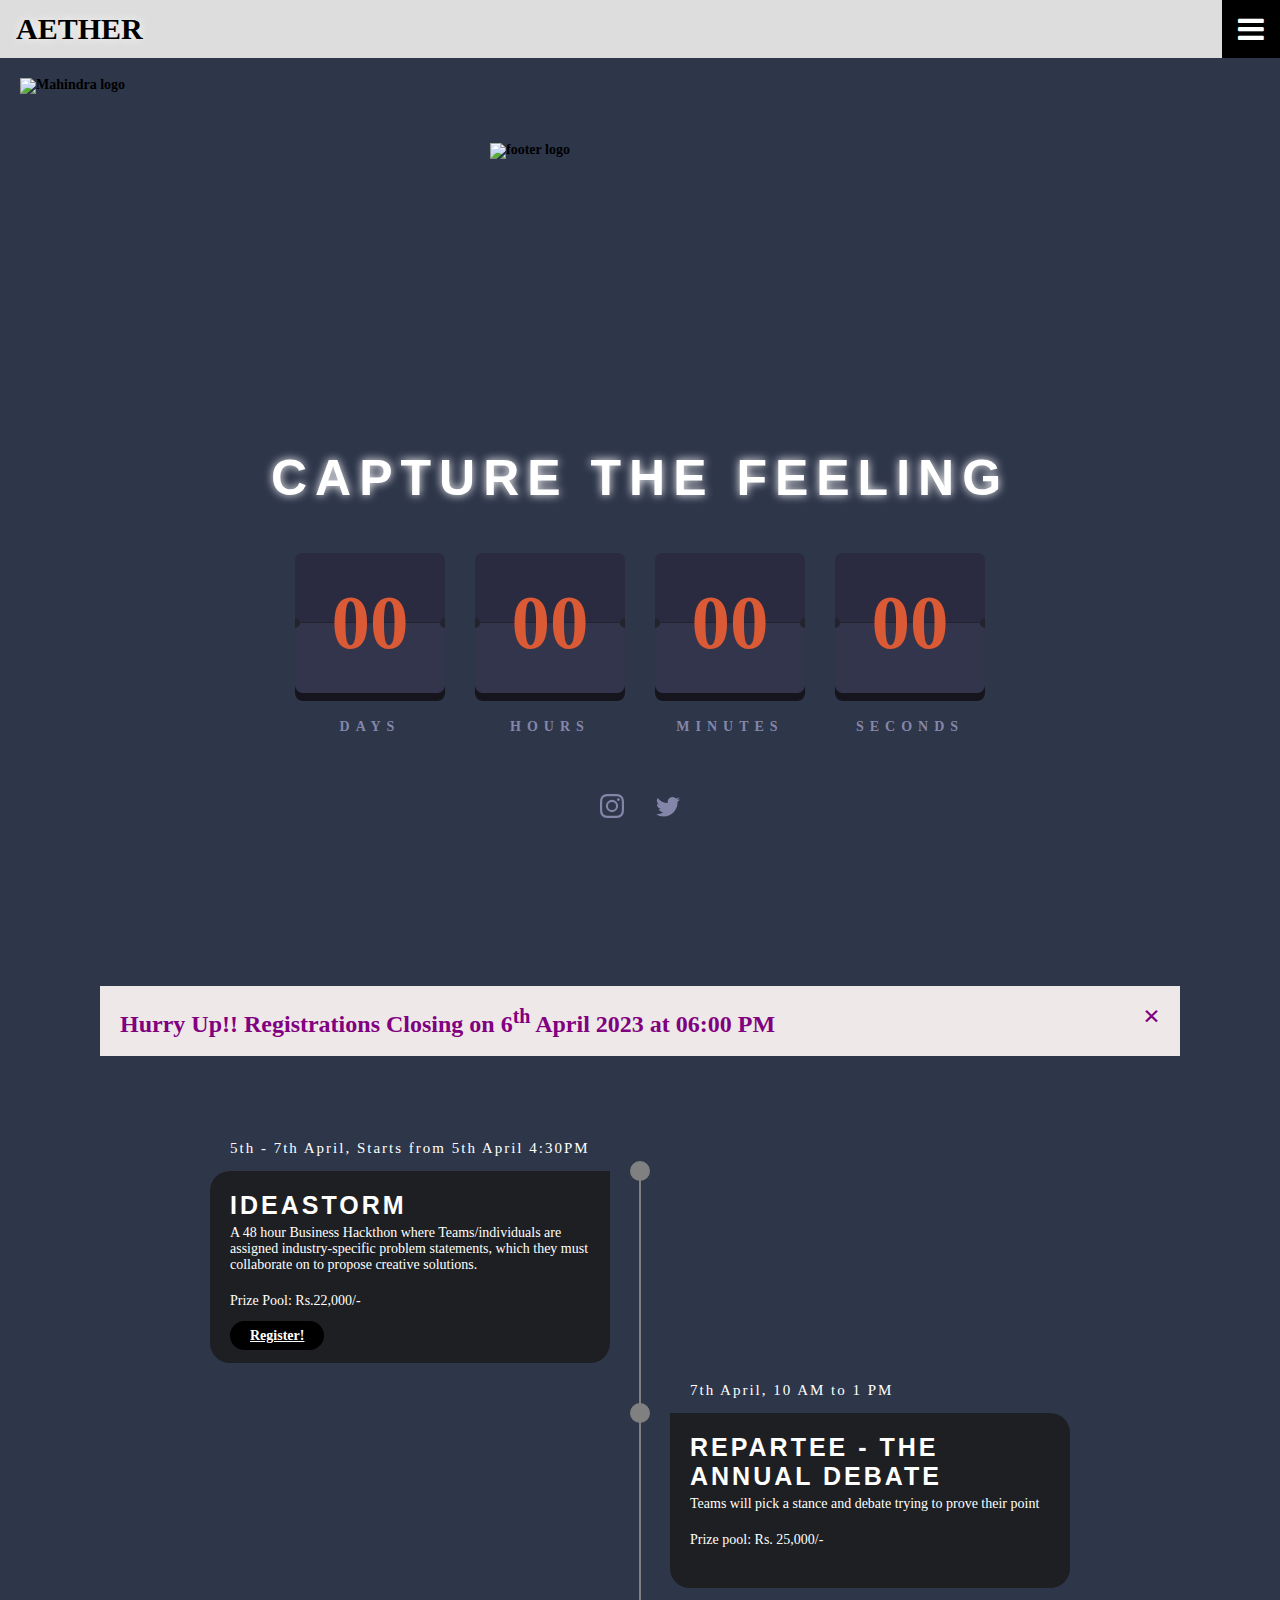
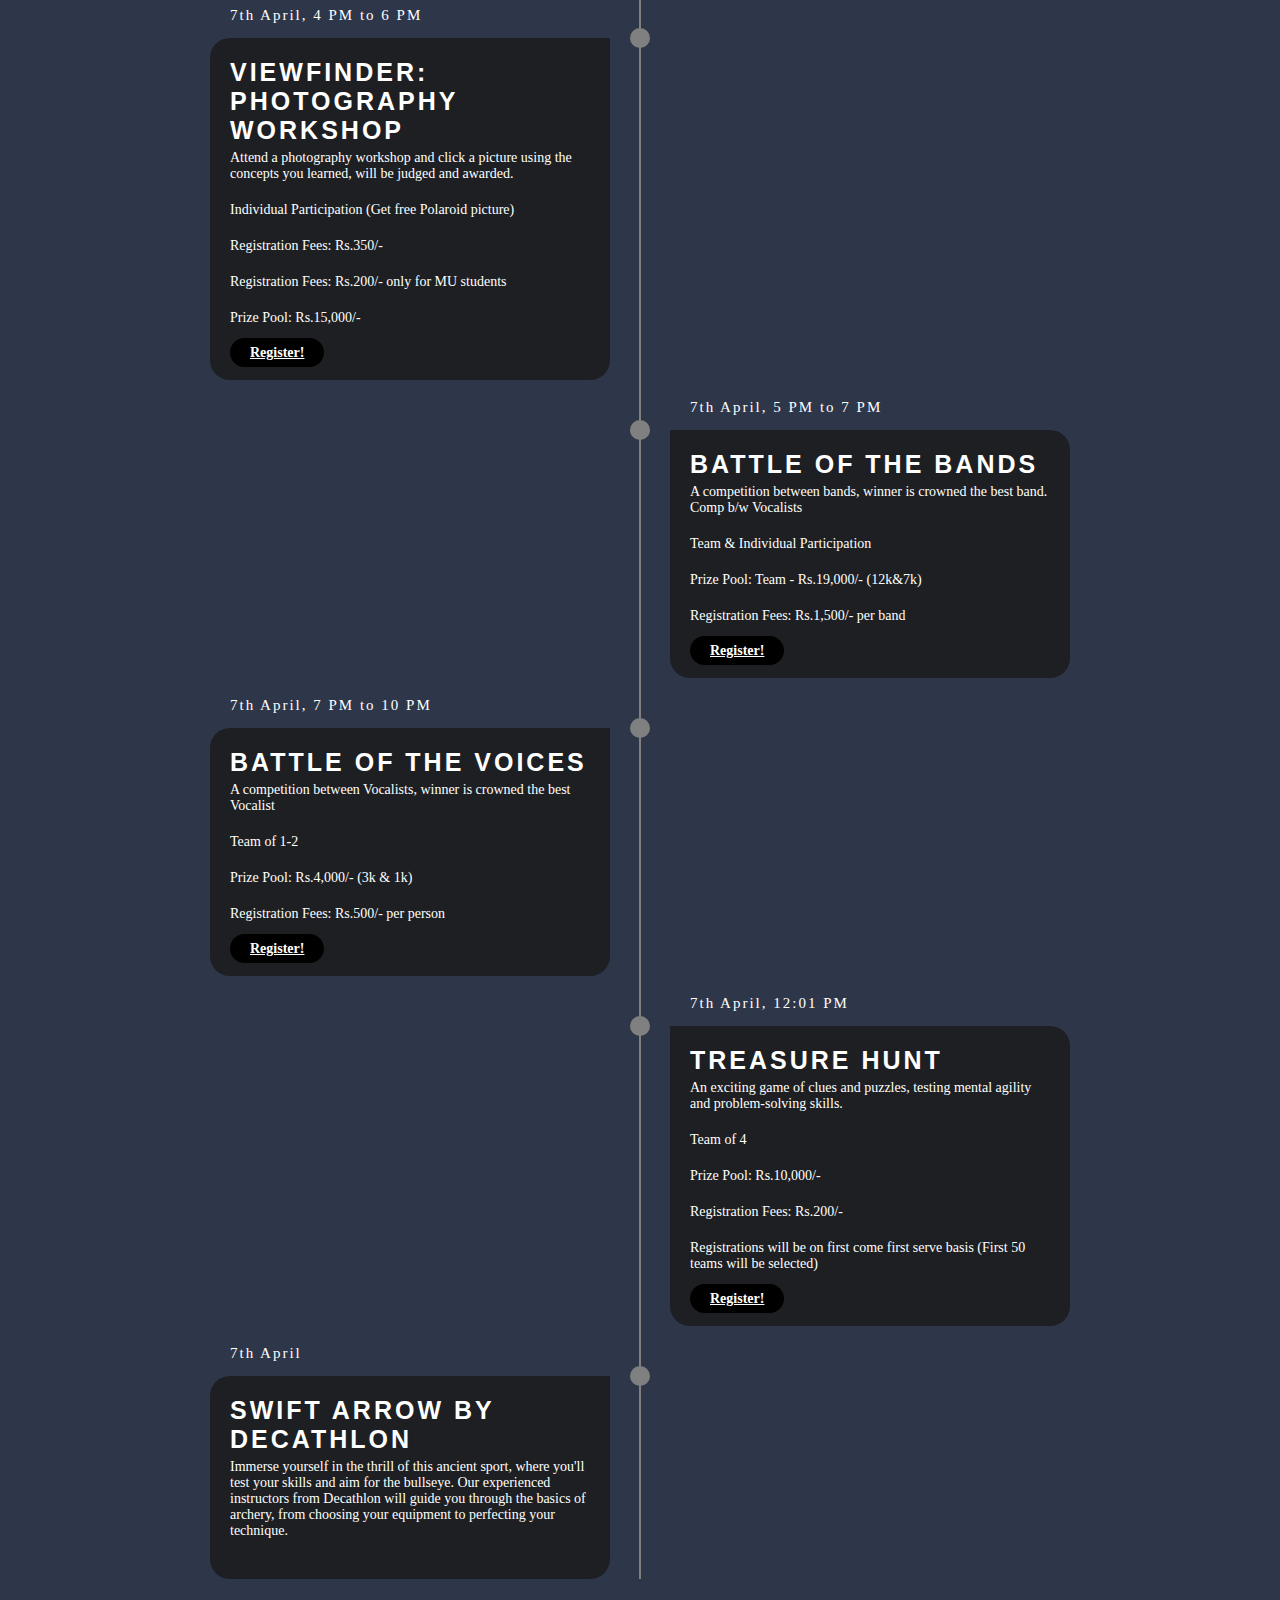
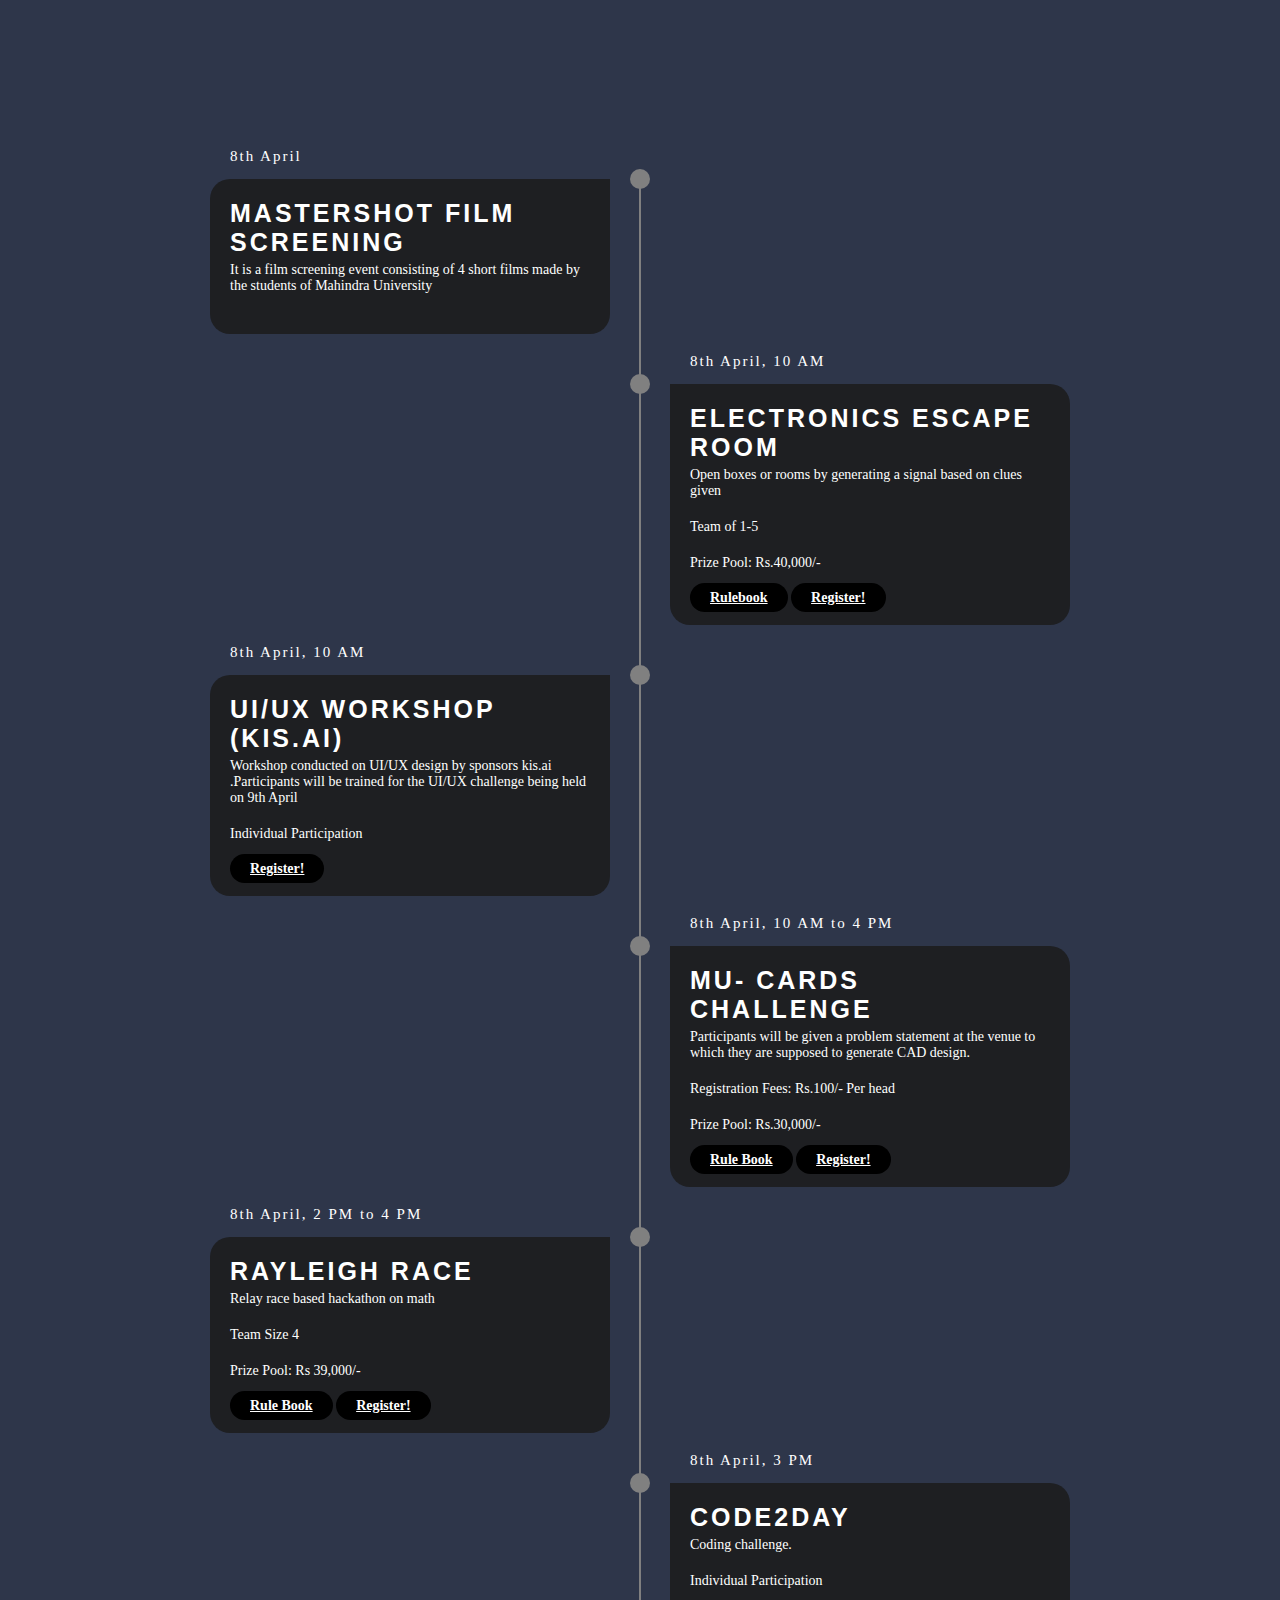
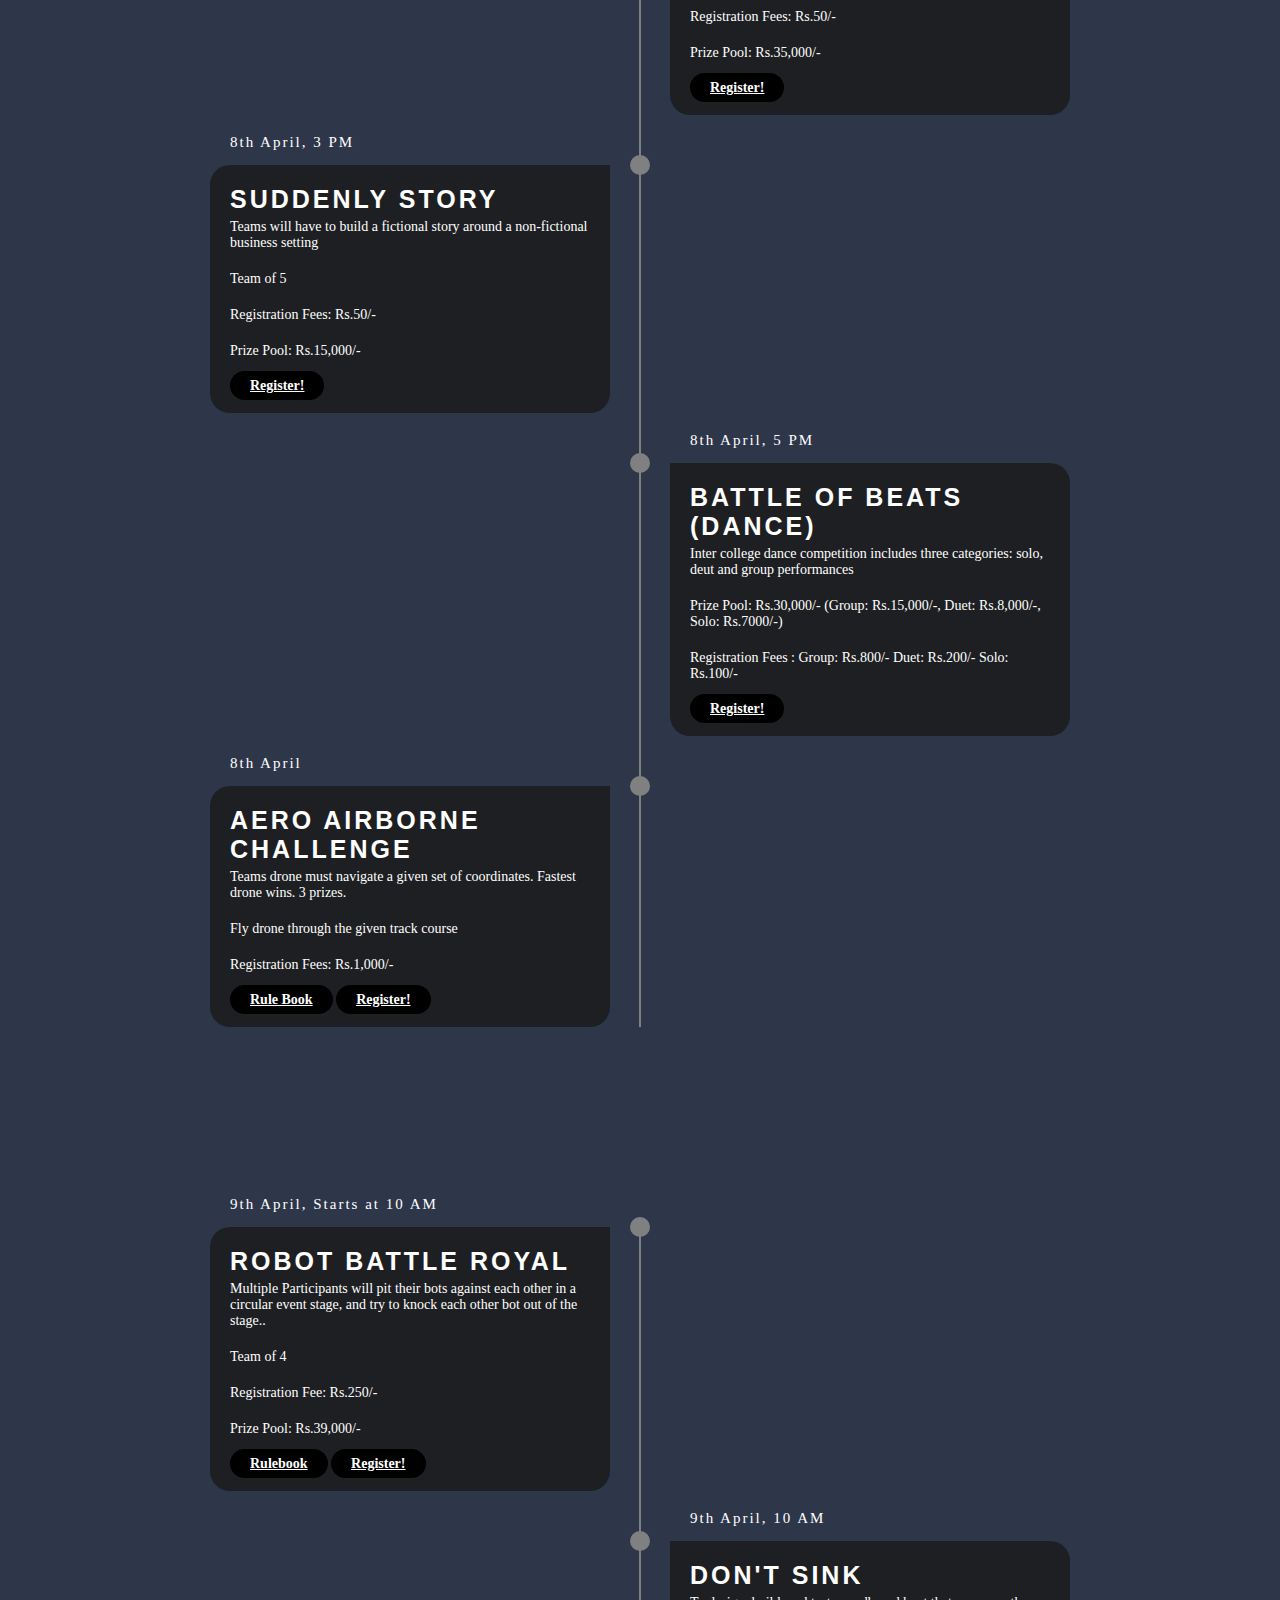
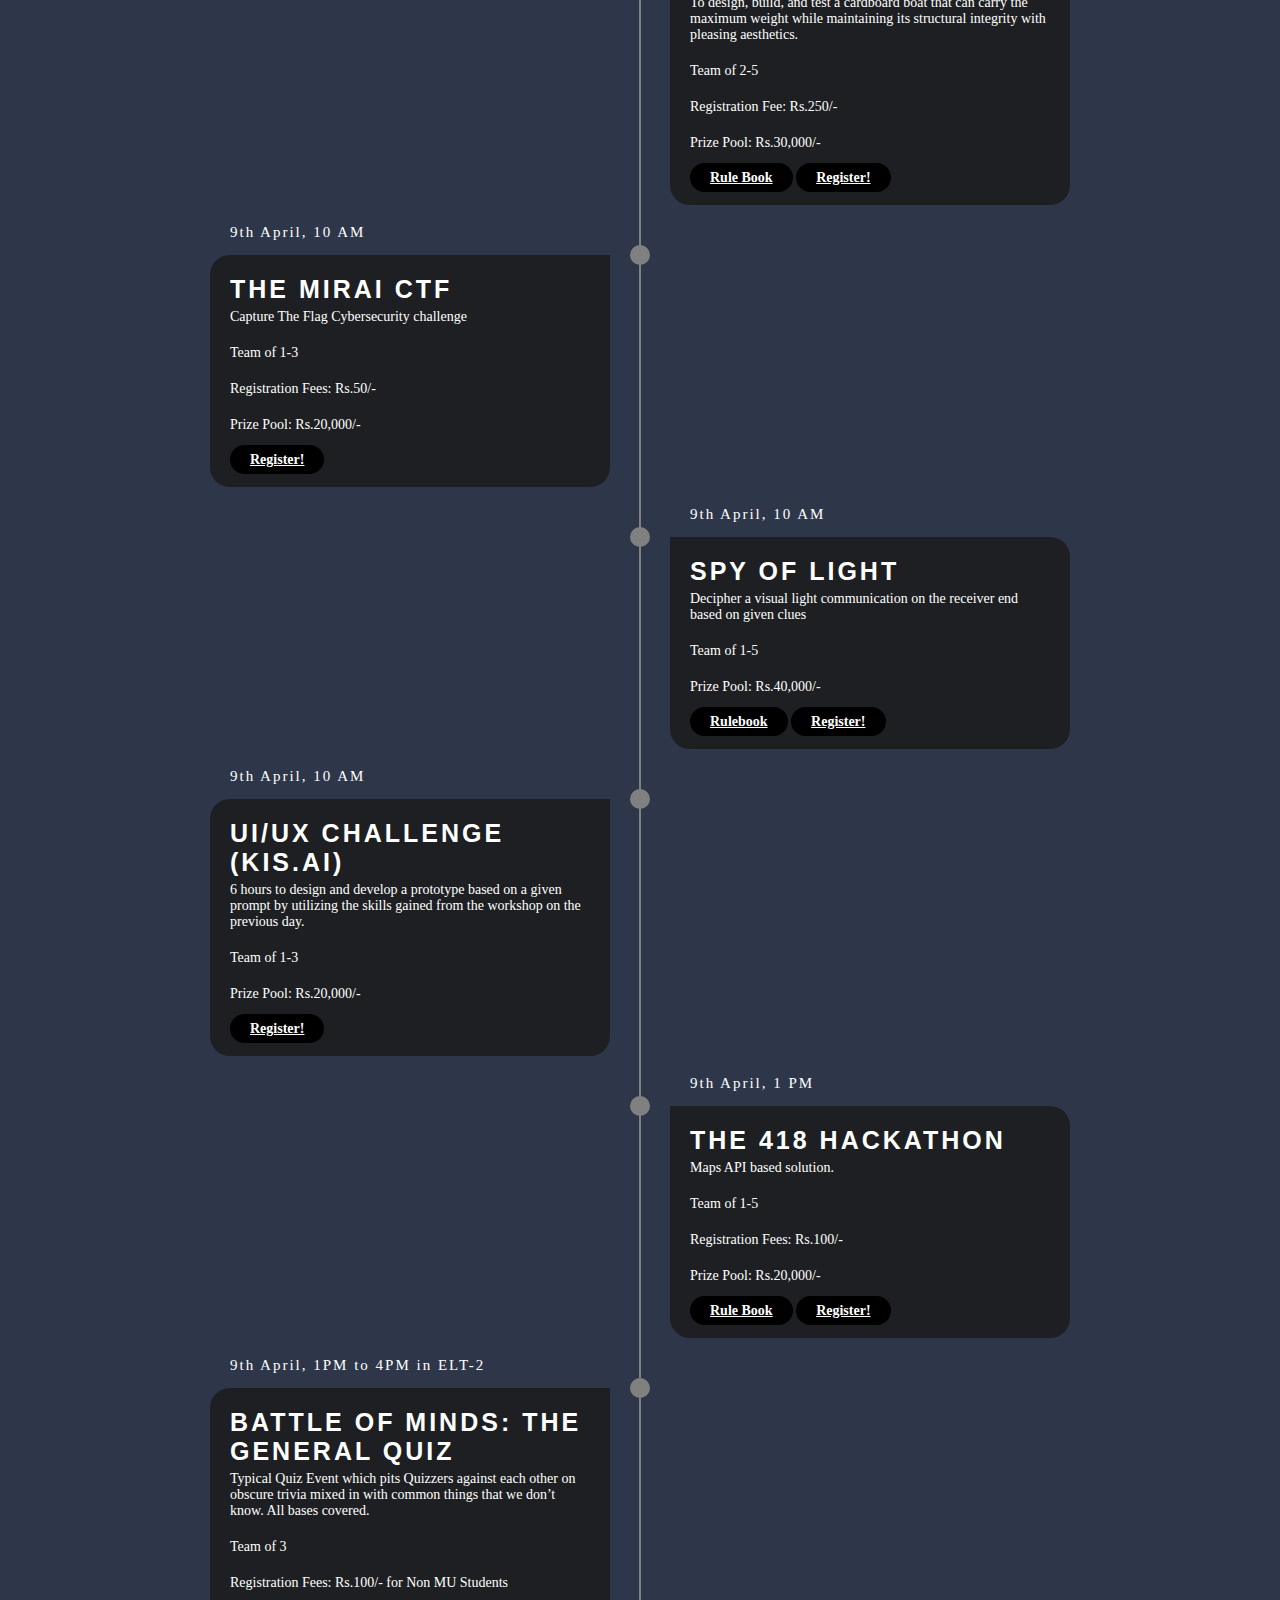
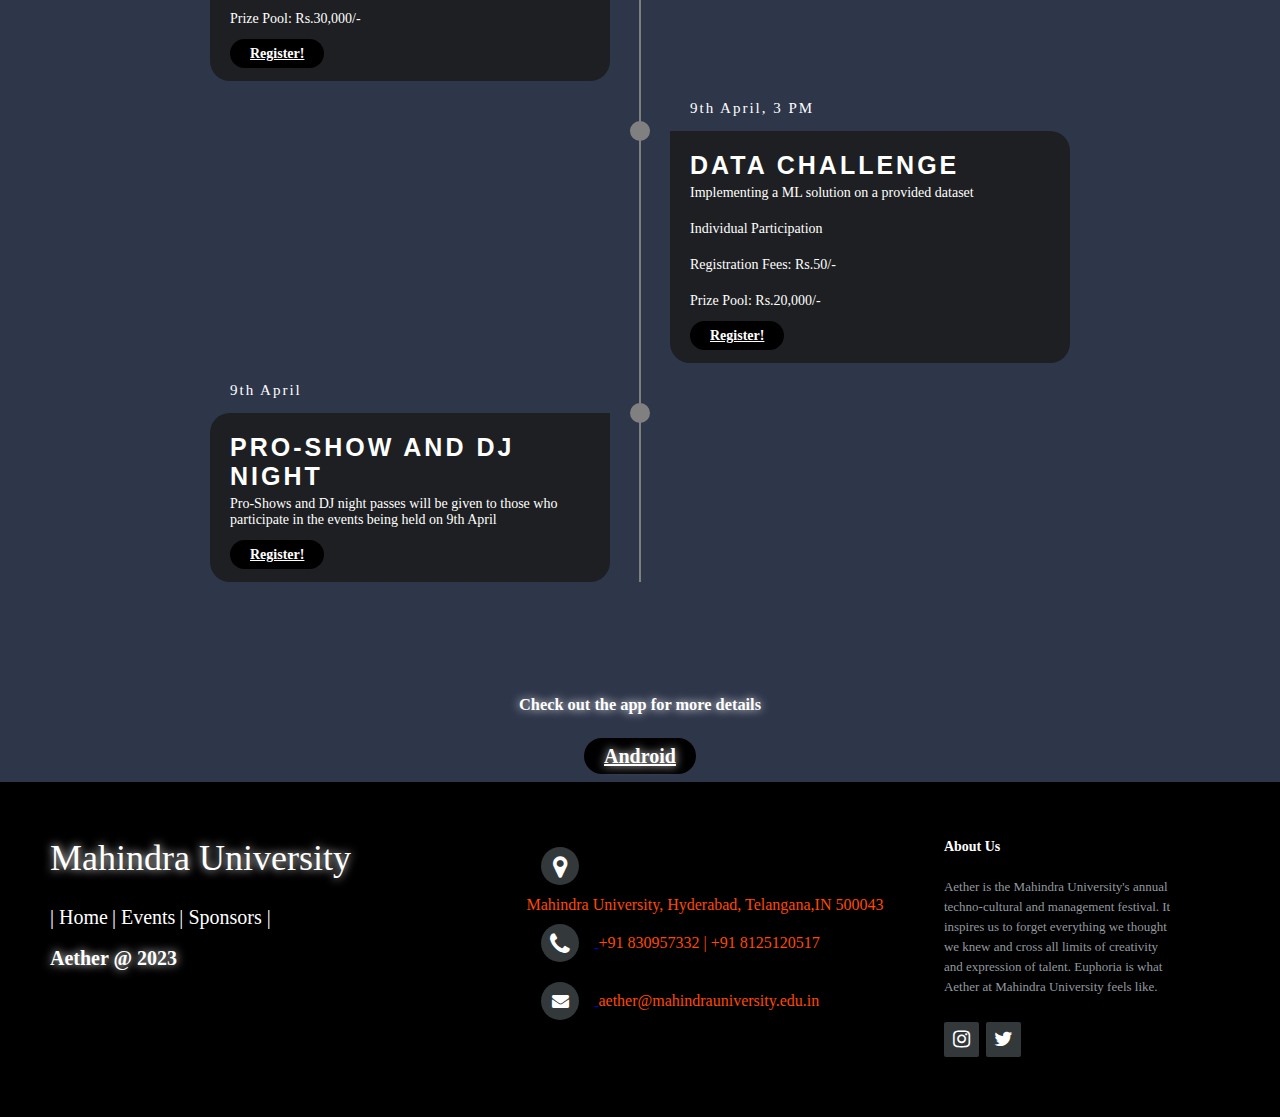
==== index.html @ 722f27be "Update 418" ====
<!DOCTYPE html>
<html lang="en">
<head>
  <meta charset="UTF-8">
  <meta name="viewport" content="width=device-width, initial-scale=1"> <!-- displays site properly based on user's device -->

  <link rel="icon" type="image/png" sizes="32x32" href="logoo.png">
  <link rel="stylesheet" href="./styles/main.css">
  <link rel="stylesheet" href="./styles/timeline.css">

  
  <title>Aether-MU 2023</title>
  <header id="header">
    <!-- Load an icon library to show a hamburger menu (bars) on small screens -->
<link rel="stylesheet" href="https://cdnjs.cloudflare.com/ajax/libs/font-awesome/4.7.0/css/font-awesome.min.css">

<!-- Top Navigation Menu -->
<div class="topnav">
  <a href="#home" class="glow">AETHER</a>
  <div id="myLinks">
    <a href="#" style="font-size: 20px;">Home</a>
    <a href="about.html" style="font-size: 20px;">About Us</a>
    <a href="sponsors.html" style="font-size: 20px;">Sponsors</a>
    <a href="#timeline" style="font-size: 20px;">Events</a>
    <a href="#footer" style="font-size: 20px;">Contact Us</a>
    
  </div>
  <a href="javascript:void(0);" class="icon" onclick="myFunction()">
    <i class="fa fa-bars"></i>
  </a>
</div>

  </header>
  <main>
    <img src="images/Asset 1DM1@1x.png" alt="Mahindra logo" style=" width:110px;height:30px;position: absolute;top: 20px;left: 20px;">
    <img src="images/Aether_White.png" alt="footer logo" style="width:300px;height:250px;margin-top: -50px;">
    <h1 class="glow">Capture the feeling</h1>
    
    <div class="countdown">

      <div class="countdown-block">
        <span class="days time-elem">
          <span class="top">00</span>
          <span class="top-back">
            <span>00</span>
          </span>
          <span class="bottom">00</span>
          <span class="bottom-back">
            <span>00</span>
          </span>
        </span>
        <span class="title">Days</span>
      </div>
     
  
      <div class="countdown-block">
        <span class="hours time-elem">
          <span class="top">00</span>
          <span class="top-back">
            <span>00</span>
          </span>
          <span class="bottom">00</span>
          <span class="bottom-back">
            <span>00</span>
          </span>
        </span>
        <span class="title">Hours</span>
      </div>
      
  
      <div class="countdown-block">
        <span class="minutes time-elem">
          <span class="top">00</span>
          <span class="top-back">
            <span>00</span>
          </span>
          <span class="bottom">00</span>
          <span class="bottom-back">
            <span>00</span>
          </span>
        </span>
        <span class="title">Minutes</span>
      </div>
  
      <div class="countdown-block">
        <span class="seconds time-elem">
          <span class="top">00</span>
          <span class="top-back">
            <span>00</span>
          </span>
          <span class="bottom">00</span>
          <span class="bottom-back">
            <span>00</span>
          </span>
        </span>
        <span class="title">Seconds</span>
      </div>

    </div>

    <ul class="social">
      <li>
        <a class="social instagram" href="https://www.instagram.com/aether_mu/"  target="_blank">
          <svg xmlns="http://www.w3.org/2000/svg" width="24" height="24"><path fill="#8385A9" d="M12 2.163c3.204 0 3.584.012 4.85.07 3.252.148 4.771 1.691 4.919 4.919.058 1.265.069 1.645.069 4.849 0 3.205-.012 3.584-.069 4.849-.149 3.225-1.664 4.771-4.919 4.919-1.266.058-1.644.07-4.85.07-3.204 0-3.584-.012-4.849-.07-3.26-.149-4.771-1.699-4.919-4.92-.058-1.265-.07-1.644-.07-4.849 0-3.204.013-3.583.07-4.849.149-3.227 1.664-4.771 4.919-4.919 1.266-.057 1.645-.069 4.849-.069zM12 0C8.741 0 8.333.014 7.053.072 2.695.272.273 2.69.073 7.052.014 8.333 0 8.741 0 12c0 3.259.014 3.668.072 4.948.2 4.358 2.618 6.78 6.98 6.98C8.333 23.986 8.741 24 12 24c3.259 0 3.668-.014 4.948-.072 4.354-.2 6.782-2.618 6.979-6.98.059-1.28.073-1.689.073-4.948 0-3.259-.014-3.667-.072-4.947-.196-4.354-2.617-6.78-6.979-6.98C15.668.014 15.259 0 12 0zm0 5.838a6.162 6.162 0 100 12.324 6.162 6.162 0 000-12.324zM12 16a4 4 0 110-8 4 4 0 010 8zm6.406-11.845a1.44 1.44 0 100 2.881 1.44 1.44 0 000-2.881z"/></svg>
        </a>
      </li>
      <li>
        <a class="social twitter" href="https://twitter.com/aether_mu"  target="_blank">
          <svg xmlns="http://www.w3.org/2000/svg" width="24" height="24" fill="#8385A9" class="bi bi-twitter" viewBox="0 0 16 16"> <path d="M5.026 15c6.038 0 9.341-5.003 9.341-9.334 0-.14 0-.282-.006-.422A6.685 6.685 0 0 0 16 3.542a6.658 6.658 0 0 1-1.889.518 3.301 3.301 0 0 0 1.447-1.817 6.533 6.533 0 0 1-2.087.793A3.286 3.286 0 0 0 7.875 6.03a9.325 9.325 0 0 1-6.767-3.429 3.289 3.289 0 0 0 1.018 4.382A3.323 3.323 0 0 1 .64 6.575v.045a3.288 3.288 0 0 0 2.632 3.218 3.203 3.203 0 0 1-.865.115 3.23 3.23 0 0 1-.614-.057 3.283 3.283 0 0 0 3.067 2.277A6.588 6.588 0 0 1 .78 13.58a6.32 6.32 0 0 1-.78-.045A9.344 9.344 0 0 0 5.026 15z"/> </svg>
        </a>
      </li>
    </ul>
  </main>
    

<br><br>
  
  <timeline id="timeline">
    
    <section>
      <div class="alert">
        <span class="closebtn" onclick="this.parentElement.style.display='none';">&times;</span>
        Hurry Up!!  Registrations Closing on 6<sup>th</sup> April 2023 at 06:00 PM
        <br>
      </div>
      <div class="container">
        <div class="timeline">
          <ul>
            <li>
              <div class="timeline-content">
                <h3 class="date">5th - 7th April, Starts from 5th April 4:30PM </h3>
                <h1>IdeaStorm</h1>
                <p>A 48 hour Business Hackthon where Teams/individuals are assigned industry-specific problem statements, which they must collaborate on to propose creative solutions.</p>
                <p>Prize Pool: Rs.22,000/-</p>
                <a href="https://82o0lcoiinh.typeform.com/to/q9UhTbyt">Register!</a>
              </div>
            </li>
            <li>
              <div class="timeline-content">
                <h3 class="date">7th April, 10 AM to 1 PM</h3>
                <h1>Repartee - The Annual Debate</h1>
                <p>Teams will pick a stance and debate trying to prove their point</p>
                <p>Prize pool: Rs. 25,000/-</p>
                <!-- <a href="https://forms.gle/XQZWB9e6r5bqXY6F8">Register!</a> -->
              </div>
            </li>
            <li>
              <div class="timeline-content">
                <h3 class="date">7th April, 4 PM to 6 PM</h3>
                <h1>Viewfinder: Photography Workshop</h1>
                <p>Attend a photography workshop and click a picture using the concepts you learned, will be judged and awarded.</p>
                <p>Individual Participation (Get free Polaroid picture)</p>
                <p>Registration Fees: Rs.350/-</p>
                <p>Registration Fees: Rs.200/- only for MU students </p>
                <p>Prize Pool: Rs.15,000/-</p>
                <a href="https://forms.gle/XQZWB9e6r5bqXY6F8">Register!</a>
              </div>
            </li>
            <li>
              <div class="timeline-content">
                <h3 class="date">7th April, 5 PM to 7 PM</h3>
                <h1>Battle of the Bands</h1>
                <p>A competition between bands, winner is crowned the best band. Comp b/w Vocalists</p>
                <p>Team & Individual Participation</p>
                <p>Prize Pool: Team - Rs.19,000/- (12k&7k) </p>
                <p>Registration Fees: Rs.1,500/- per band </p>
                <a href="https://forms.gle/Bxmha3QVaDae1wAT9">Register!</a>
              </div>
            </li>
            <li>
              <div class="timeline-content">
                <h3 class="date">7th April, 7 PM to 10 PM</h3>
                <h1>Battle of the Voices</h1>
                <p>A competition between Vocalists, winner is crowned the best Vocalist</p>
                <p>Team of 1-2</p>
                <p>Prize Pool: Rs.4,000/- (3k & 1k)</p>
                <p>Registration Fees: Rs.500/- per person</p>
                <a href="https://forms.gle/Byx3MbX7EeGkoFDR8">Register!</a>
              </div>
            </li>
            <li>
              <div class="timeline-content">
                <h3 class="date">7th April,  12:01 PM</h3>
                <h1>Treasure Hunt</h1>
                <p>An exciting game of clues and puzzles, testing mental agility and problem-solving skills.</p>
                <p>Team of 4</p>
                <p>Prize Pool: Rs.10,000/-</p>
                <p>Registration Fees: Rs.200/- </p>
                <p>Registrations will be on first come first serve basis (First 50 teams will be selected)</p>
                <a href="https://forms.gle/XQZWB9e6r5bqXY6F8">Register!</a>
              </div>
            </li>
            <li>
              <div class="timeline-content">
                <h3 class="date">7th April</h3>
                <h1>Swift Arrow by Decathlon</h1>
                <p>Immerse yourself in the thrill of this ancient sport, where you'll test your skills and aim for the bullseye. Our experienced instructors from Decathlon will guide you through the basics of archery, from choosing your equipment to perfecting your technique. </p>
                <!-- <a href="https://forms.gle/XQZWB9e6r5bqXY6F8">Register!</a> -->
              </div>
            </li>
          </ul>
        </div>
      </div>
    </section>


    <section>
      <div class="container">
        <div class="timeline">
          <ul>
            <li>
              <div class="timeline-content">
                <h3 class="date">8th April</h3>
                <h1>Mastershot Film Screening</h1>
                <p>It is a film screening event consisting of 4 short films made by the students of Mahindra University</p>
                <!-- <a href="https://forms.gle/XQZWB9e6r5bqXY6F8">Register!</a> -->
              </div>
            </li>
            <li>
              <div class="timeline-content">
                <h3 class="date">8th April, 10 AM</h3>
                <h1>Electronics Escape Room</h1>
                <p>Open boxes or rooms by generating a signal based on clues given</p>
                <p>Team of 1-5</p>
                <p>Prize Pool: Rs.40,000/-</p>
                <a href="https://drive.google.com/file/d/1345hRU4i7JRbnuhNr4Lsg33qpIcZGGbS/view?usp=share_link">Rulebook</a>
                <a href="https://forms.gle/XQZWB9e6r5bqXY6F8">Register!</a>
              </div>
            </li>
            <li>
              <div class="timeline-content">
                <h3 class="date">8th April, 10 AM</h3>
                <h1>UI/UX Workshop (Kis.ai)</h1>
                <p>Workshop conducted on UI/UX design by sponsors kis.ai .Participants will be trained for the UI/UX challenge being held on 9th April</p>
                <p>Individual Participation</p>
                <a href="https://forms.gle/XQZWB9e6r5bqXY6F8">Register!</a>
              </div>
            </li>
            <li>
              <div class="timeline-content">
                <h3 class="date">8th April, 10 AM to 4 PM</h3>
                <h1>MU- CARDS Challenge</h1>
                <p>Participants will be given a problem statement at the venue to which they are supposed to generate CAD design.</p>
                <p>Registration Fees: Rs.100/- Per head</p>
                <p>Prize Pool: Rs.30,000/-</p>
                <a href='https://drive.google.com/file/d/1f5R-Whk2vy05FWy3Uw2oCkUZvjw0Y_bU/view?usp=share_link'>Rule Book</a>

                <a href="https://forms.gle/XQZWB9e6r5bqXY6F8">Register!</a>
              </div>
            </li>  
            <li>
              <div class="timeline-content">
                <h3 class="date">8th April, 2 PM to 4 PM</h3>
                <h1>Rayleigh Race</h1>
                <p>Relay race based hackathon on math</p>
                <p>Team Size 4</p>
                <p>Prize Pool: Rs 39,000/-</p>
                <a href='https://drive.google.com/file/d/1LxFI9QP0TjH6H3EFYSsPbn4vNxPZ3Gxm/view?usp=share_link'>Rule Book</a>

                <a href="https://forms.gle/XQZWB9e6r5bqXY6F8">Register!</a>
              </div>
            </li>          
            
            <li>
              <div class="timeline-content">
                <h3 class="date">8th April, 3 PM</h3>
                <h1>Code2Day</h1>
                <p>Coding challenge.</p>
                <p>Individual Participation</p>
                <p>Registration Fees: Rs.50/-</p>
                <p>Prize Pool: Rs.35,000/-</p>
                <a href="https://forms.gle/XQZWB9e6r5bqXY6F8">Register!</a>
              </div>
            </li>
            <li>
              <div class="timeline-content">
                <h3 class="date">8th April, 3 PM</h3>
                <h1>Suddenly Story</h1>
                <p>Teams will have to build a fictional story around a non-fictional business setting</p>
                <p>Team of 5</p>
                <p>Registration Fees: Rs.50/-</p>
                <p>Prize Pool: Rs.15,000/-</p>
                <a href="https://forms.gle/XQZWB9e6r5bqXY6F8">Register!</a>
              </div>
            </li>
            <li>
              <div class="timeline-content">
                <h3 class="date">8th April, 5 PM</h3>
                <h1>Battle of Beats (Dance)</h1>
                <p>Inter college dance competition includes three categories: solo, deut and group performances</p>
                <p>Prize Pool: Rs.30,000/- (Group: Rs.15,000/-, Duet: Rs.8,000/-, Solo: Rs.7000/-)</p>
                <p>Registration Fees : Group: Rs.800/- Duet: Rs.200/- Solo: Rs.100/-</p>
                <a href="https://forms.gle/XQZWB9e6r5bqXY6F8">Register!</a>
              </div>
            </li>
            <li>
              <div class="timeline-content">
                <h3 class="date">8th April</h3>
                <h1>Aero Airborne Challenge</h1>
                <p>Teams drone must navigate a given set of coordinates. Fastest drone wins. 3 prizes.</p>
                <p>Fly drone through the given track course</p>
                <p>Registration Fees: Rs.1,000/-</p>
                <a href='https://drive.google.com/file/d/1ZQSOm3hZm5cpqnqRIxermW5wRg21PBYE/view?usp=share_link'>Rule Book</a>
                <a href="https://forms.gle/XQZWB9e6r5bqXY6F8">Register!</a>
              </div>
            </li>
          </ul>
        </div>
      </div>
    </section>
    

    <section>
      <div class="container">
        <div class="timeline">
          <ul>
            <li>
              <div class="timeline-content">
                <h3 class="date">9th April, Starts at 10 AM</h3>
                <h1>Robot Battle Royal</h1>
                <p>Multiple Participants will pit their bots against each other in a circular event stage, and try to knock each other bot out of the stage..</p>
                <p>Team of 4</p>
                <p>Registration Fee: Rs.250/-</p>
                <p>Prize Pool: Rs.39,000/-</p>
                <a href="https://drive.google.com/file/d/1rqtxqI8ZZXq3PtM-mKiPuGFKz7CV3MXt/view?usp=share_link">Rulebook</a> 
                <a href="https://forms.gle/XQZWB9e6r5bqXY6F8">Register!</a>
              </div>
            </li>
            
            <li>
              <div class="timeline-content">
                <h3 class="date">9th April, 10 AM</h3>
                <h1>Don't Sink</h1>
                <p>To design, build, and test a cardboard boat that can carry the maximum weight while maintaining its structural integrity with pleasing aesthetics.</p>
                <p>Team of 2-5</p>
                <p>Registration Fee: Rs.250/-</p>
                <p>Prize Pool: Rs.30,000/-</p>
                <a href="https://mahindraecolecentrale-my.sharepoint.com/:b:/g/personal/hariprasaath20ucie013_mahindrauniversity_edu_in/EViX5Uqlxp1OuvNmS1DwEXABLacu3yHdHNXbNWAK_xagDg?e=kXQrrh">Rule Book</a>
                <a href="https://forms.gle/XQZWB9e6r5bqXY6F8">Register!</a>
              </div>
            </li>
            <li>
              <div class="timeline-content">
                <h3 class="date">9th April, 10 AM</h3>
                <h1>The Mirai CTF</h1>
                <p>Capture The Flag Cybersecurity challenge</p>
                <p>Team of 1-3</p>
                <p>Registration Fees: Rs.50/-</p>
                <p>Prize Pool: Rs.20,000/-</p>
                <a href="https://forms.gle/XQZWB9e6r5bqXY6F8">Register!</a>
              </div>
            </li>
            <li>
              <div class="timeline-content">
                <h3 class="date">9th April, 10 AM</h3>
                <h1>Spy of Light</h1>
                <p>Decipher a visual light communication on the receiver end based on given clues</p>
                <p>Team of 1-5</p>
                <p>Prize Pool: Rs.40,000/-</p>
                <a href="https://drive.google.com/file/d/1uil6oDF3o4DL_mEsPxAqWhygKjnYusQG/view?usp=share_link">Rulebook</a>
                <a href="https://forms.gle/XQZWB9e6r5bqXY6F8">Register!</a>
              </div>
            </li>
            <li>
              <div class="timeline-content">
                <h3 class="date">9th April, 10 AM</h3>
                <h1>UI/UX Challenge (Kis.ai)</h1>
                <p>6 hours to design and develop a prototype based on a given prompt by utilizing the skills gained from the workshop on the previous day.</p>
                <p>Team of 1-3</p>
                <p>Prize Pool: Rs.20,000/- </p>
                <a href="https://forms.gle/XQZWB9e6r5bqXY6F8">Register!</a>
              </div>
            </li>
            
            <li>
              <div class="timeline-content">
                <h3 class="date">9th April, 1 PM</h3>
                <h1>The 418 Hackathon</h1>
                <p>Maps API based solution.</p>
                <p>Team of 1-5</p>
                <p>Registration Fees: Rs.100/-</p>
                <p>Prize Pool: Rs.20,000/-</p>
		<a href='https://docs.google.com/document/d/1NmsGmJ3UDVqDUyoWgnlqNzzMZURLeHIVo5EXLX8yadk/edit?usp=sharing'>Rule Book</a>
                <a href="https://forms.gle/XQZWB9e6r5bqXY6F8">Register!</a>
              </div>
            </li>
            <li>
              <div class="timeline-content">
                <h3 class="date">9th April, 1PM to 4PM in ELT-2</h3>
                <h1>Battle of Minds: The General Quiz</h1>
                <p>Typical Quiz Event which pits Quizzers against each other on obscure trivia mixed in with common things that we don’t know. All bases covered.</p>
                <p>Team of 3</p>
                <p>Registration Fees: Rs.100/- for Non MU Students</p>
                <p>Prize Pool: Rs.30,000/-</p>
                <a href="https://forms.gle/XQZWB9e6r5bqXY6F8">Register!</a>
              </div>
            </li>
            
            
            <li>
              <div class="timeline-content">
                <h3 class="date">9th April, 3 PM</h3>
                <h1>Data Challenge</h1>
                <p>Implementing a ML solution on a provided dataset</p>
                <p>Individual Participation</p>
                <p>Registration Fees: Rs.50/-</p>
                <p>Prize Pool: Rs.20,000/-</p>
                <a href="https://forms.gle/XQZWB9e6r5bqXY6F8">Register!</a>
              </div>
            </li>
            
            <li>
              <div class="timeline-content">
                <h3 class="date">9th April</h3>
                <h1>Pro-show and DJ night</h1>
                <p>Pro-Shows and DJ night passes will be given to those who participate in the events being held on 9th April</p>
                <a href="https://forms.gle/XQZWB9e6r5bqXY6F8">Register!</a>
              </div>
            </li>
          </ul>
          
        </div>
          
      </div>
      
      
    </section>
    <br>
    <h3 style="text-align: center;" class="glow"> Check out the app for more details</a> <br></a>
      <br><br>
    <div class="timeline-content">
    <a href="https://drive.google.com/file/d/1UqoKKE1Vs5APlCtp9XwPAPeYBpSYEyCt/view?usp=sharing" style="font-size: 20px;" class="glow">Android</a>
    </div>
    </h3>
    <br>
  </timeline>

  
  
<footer id="footer" class="footer-distributed">


			<div class="footer-left">

				<h3 class="glow"><span>Mahindra University</span></h3>

				<p class="footer-links">
          <a href="#" style="font-size: 20px;">Home</a>
          <a href="#timeline" style="font-size: 20px;">Events</a>
          <a href="sponsors.html" style="font-size: 20px;">Sponsors |</a>

				<!-- <p class="footer-company-name" -->
           <p class="glow" style="font-size: 20px;">Aether @ 2023</p> 
			</div>

			<div class="footer-center">

				<div>
					<i class="fa fa-map-marker"></i>
					<p><a href="https://goo.gl/maps/syToTtqimiRhaeMFA">Mahindra University, Hyderabad, Telangana,IN 500043</p>
				</div>

				<div>
					<i class="fa fa-phone"></i>

					<p>+91 830957332 | +91 8125120517</p>
				</div>

				<div>
					<i class="fa fa-envelope"></i>

					<p><a href="mailto:aether@mahindrauniversity.edu.in">aether@mahindrauniversity.edu.in</a></p>
				</div>

			</div>

			<div class="footer-right">

				<h4 class="footer-company-about">
					<span>About Us</span>
					Aether is the Mahindra University's annual
techno-cultural and management festival. It inspires
us to forget everything we thought we knew and
cross all limits of creativity and expression of talent.
Euphoria is what Aether at Mahindra University feels
like.
        </h4>
				<div class="footer-icons">

					<a href="https://www.instagram.com/aether_mu/"><i class="fa fa-instagram"></i></a>
					<a href="https://twitter.com/aether_mu"><i class="fa fa-twitter"></i></a>

				</div>

			</div>

		</footer>

  

  <script src="https://cdnjs.cloudflare.com/ajax/libs/gsap/3.5.1/gsap.min.js"></script>
  <script src="./script.js"></script>

</body>
</html>
---- styles/main.css ----
@import url("https://fonts.googleapis.com/css2?family=Red+Hat+Text:wght@700&display=swap");
* {
  -webkit-box-sizing: border-box;
  box-sizing: border-box;
}

/* The alert message box */
.alert {
  padding: 20px;
  font-size: x-large;
  margin-left: 100px;
  margin-right: 100px;
  background-color: rgb(239, 232, 232); /* Red */
  color: purple;
  margin-bottom: 15px;
}

/* The close button */
.closebtn {
  margin-left: 30px;
  color: purple;
  font-weight: bold;
  float: right;
  font-size: 30px;
  line-height: 20px;
  cursor: pointer;
  transition: 0.5s;
}

/* When moving the mouse over the close button */
.closebtn:hover {
  color: black;
}

@import url("https://cdn.jsdelivr.net/npm/bootstrap-icons@1.8.3/font/bootstrap-icons.css");

* {
  margin: 0;
  padding: 0;
  font-family: "Roboto", Sans-Serif;
}
.active {
  font-weight: bold;
}
.a-link {
  text-decoration: none;
}
.box-alert {
  display: none;
}
.body-container {
  width: 100%;
  height: 520px;
  padding: 50px;
  display: flex;
  flex-direction: column;
  justify-content: space-around;
  background-color: #f0f0f0;
}


/* Style the navigation menu */
.topnav {
  overflow: hidden;
  background: url(../images/xy.jpg);
  position: relative;
}

/* Hide the links inside the navigation menu (except for logo/home) */
.topnav #myLinks {
  display: none;
}

/* Style navigation menu links */
.topnav a {
  color: white;
  padding: 14px 16px;
  text-decoration: none;
  font-size: 30px;
  display: block;
}

/* Style the hamburger menu */
.topnav a.icon {
  background: rgb(0, 0, 0);
  display: block;
  position: absolute;
  right: 0;
  top: 0;
}

/* Add a grey background color on mouse-over */
.topnav a:hover {
  /* background: url(../images/xy.jpg); */
  background-color: #ddd; 
  color: black;
}

/* Style the active link (or home/logo) */
.active {
  background: url(../images/xy.jpg);
  /* background-color: #04AA6D; */
  color: white;
}

/* Screen Mobile */
@media only screen and (max-width: 576px) {
  .navbar {
    height: 100px;
  }

  .navbar .navbar-brand {
    margin-left: 1.5rem;
  }

  .navbar-wrap {
    text-align: center;
    vertical-align: middle;
  } 

  body {
    /* padding: 20px;
    margin: 50% auto; */
    background-color: #161616;
  }
  .body-container {
    display: none;
  }
  .box-alert {
    width: 100%;
    height: 250px;
    display: block;
    border: 2px solid coral;
    border-radius: 10px;
    overflow: hidden;
  }
  .box-alert .head-alert {
    padding: 10px;
    background-color: coral;
    border-radius: none;
  }
  .box-alert .head-alert .text-alert {
    color: whitesmoke;
    letter-spacing: 5.5px;
    text-align: center;
  }
  .box-alert .body-alert {
    height: 100%;
    padding: 10px;
    background-color: #f4f5f6;
  }
  .box-alert .body-alert span {
    color: red;
    font-weight: bold;
    font-size: 20px;
  }
  .box-alert .body-alert p {
    font-size: 16px;
    font-style: italic;
    text-align: justify;
  }
  .box-alert .body-alert .body-ttd {
    width: 180px;
    float: right;
    margin-top: 38px;
  }
  .box-alert .body-alert .body-ttd p {
    font-size: 13px;
    float: right;
  }
  .box-alert .body-alert .body-ttd .ttd {
    color: coral;
    font-size: 20px;
    font-weight: bold;
  }
}
main {
  height: 100vh;
  background: url(../images/xy.jpg);
  /* background-size: 100% 100%; */
  background-position: center center;
  display: -webkit-box;
  display: -ms-flexbox;
  display: flex;
  -webkit-box-orient: vertical;
  -webkit-box-direction: normal;
  -ms-flex-flow: column nowrap;
  flex-flow: column nowrap;
  -webkit-box-align: center;
  -ms-flex-align: center;
  align-items: center;
  -webkit-box-pack: start;
  -ms-flex-pack: start;
  justify-content: flex-start;
  padding-top: 15vh;
  position: relative;
}

body {
  font: 700 14px/1 "Red Hat Text", sans-serif;
  background: url("../images/xy.jpg") repeat 0 bottom;
  background-color: #2e364a;
  height: 100vh;
  margin: 0;
}
.glow {
  color: #fff;
  text-shadow: 0 0 10px #fff;;
  animation: glowing 2s ease-in-out infinite;
}

@keyframes glowing {
  0% {
    text-shadow: 0 0 10px #fff;;
  }
  50% {
    text-shadow: 0 0 20px #fff;;
  }
  100% {
    text-shadow: 0 0 10px #fff;;
  }
}

h1 {
  font-family: sans-serif;
  font-size: 5vw;
  margin: 60px 0 50px;
  letter-spacing: 8px;
  color: #fff;
  text-transform: uppercase;
}

.countdown {
  display: -webkit-box;
  display: -ms-flexbox;
  display: flex;
  -webkit-box-orient: horizontal;
  -webkit-box-direction: normal;
  -ms-flex-flow: row nowrap;
  flex-flow: row nowrap;
}

.title {
  color: #8486a9;
  font-size: 1em;
  text-transform: uppercase;
  letter-spacing: 3px;
}

.countdown-block {
  display: -webkit-box;
  display: -ms-flexbox;
  display: flex;
  -webkit-box-orient: vertical;
  -webkit-box-direction: normal;
  -ms-flex-flow: column nowrap;
  flex-flow: column nowrap;
  -webkit-box-align: center;
  -ms-flex-align: center;
  align-items: center;
  margin-right: 30px;
}

.countdown-block:last-child {
  margin-right: 0;
}

.time-elem {
  position: relative;
  color: #da5a36;
  position: relative;
  height: 100px;
  width: 70px;
  background-color: #33354d;
  border-radius: 8px;
  text-align: center;
  font-size: 3em;
  overflow: hidden;
  margin-bottom: 27px;
  line-height: 100px;
  -webkit-box-shadow: 0px 8px 0px 0px #16151d;
  box-shadow: 0px 8px 0px 0px #16151d;
}

.time-elem::before,
.time-elem::after {
  content: "";
  position: absolute;
  z-index: 6;
  top: calc(50% - 5px);
  background: #24242e;
  border-radius: 50%;
  width: 10px;
  height: 10px;
}

.time-elem::before {
  left: -5px;
}

.time-elem::after {
  right: -5px;
}

.time-elem > span {
  position: absolute;
  left: 0;
  right: 0;
}

.top {
  z-index: 3;
  background-color: #2a2a41;
  -webkit-transform-origin: 50% 100%;
  transform-origin: 50% 100%;
  -webkit-transform: perspective(200px);
  transform: perspective(200px);
}

.time-elem .top::after,
.time-elem .bottom-back::after {
  content: "";
  position: absolute;
  z-index: -1;
  left: 0;
  bottom: 0;
  width: 100%;
  height: 100%;
  border-bottom: 1px solid #24242e;
}

.bottom {
  z-index: 1;
}

.bottom::before {
  content: "";
  position: absolute;
  display: block;
  top: 0;
  left: 0;
  width: 100%;
  height: 50%;
  background-color: #33354d;
}

.bottom-back {
  z-index: 2;
  top: 0;
  height: 50%;
  overflow: hidden;
  background-color: #33354d;
}

.bottom-back span {
  position: absolute;
  top: 0;
  left: 0;
  right: 0;
  bottom: 0;
  margin: auto;
}

.top,
.top-back {
  height: 50%;
  overflow: hidden;
  -webkit-backface-visibility: hidden;
  backface-visibility: hidden;
}

.top-back {
  z-index: 4;
  bottom: 0;
  -webkit-transform-origin: 50% 0;
  transform-origin: 50% 0;
  background-color: #33354d;
  -webkit-transform: perspective(200px) rotateX(180deg);
  transform: perspective(200px) rotateX(180deg);
}

.top-back span {
  position: absolute;
  top: -100%;
  left: 0;
  right: 0;
  margin: auto;
}

.social {
  /* position: absolute; */
  bottom: 56px;
  list-style-type: none;
  display: -webkit-box;
  display: -ms-flexbox;
  display: flex;
  -webkit-box-orient: horizontal;
  -webkit-box-direction: normal;
  -ms-flex-flow: row;
  flex-flow: row;
  padding: 0;
  margin-top: 30px;
}

.social li {
  margin-right: 32px;
}

.social li a path {
  -webkit-transition: fill 0.3s ease;
  transition: fill 0.3s ease;
}

.social li:last-child {
  margin-right: 0;
}

.social.instagram :hover path {
  fill: #fb6087;
}

.social.twitter:hover path {
  fill: #3cc7ed;
}

.container {
  min-height: 100vh;
  width: 100%;
  display: flex;
  align-items: center;
  justify-content: center;
  padding: 100px 0;
  background: url("../images/xy.jpg");
  /* background-color: #111; */
}
.timeline {
  width: 80%;
  height: auto;
  max-width: 800px;
  margin: 0 auto;
  position: relative;
}

.timeline ul {
  list-style: none;
}
.timeline ul li {
  padding: 20px;
  background-color: #1e1f22;
  color: white;
  border-radius: 10px;
  margin-bottom: 20px;
}
.timeline ul li:last-child {
  margin-bottom: 0;
}
.timeline-content h1 {
  letter-spacing: 3px;
  font-weight: 10;
  font-size: 25px;
  line-height: normal;
  margin-bottom: 5px;
  margin-top: 0px;
  font-weight: bold;
}
.timeline-content p {
  /* font-size: 15px; */
  line-height: normal;
  margin-bottom: 20px;
  font-weight: lighter;
}

.timeline-content a {
  background: #000000;
  color: #fff;
  padding: 7px 20px;
  border-radius: 50px;
}
.timeline-content .date {
  font-size: 12px;
  font-weight: 300;
  margin-bottom: 10px;
  letter-spacing: 2px;
}

/* code for large screens */

@media only screen and (min-width: 768px) {
  h1 {
    font-family: sans-serif;
    font-size: 50px;
    margin: 60px 0 50px;
    letter-spacing: 8px;
    color: #fff;
    text-transform: uppercase;
  }

  .countdown {
    display: -webkit-box;
    display: -ms-flexbox;
    display: flex;
    -webkit-box-orient: horizontal;
    -webkit-box-direction: normal;
    -ms-flex-flow: row nowrap;
    flex-flow: row nowrap;
  }

  .title {
    color: #8486a9;
    font-size: 1em;
    text-transform: uppercase;
    letter-spacing: 6px;
  }

  .countdown-block {
    display: -webkit-box;
    display: -ms-flexbox;
    display: flex;
    -webkit-box-orient: vertical;
    -webkit-box-direction: normal;
    -ms-flex-flow: column nowrap;
    flex-flow: column nowrap;
    -webkit-box-align: center;
    -ms-flex-align: center;
    align-items: center;
    margin-right: 30px;
  }

  .countdown-block:last-child {
    margin-right: 0;
  }

  .time-elem {
    position: relative;
    color: #da5a36;
    position: relative;
    height: 140px;
    width: 150px;
    background-color: #33354d;
    border-radius: 8px;
    text-align: center;
    font-size: 5.5em;
    overflow: hidden;
    margin-bottom: 27px;
    line-height: 138px;
    -webkit-box-shadow: 0px 8px 0px 0px #16151d;
    box-shadow: 0px 8px 0px 0px #16151d;
  }

  .time-elem::before,
  .time-elem::after {
    content: "";
    position: absolute;
    z-index: 6;
    top: calc(50% - 5px);
    background: #24242e;
    border-radius: 50%;
    width: 10px;
    height: 10px;
  }

  .time-elem::before {
    left: -5px;
  }

  .time-elem::after {
    right: -5px;
  }

  .time-elem > span {
    position: absolute;
    left: 0;
    right: 0;
  }

  .top {
    z-index: 3;
    background-color: #2a2a41;
    -webkit-transform-origin: 50% 100%;
    transform-origin: 50% 100%;
    -webkit-transform: perspective(200px);
    transform: perspective(200px);
  }

  .time-elem .top::after,
  .time-elem .bottom-back::after {
    content: "";
    position: absolute;
    z-index: -1;
    left: 0;
    bottom: 0;
    width: 100%;
    height: 100%;
    border-bottom: 1px solid #24242e;
  }

  .bottom {
    z-index: 1;
  }

  .bottom::before {
    content: "";
    position: absolute;
    display: block;
    top: 0;
    left: 0;
    width: 100%;
    height: 50%;
    
    background-color: #33354d;
  }

  .bottom-back {
    z-index: 2;
    top: 0;
    height: 50%;
    overflow: hidden;
    
    background-color: #33354d;
  }

  .bottom-back span {
    position: absolute;
    top: 0;
    left: 0;
    right: 0;
    bottom: 0;
    margin: auto;
  }

  .top,
  .top-back {
    height: 50%;
    overflow: hidden;
    -webkit-backface-visibility: hidden;
    backface-visibility: hidden;
  }

  .top-back {
    z-index: 4;
    bottom: 0;
    -webkit-transform-origin: 50% 0;
    transform-origin: 50% 0;
    background-color: #33354d;
    -webkit-transform: perspective(200px) rotateX(180deg);
    transform: perspective(200px) rotateX(180deg);
  }

  .top-back span {
    position: absolute;
    top: -100%;
    left: 0;
    right: 0;
    margin: auto;
  }

  .social {
    /* position: absolute; */
    bottom: 16px;
    list-style-type: none;
    display: -webkit-box;
    display: -ms-flexbox;
    display: flex;
    -webkit-box-orient: horizontal;
    -webkit-box-direction: normal;
    -ms-flex-flow: row;
    flex-flow: row;
    padding: 0;
    /* margin-bottom: 10px; */
  }

  .social li {

    margin-right: 32px;
  }

  .social li a path {
    -webkit-transition: fill 0.3s ease;
    transition: fill 0.3s ease;
  }

  .social li:last-child {

    margin-right: 0;
  }

  .social.instagram :hover path {
    align-items: center;
    fill: #fb6087;
  }

  .social.twitter:hover path {
    align-items: center;
    fill: #3cc7ed;
  }

  .container {
    min-height: 100vh;
    width: 100%;
    display: flex;
    align-items: center;
    justify-content: center;
    padding: 100px 0;
    background: url("../images/xy.jpg");
    background-color: #111;
  }
  .timeline {
    width: 100%;
    height: auto;
    max-width: 800px;
    margin: 0 auto;
    position: relative;
  }

  .timeline ul {
    list-style: none;
  }
  .timeline ul li {
    padding: 20px;
    background-color: #1e1f22;
    color: white;
    border-radius: 10px;
    margin-bottom: 20px;
  }
  .timeline ul li:last-child {
    margin-bottom: 0;
  }
  .timeline-content h1 {
    letter-spacing: 3px;
    font-weight: 10;
    font-size: 25px;
    line-height: normal;
    margin-bottom: 5px;
    margin-top: 0px;
    font-weight: bold;
  }
  .timeline-content p {
    /* font-size: 15px; */
    line-height: normal;
    margin-bottom: 20px;
    font-weight: lighter;
  }

  .timeline-content a {
    background: #000000;
    color: #fff;
    padding: 7px 20px;
    border-radius: 50px;
  }
  .timeline-content .date {
    font-size: 15px;
    font-weight: 300;
    margin-bottom: 10px;
    letter-spacing: 2px;
  }

  .timeline:before {
    content: "";
    position: absolute;
    top: 0;
    left: 50%;
    transform: translateX(-50%);
    width: 2px;
    height: 100%;
    background-color: gray;
  }
  .timeline ul li {
    width: 50%;
    position: relative;
    margin-bottom: 50px;
  }
  .timeline ul li:nth-child(odd) {
    float: left;
    clear: right;
    transform: translateX(-30px);
    border-radius: 20px 0px 20px 20px;
  }
  .timeline ul li:nth-child(even) {
    float: right;
    clear: left;
    transform: translateX(30px);
    border-radius: 0px 20px 20px 20px;
  }
  .timeline ul li::before {
    content: "";
    position: absolute;
    height: 20px;
    width: 20px;
    border-radius: 50%;
    background-color: gray;
    top: 0px;
  }
  .timeline ul li:nth-child(odd)::before {
    transform: translate(50%, -50%);
    right: -30px;
  }
  .timeline ul li:nth-child(even)::before {
    transform: translate(-50%, -50%);
    left: -30px;
  }
  .timeline-content .date {
    position: absolute;
    top: -30px;
  }
  .timeline ul li:hover::before {
    background-color: rgb(97, 11, 126);
  }
  site-footer {
  background: orange;
}

#footer-content {
  background: url(../images/xy.jpg);
  background-position: center center;
  position: relative;
}
.social {
  /* position: absolute; */
  bottom: 56px;
  list-style-type: none;
  display: -webkit-box;
  display: -ms-flexbox;
  display: flex;
  -webkit-box-orient: horizontal;
  -webkit-box-direction: normal;
  -ms-flex-flow: row;
  flex-flow: row;
  padding: 0;
  margin-top: 30px;
}

.social li {
  margin-right: 32px;
}

.social li a path {
  -webkit-transition: fill 0.3s ease;
  transition: fill 0.3s ease;
}

.social li:last-child {
  margin-right: 0;
}

.social.instagram :hover path {
  fill: #fb6087;
}

.social.twitter:hover path {
  fill: #3cc7ed;
}

.container {
  min-height: 100vh;
  width: 100%;
  display: flex;
  align-items: center;
  justify-content: center;
  padding: 100px 0;
  background: url("../images/xy.jpg");
  /* background-color: #111; */
}
/*footerrrr */

}@import url(https://fonts.googleapis.com/css?family=Open+Sans:400,500,300,700);

* {
  font-family: Open Sans;
}


.footer-distributed{
	background: #000000;
	box-shadow: 0 1px 1px 0 rgba(0, 0, 0, 0.12);
	box-sizing: border-box;
	width: 100%;
	text-align: left;
	font: bold 16px sans-serif;
	padding: 55px 50px;
}

.footer-distributed .footer-left,
.footer-distributed .footer-center,
.footer-distributed .footer-right{
	display: inline-block;
	vertical-align: top;
}

/* Footer left */

.footer-distributed .footer-left{
	width: 40%;
}

/* The company logo */

.footer-distributed h3{
	color:  #ffffff;
	font: normal 36px 'Open Sans', cursive;
	margin: 0;
}

.footer-distributed h3 span{
	color:  rgb(255, 255, 255);
}

/* Footer links clear*/

.footer-distributed .footer-links{
	color:  #ffffff;
	margin: 20px 0 12px;
	padding: 0;
}

.footer-distributed .footer-links a{
	display:inline-block;
	line-height: 1.8;
  font-weight:400;
	text-decoration: none;
	color:  inherit;
}

.footer-distributed .footer-company-name{
	color:  #222;
	font-size: 14px;
	font-weight: normal;
	margin: 0;
}

/* Footer Center */

.footer-distributed .footer-center{
	width: 35%;
}

.footer-distributed .footer-center i{
	background-color:  #33383b;
	color: #ffffff;
	font-size: 25px;
	width: 38px;
	height: 38px;
	border-radius: 50%;
	text-align: center;
	line-height: 42px;
	margin: 10px 15px;
	vertical-align: middle;
}

.footer-distributed .footer-center i.fa-envelope{
	font-size: 17px;
	line-height: 38px;
}

.footer-distributed .footer-center p{
	display: inline-block;
	color: rgb(255, 72, 0);
  font-weight:400;
	vertical-align: middle;
	margin:0;
}

.footer-distributed .footer-center p span{
	display:block;
	font-weight: normal;
	font-size:14px;
	line-height:2;
}

.footer-distributed .footer-center p a{
	color:  rgb(255, 72, 0);
	text-decoration: none;;
}

.footer-distributed .footer-links a:before {
  content: "|";
  font-weight:300;
  font-size: 20px;
  left: 0;
  color: rgb(255, 255, 255);
  display: inline-block;
  padding-right: 5px;
}

.footer-distributed .footer-links .link-1:before {
  content: none;
}

/* Footer Right  */

.footer-distributed .footer-right{
	width: 20%;
}

.footer-distributed .footer-company-about{
	line-height: 20px;
	color:  #92999f;
	font-size: 13px;
	font-weight: normal;
	margin: 0;
}

.footer-distributed .footer-company-about span{
	display: block;
	color:  #ffffff;
	font-size: 14px;
	font-weight: bold;
	margin-bottom: 20px;
}

.footer-distributed .footer-icons{
	margin-top: 25px;
}

.footer-distributed .footer-icons a{
	display: inline-block;
	width: 35px;
	height: 35px;
	cursor: pointer;
	background-color:  #33383b;
	border-radius: 2px;

	font-size: 20px;
	color: #ffffff;
	text-align: center;
	line-height: 35px;

	margin-right: 3px;
	margin-bottom: 5px;
}

/* If you don't want the footer to be responsive, remove these media queries */

@media (max-width: 880px) {

	.footer-distributed{
		font: bold 14px sans-serif;
	}

	.footer-distributed .footer-left,
	.footer-distributed .footer-center,
	.footer-distributed .footer-right{
		display: block;
		width: 100%;
		margin-bottom: 40px;
		text-align: center;
	}

	.footer-distributed .footer-center i{
		margin-left: 0;
	}
  

}
/* Three image containers (use 25% for four, and 50% for two, etc) */
.column {
  float: left;
  width: 33.33%;
  padding: 5px;
  margin-left: 10px;
  margin-right: 10px;
}

/* Clear floats after image containers */
.row::after {
  content: "";
  clear: both;
  display: table;
}

.row {
  display: flex;
}

.column {
  flex: 33.33%;
  padding: 5px;
}

/*# sourceMappingURL=main.css.map */
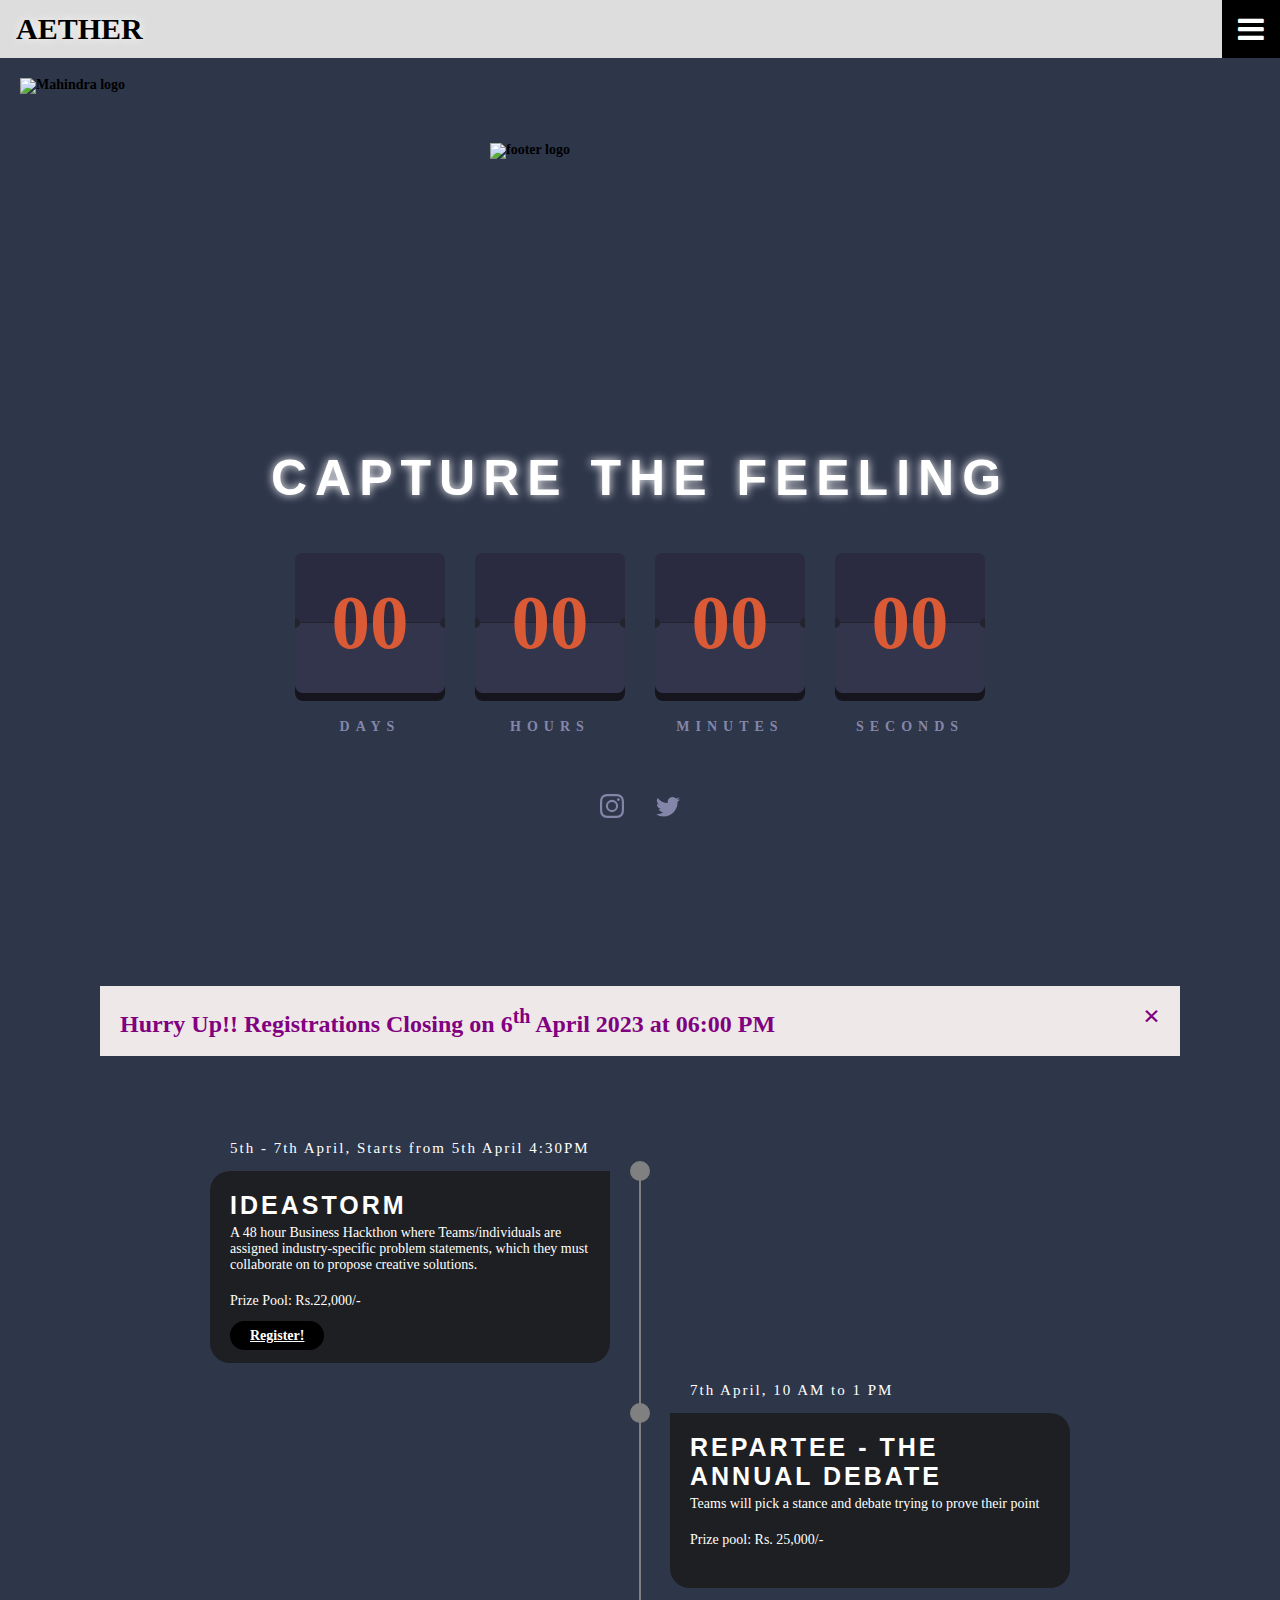
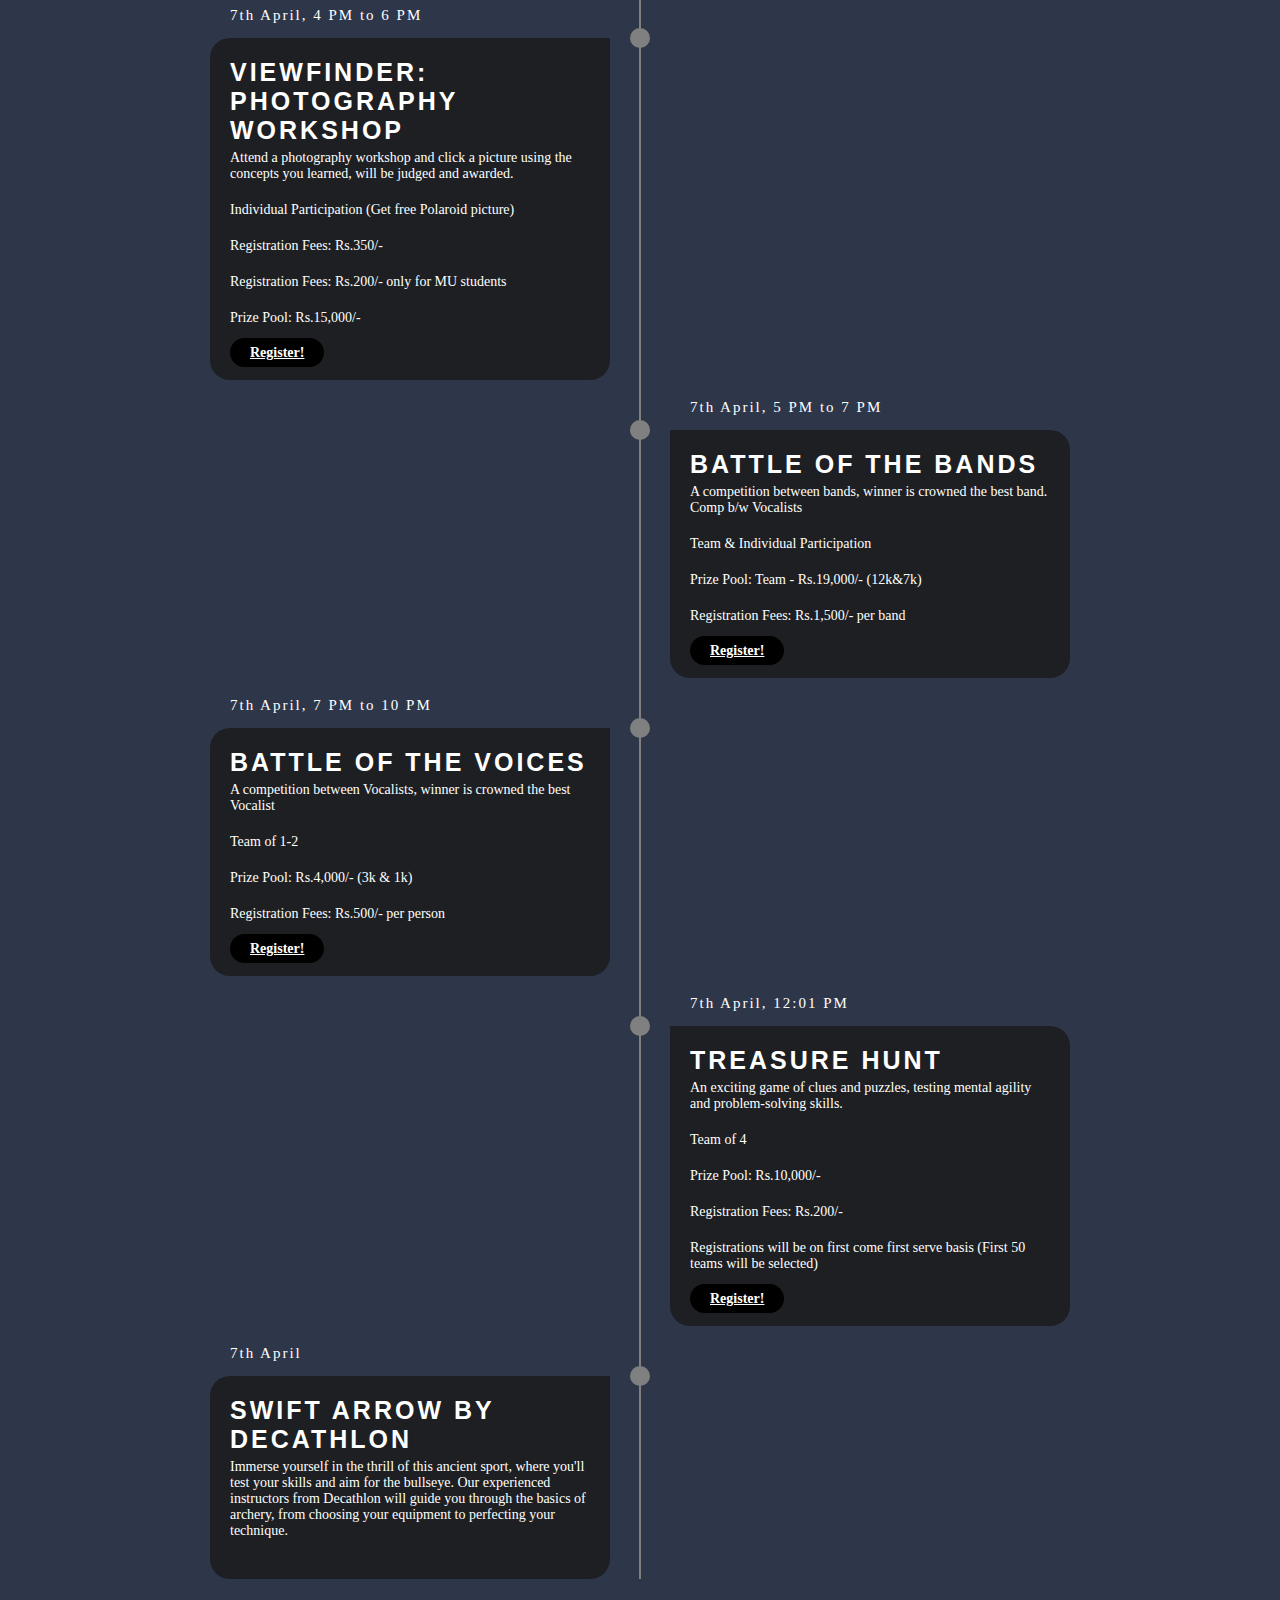
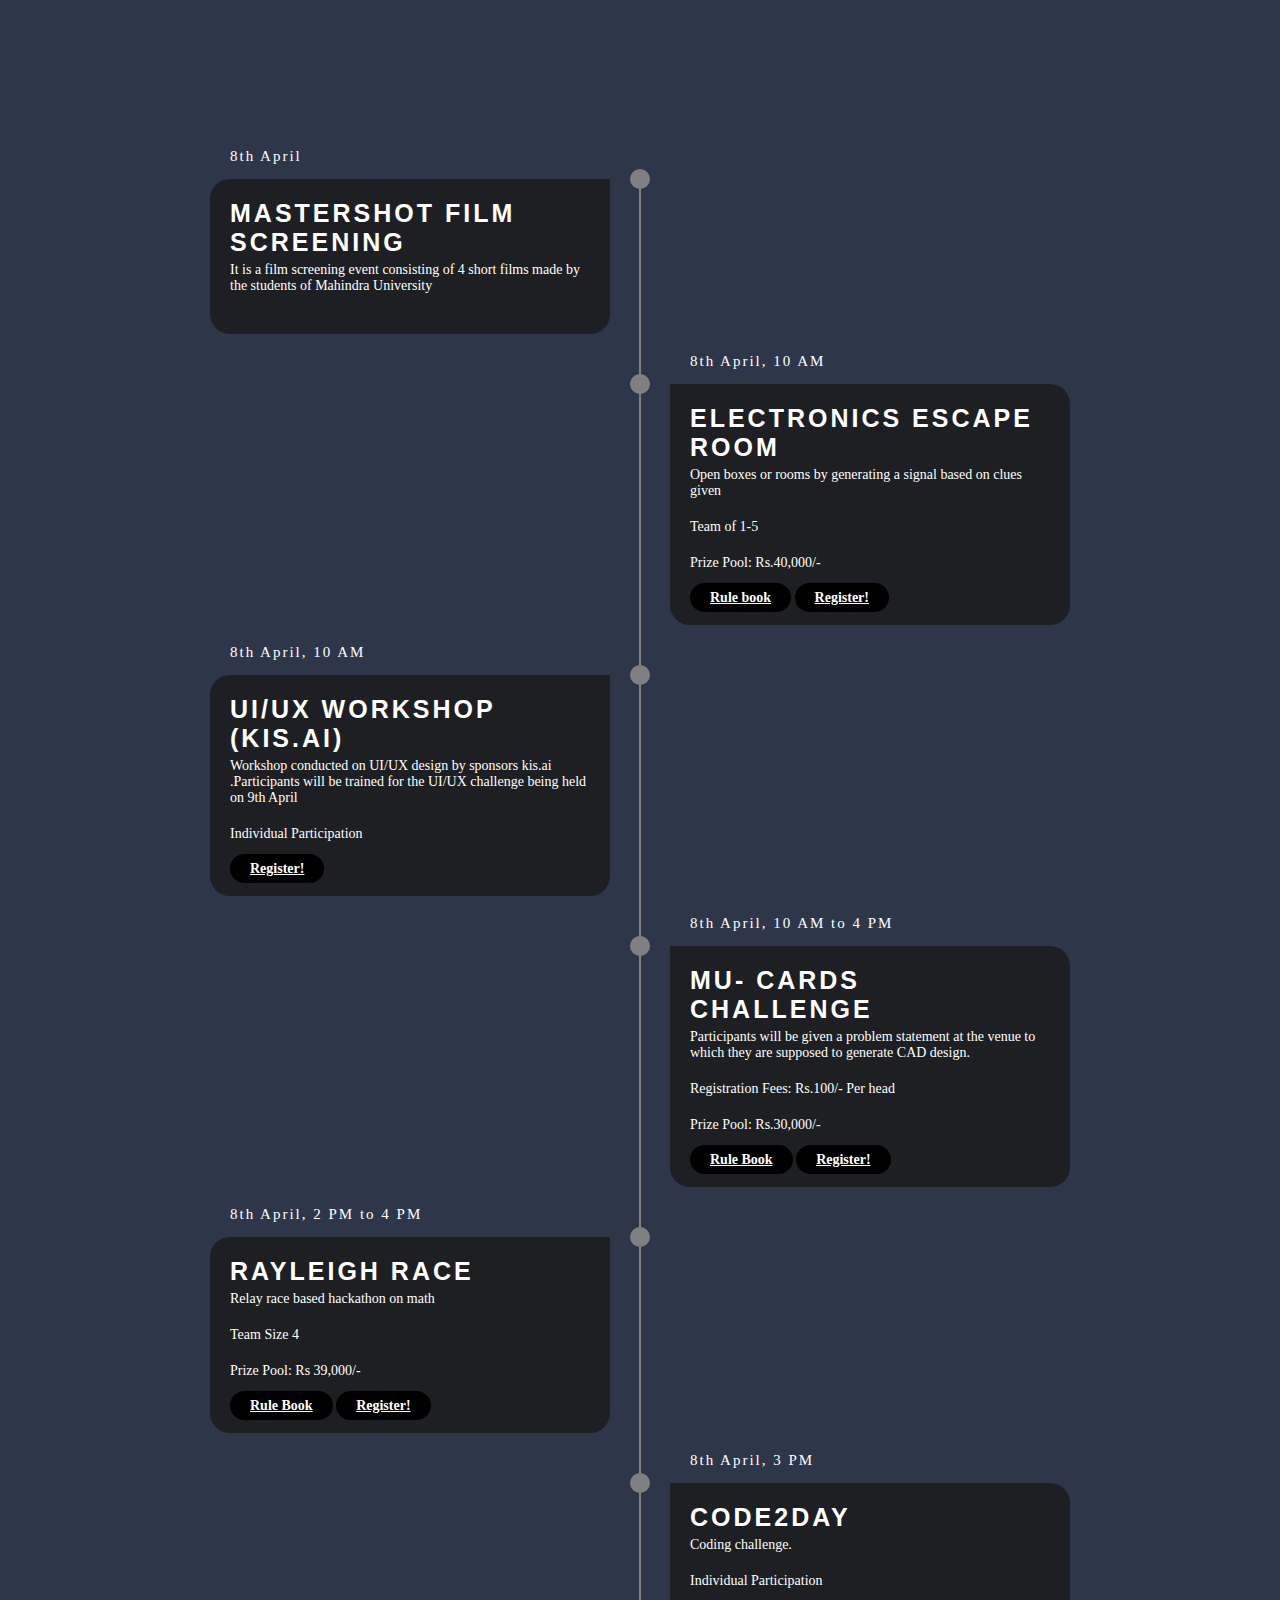
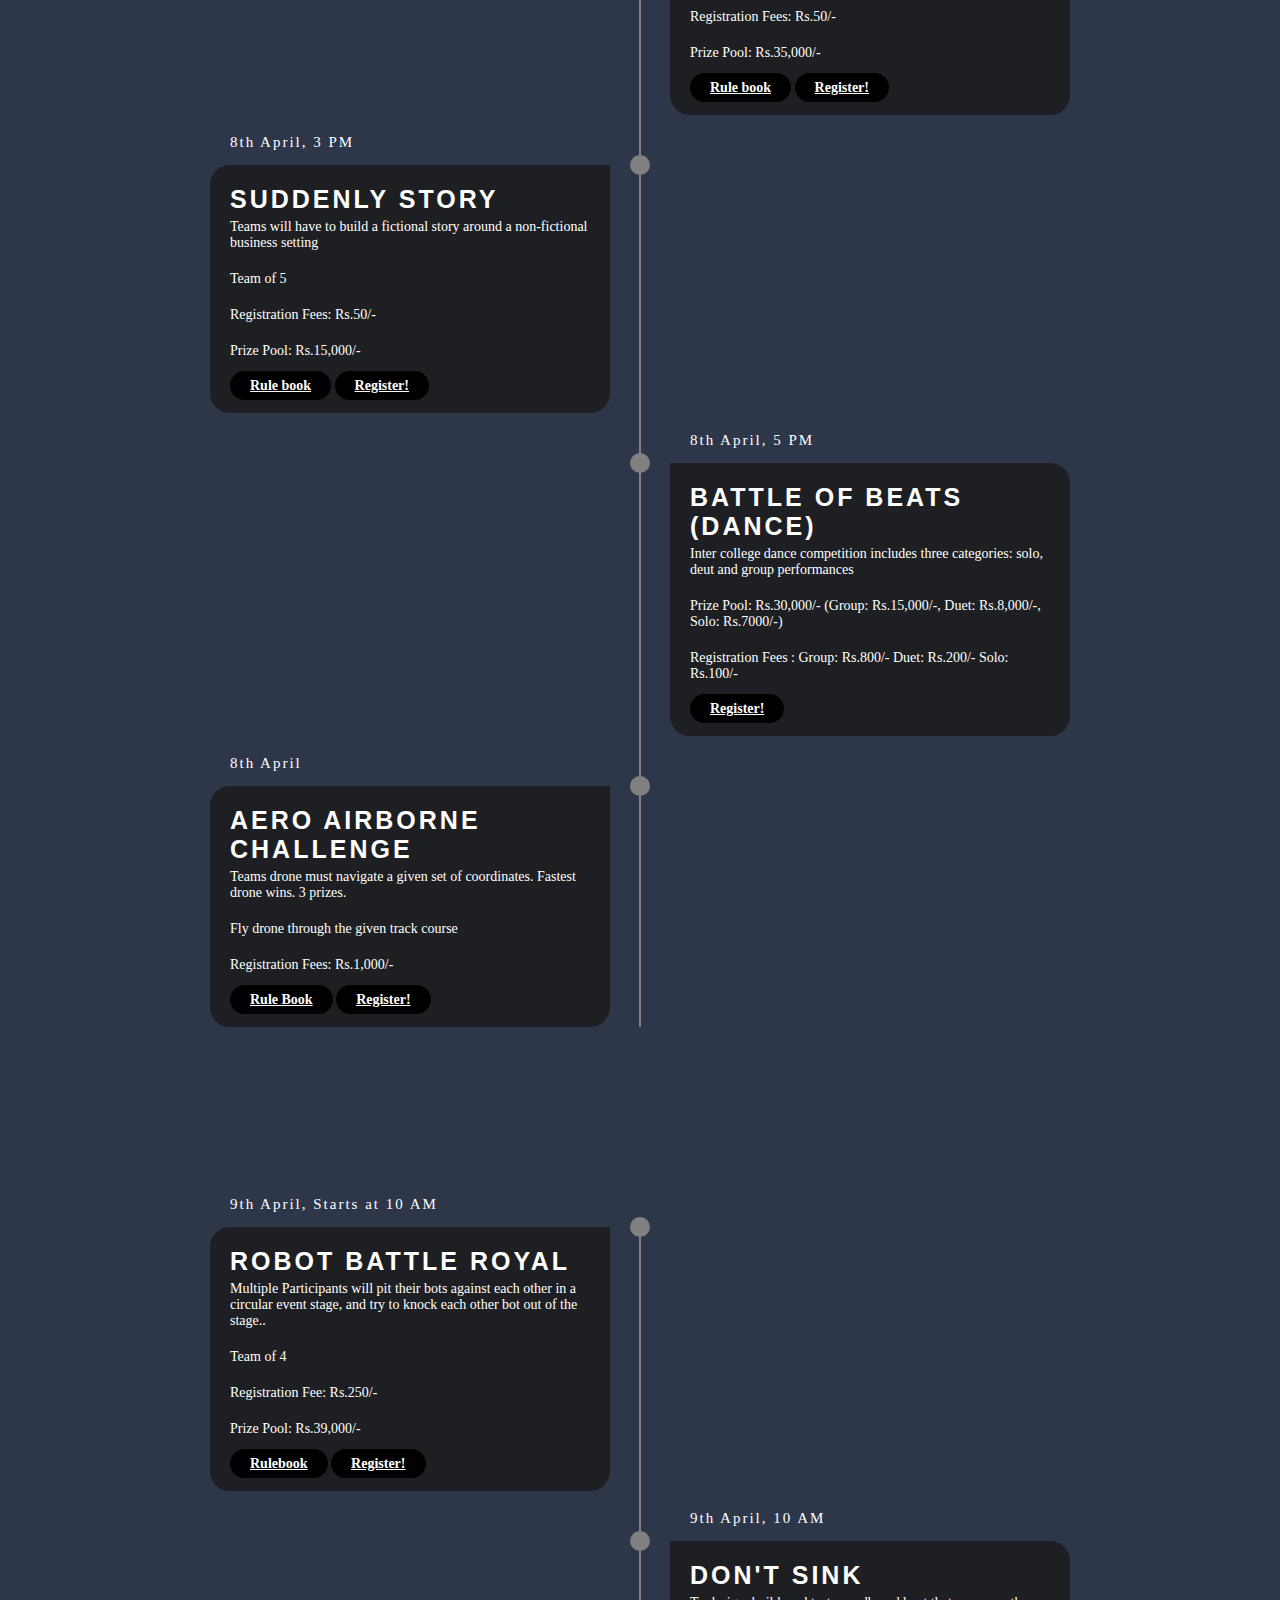
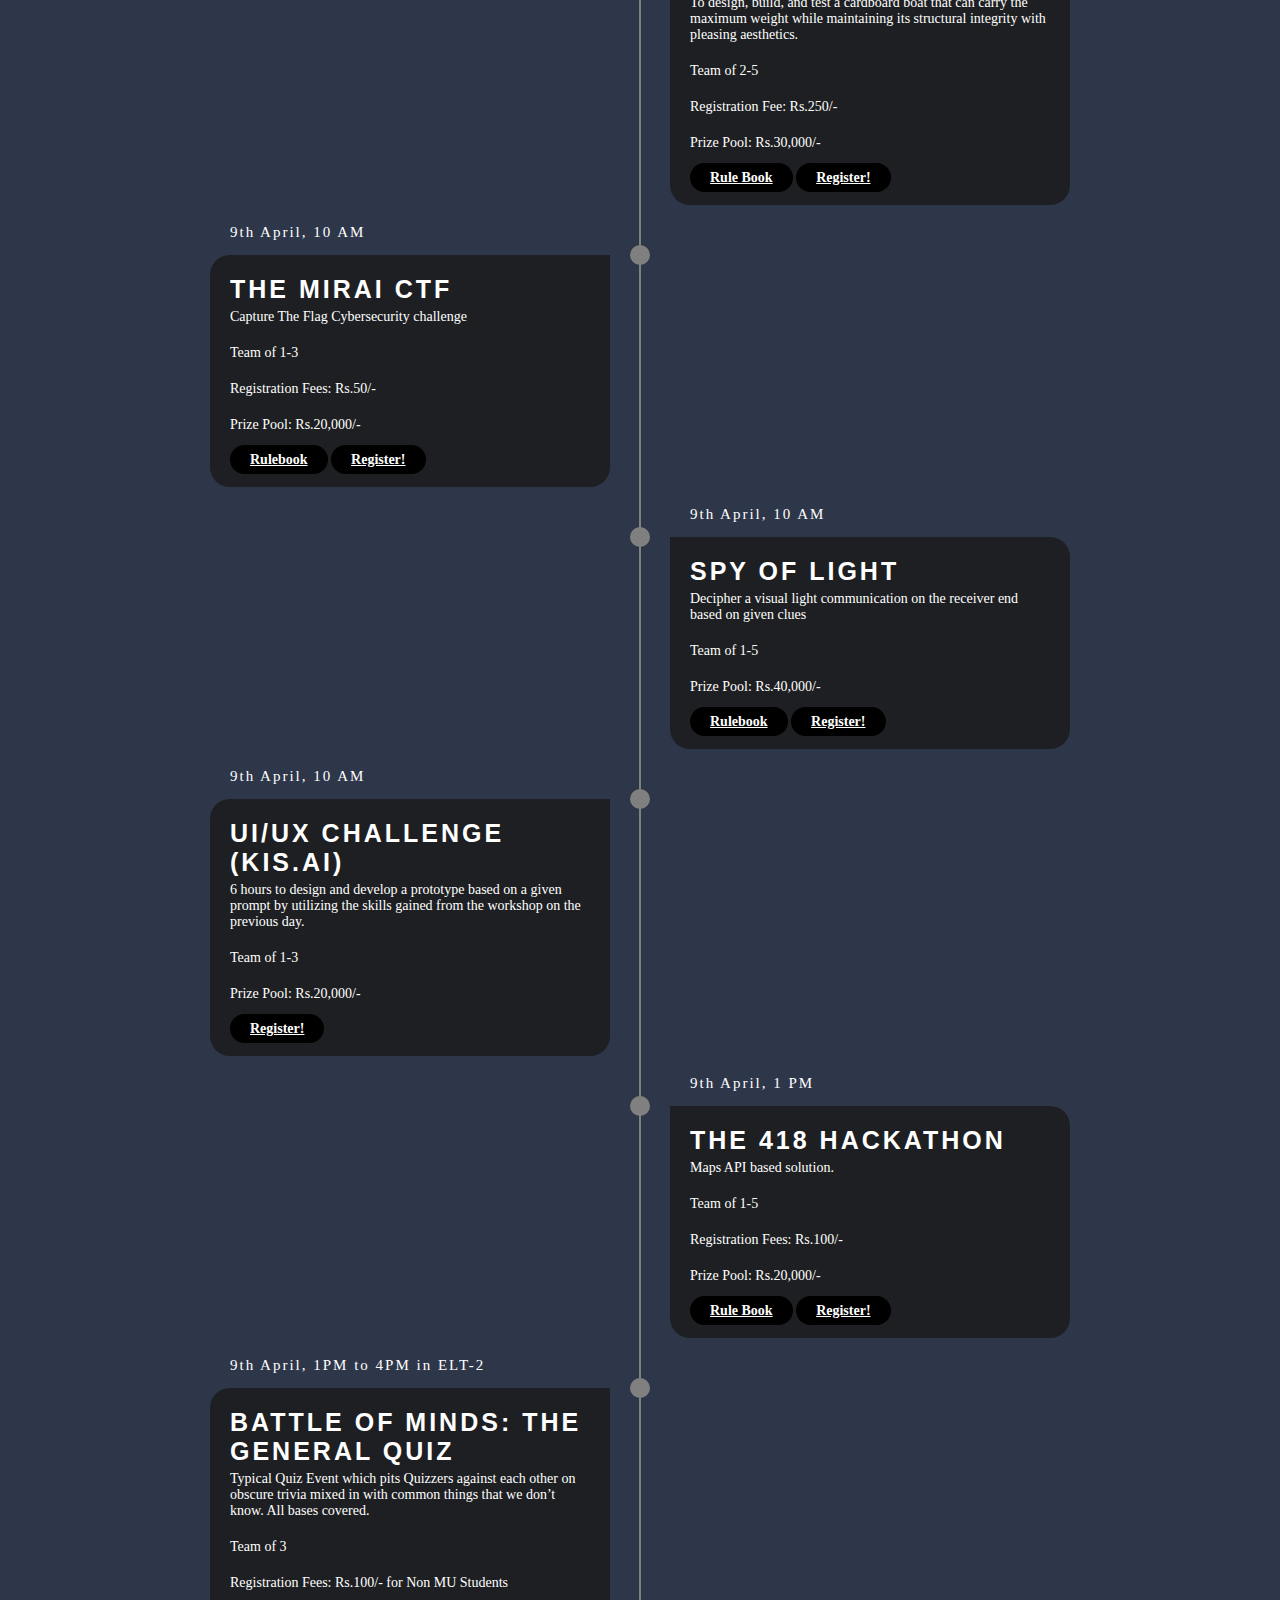
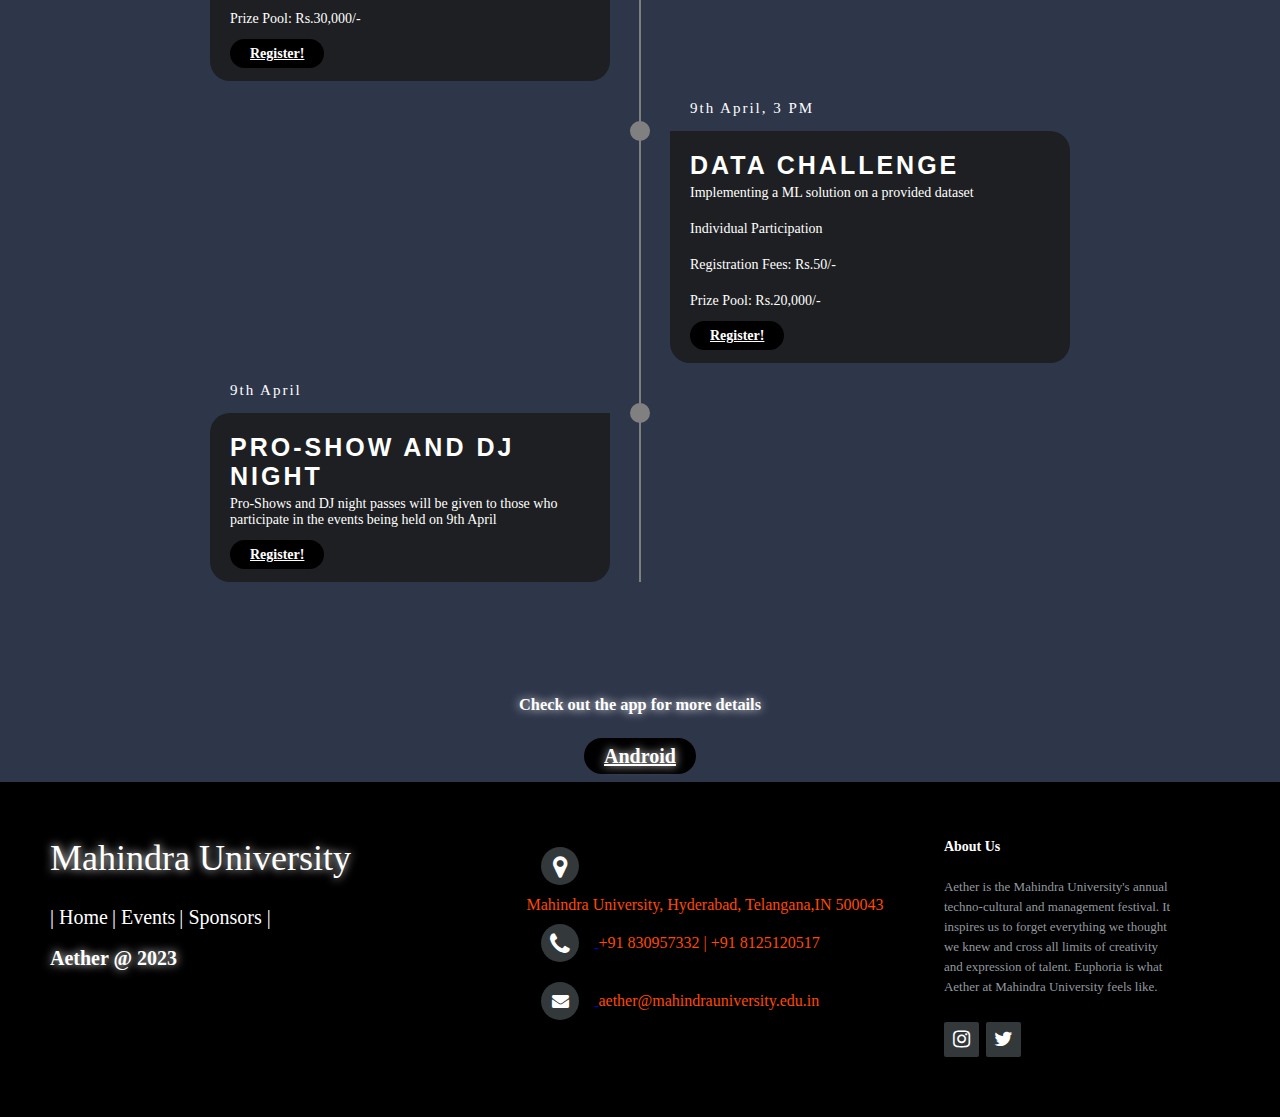
==== commit a19c27a9: "Rule books update" ====
--- a/index.html
+++ b/index.html
@@ -223,7 +223,7 @@
                 <p>Open boxes or rooms by generating a signal based on clues given</p>
                 <p>Team of 1-5</p>
                 <p>Prize Pool: Rs.40,000/-</p>
-                <a href="https://drive.google.com/file/d/1345hRU4i7JRbnuhNr4Lsg33qpIcZGGbS/view?usp=share_link">Rulebook</a>
+                <a href="https://drive.google.com/file/d/1345hRU4i7JRbnuhNr4Lsg33qpIcZGGbS/view?usp=share_link">Rule book</a>
                 <a href="https://forms.gle/XQZWB9e6r5bqXY6F8">Register!</a>
               </div>
             </li>
@@ -269,6 +269,8 @@
                 <p>Individual Participation</p>
                 <p>Registration Fees: Rs.50/-</p>
                 <p>Prize Pool: Rs.35,000/-</p>
+                <a href="https://drive.google.com/file/d/1DgYkBdpLqU2tUqdvkEy5VZFDfni9NhHb/view?usp=share_link">Rule book</a>
+
                 <a href="https://forms.gle/XQZWB9e6r5bqXY6F8">Register!</a>
               </div>
             </li>
@@ -280,6 +282,7 @@
                 <p>Team of 5</p>
                 <p>Registration Fees: Rs.50/-</p>
                 <p>Prize Pool: Rs.15,000/-</p>
+                <a href="https://drive.google.com/file/d/1axDVsfR52a19UXqxsQJSP04gAIsaJFv2/view?usp=share_link">Rule book</a>
                 <a href="https://forms.gle/XQZWB9e6r5bqXY6F8">Register!</a>
               </div>
             </li>
@@ -347,6 +350,7 @@
                 <p>Team of 1-3</p>
                 <p>Registration Fees: Rs.50/-</p>
                 <p>Prize Pool: Rs.20,000/-</p>
+                <a href="https://drive.google.com/file/d/1w-GMhR1vA-KAdHHFzpQSlcPyy_lBsGfH/view?usp=share_link">Rulebook</a>
                 <a href="https://forms.gle/XQZWB9e6r5bqXY6F8">Register!</a>
               </div>
             </li>
@@ -380,7 +384,7 @@
                 <p>Team of 1-5</p>
                 <p>Registration Fees: Rs.100/-</p>
                 <p>Prize Pool: Rs.20,000/-</p>
-		<a href='https://docs.google.com/document/d/1NmsGmJ3UDVqDUyoWgnlqNzzMZURLeHIVo5EXLX8yadk/edit?usp=sharing'>Rule Book</a>
+		<a href='https://drive.google.com/file/d/1XuUsBA7tO5wN4LlNmxtyXuHNZl6F-X0q/view?usp=share_link'>Rule Book</a>
                 <a href="https://forms.gle/XQZWB9e6r5bqXY6F8">Register!</a>
               </div>
             </li>
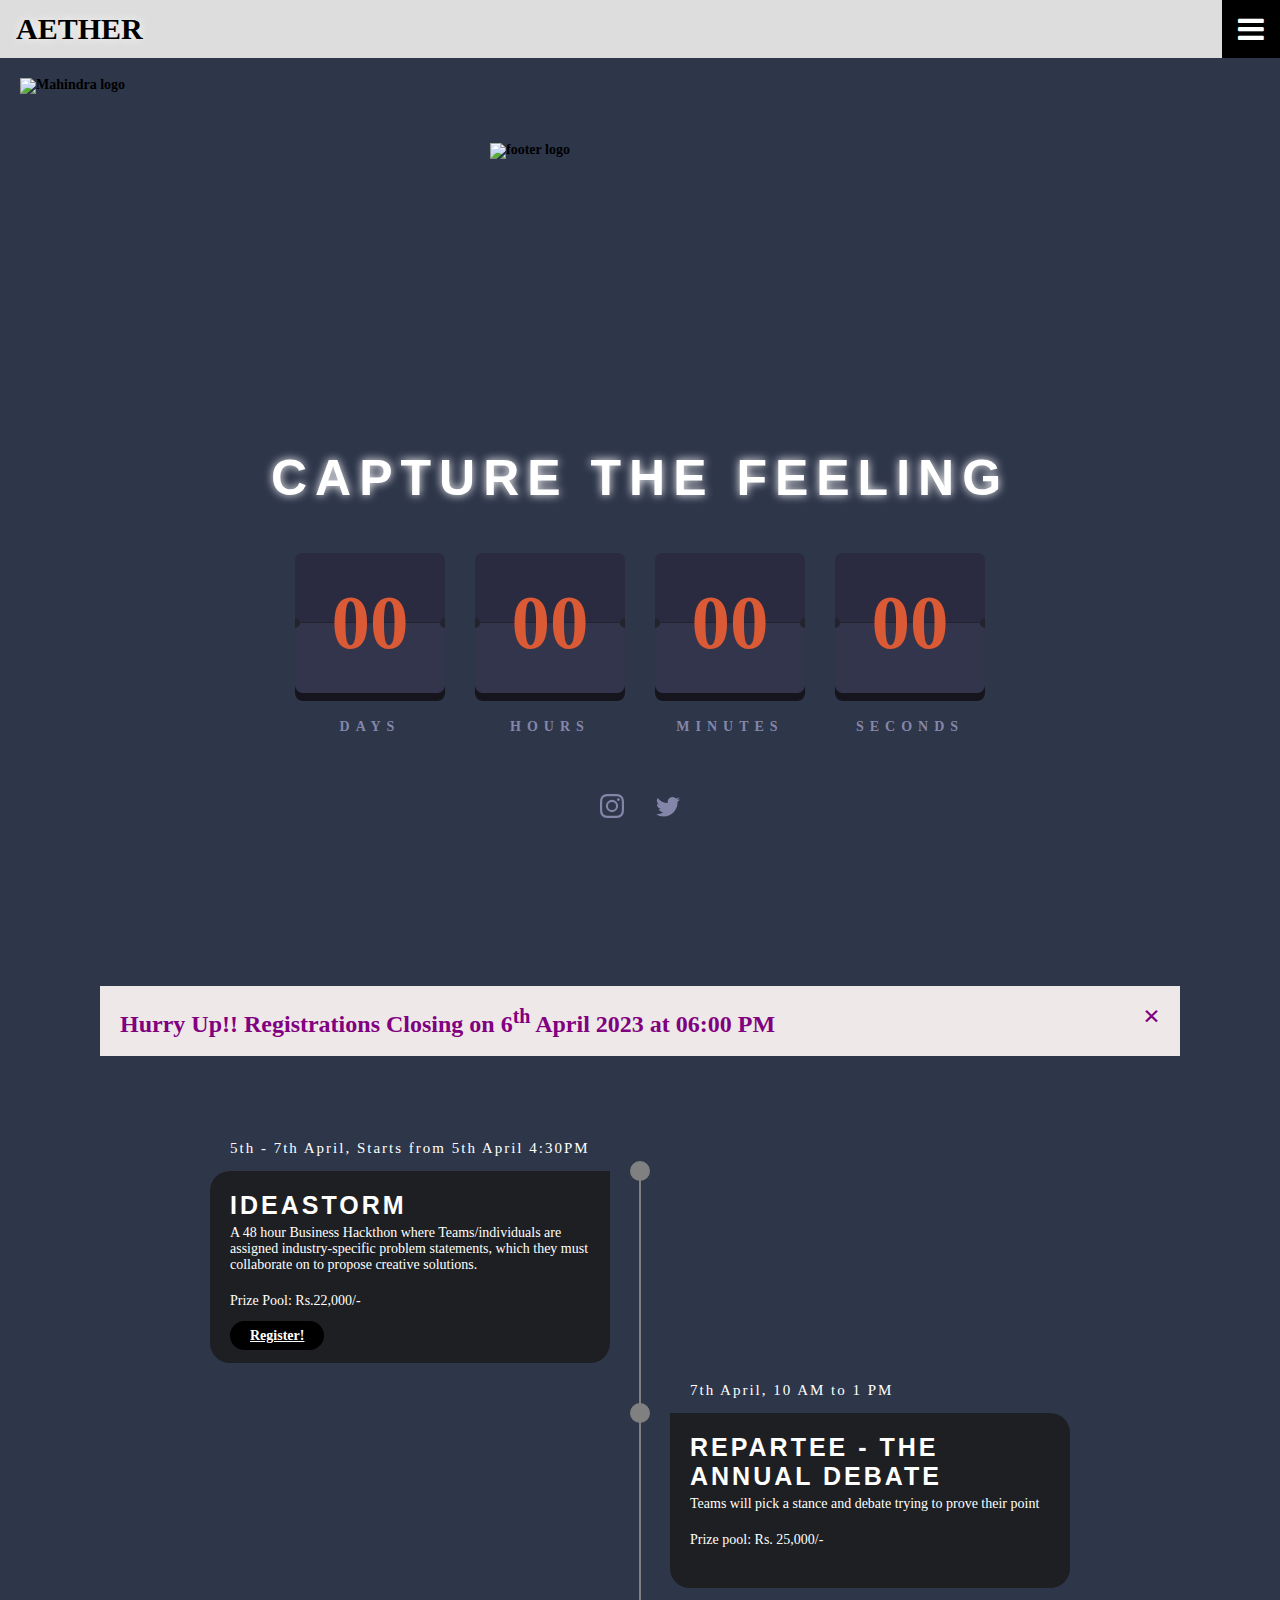
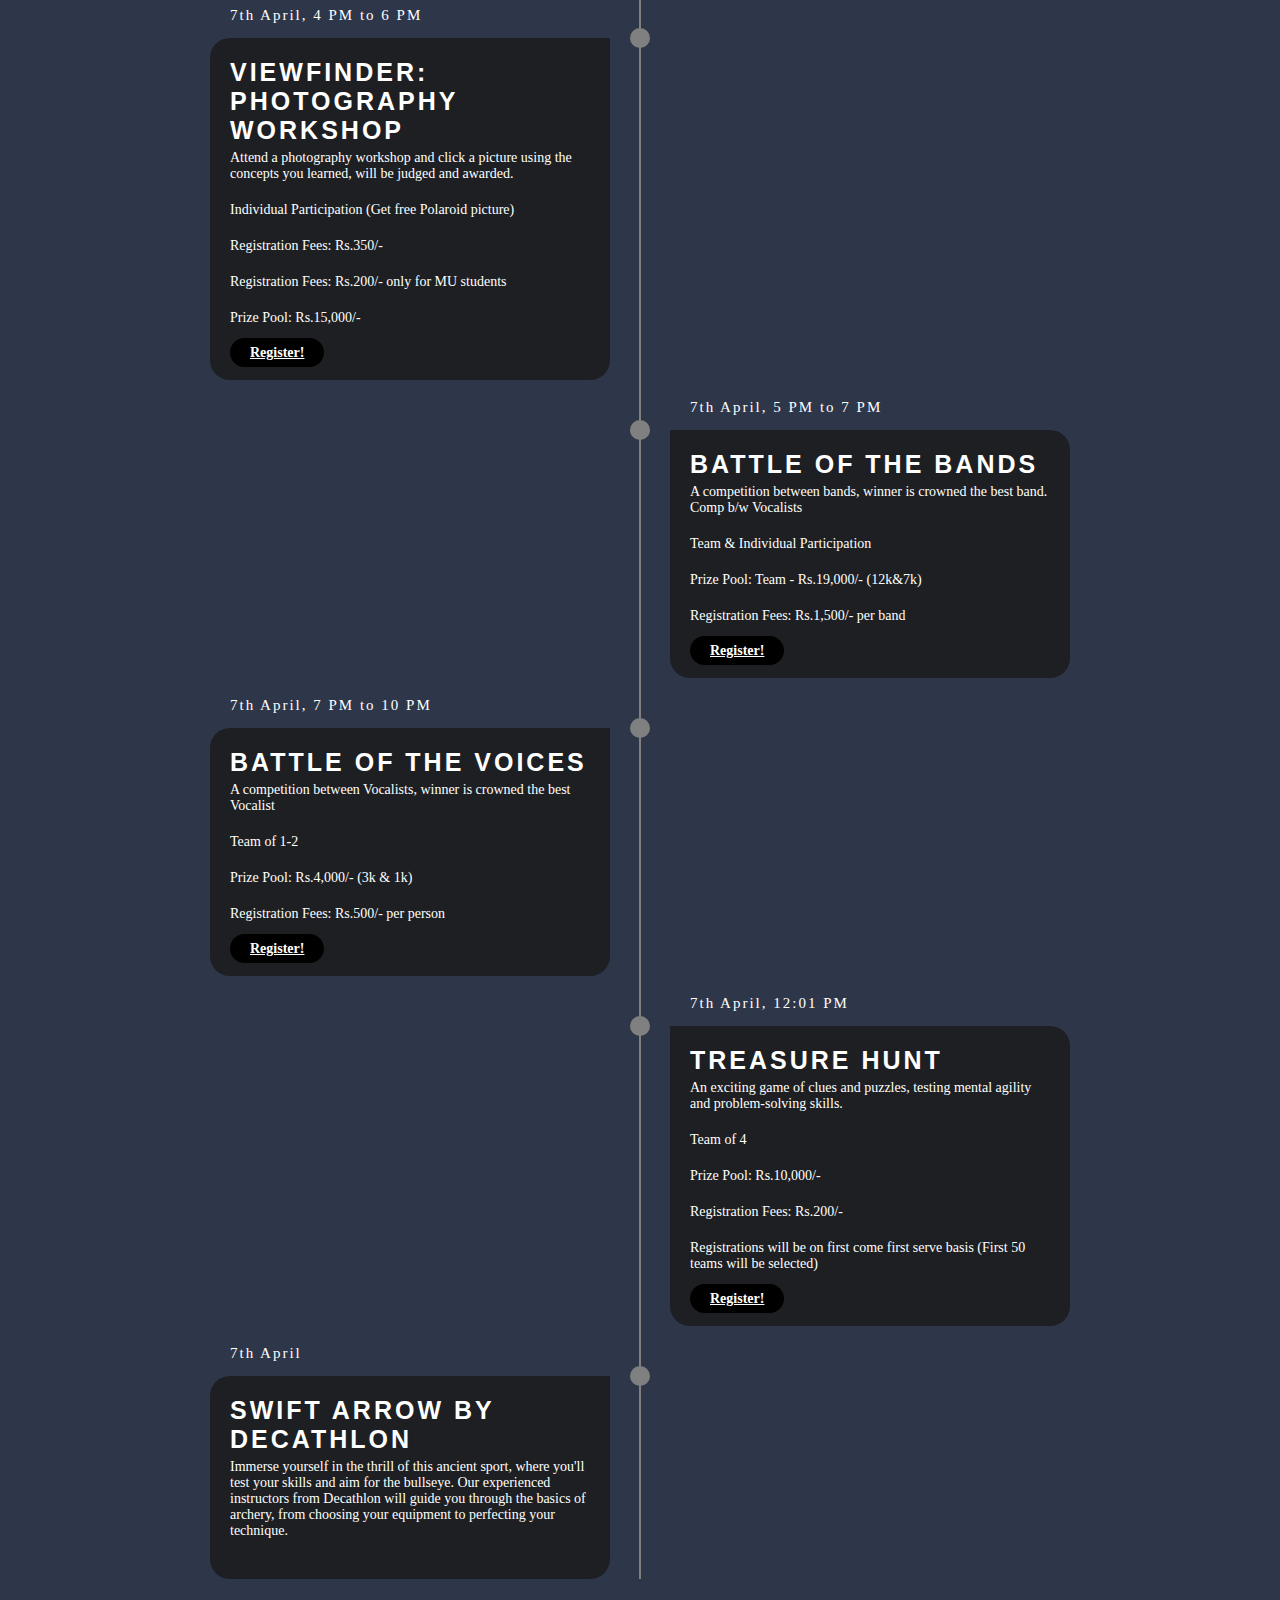
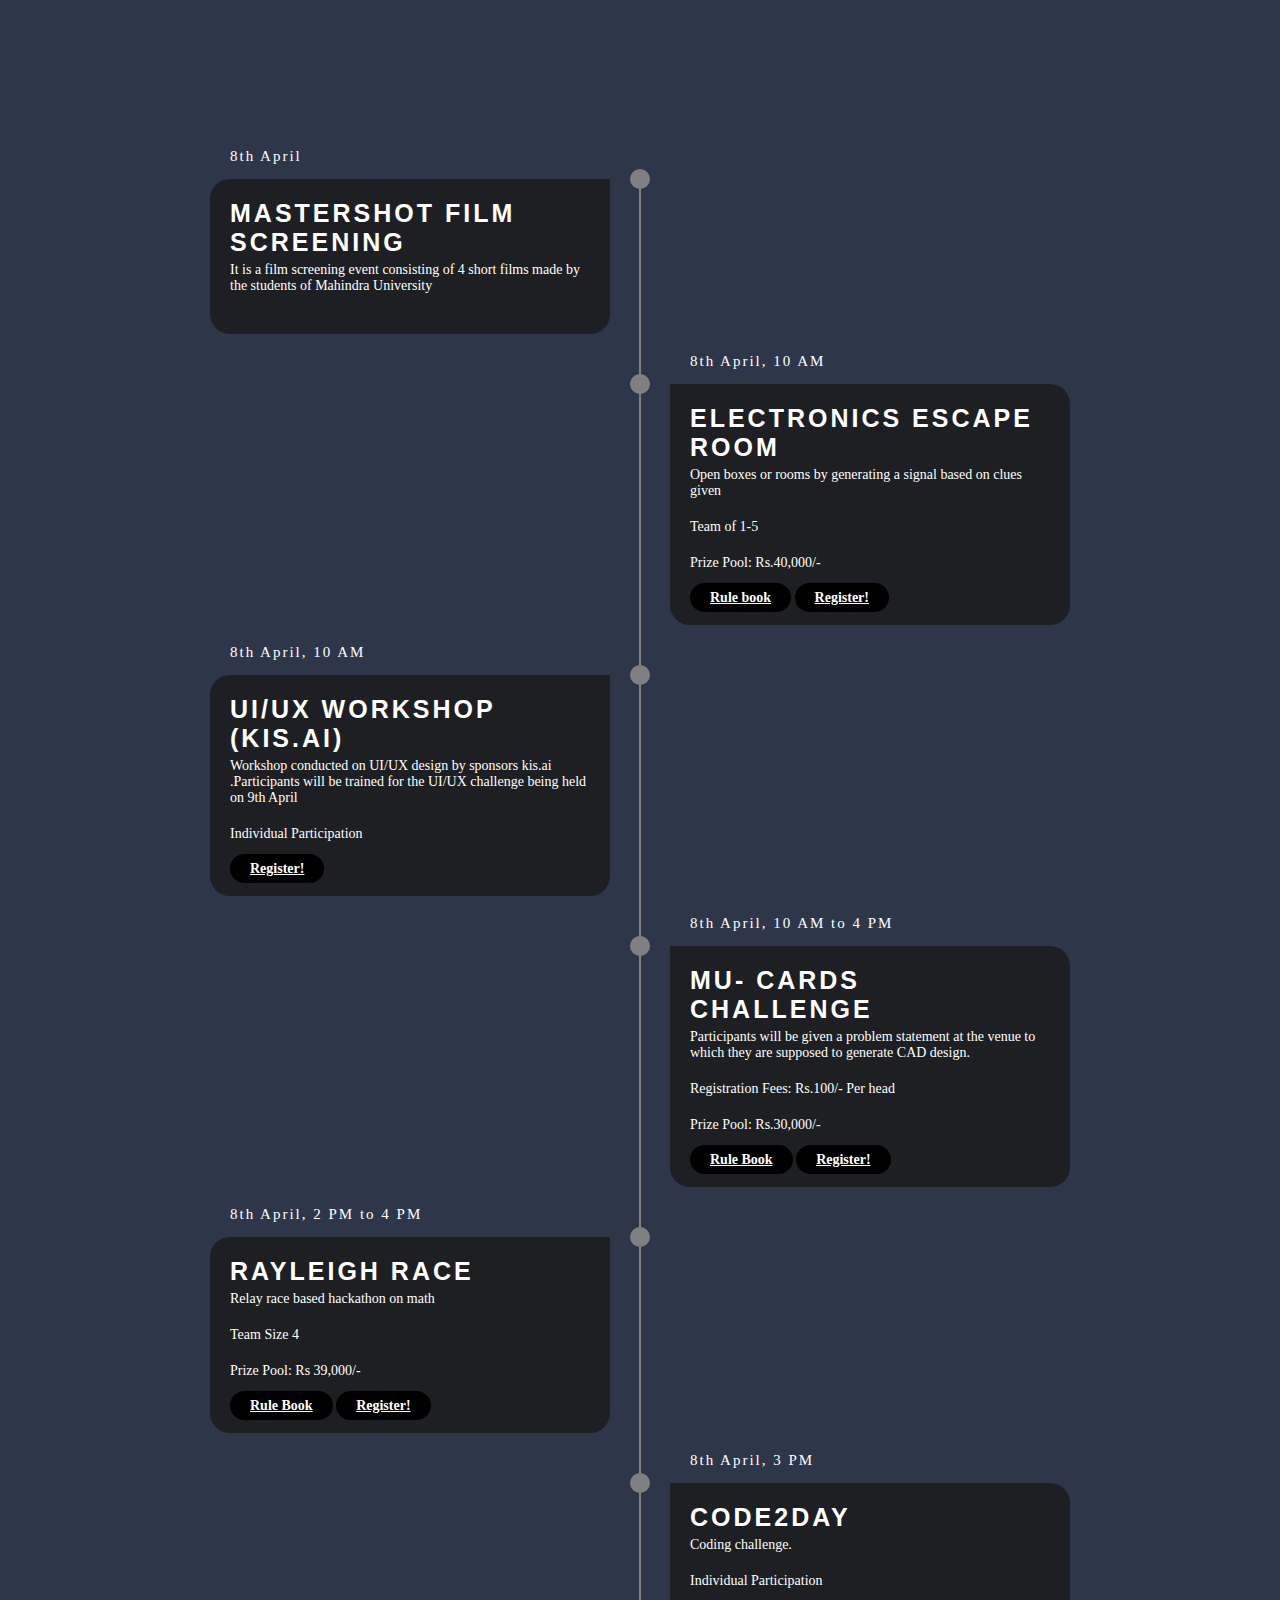
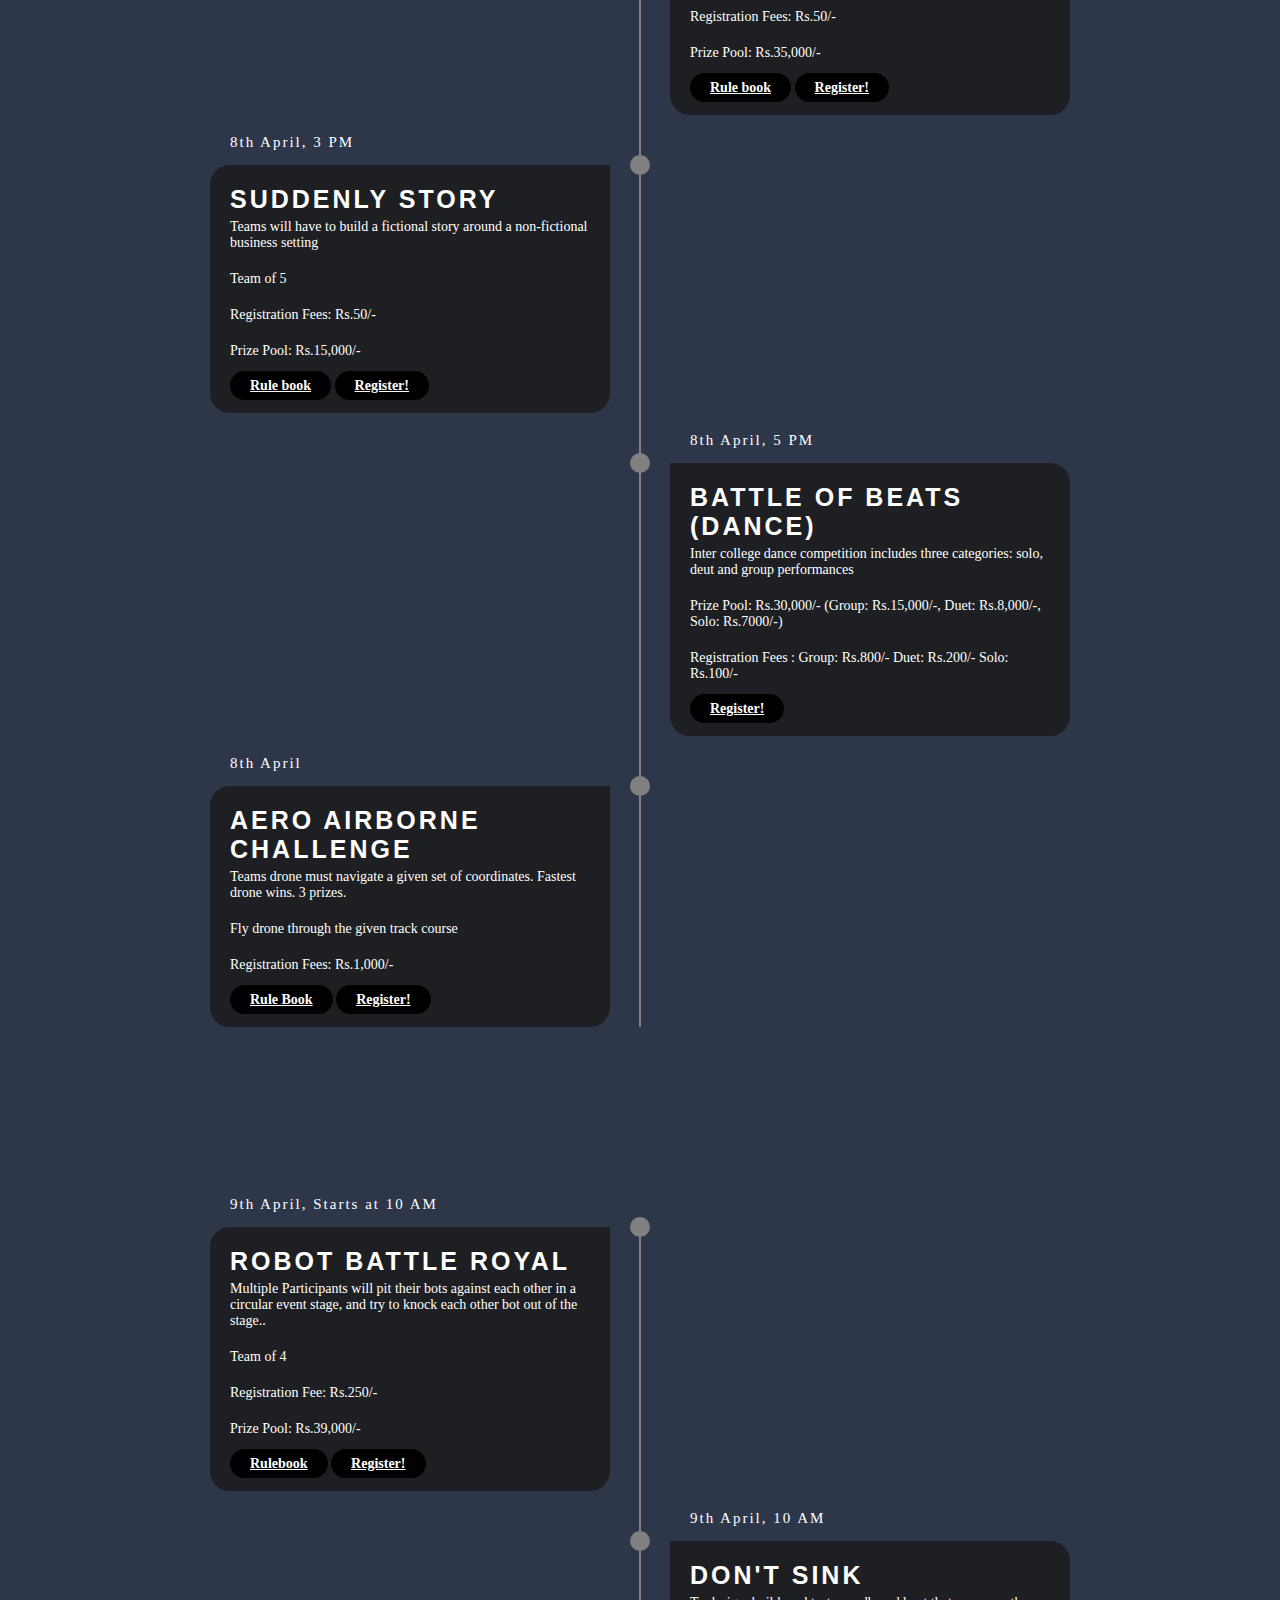
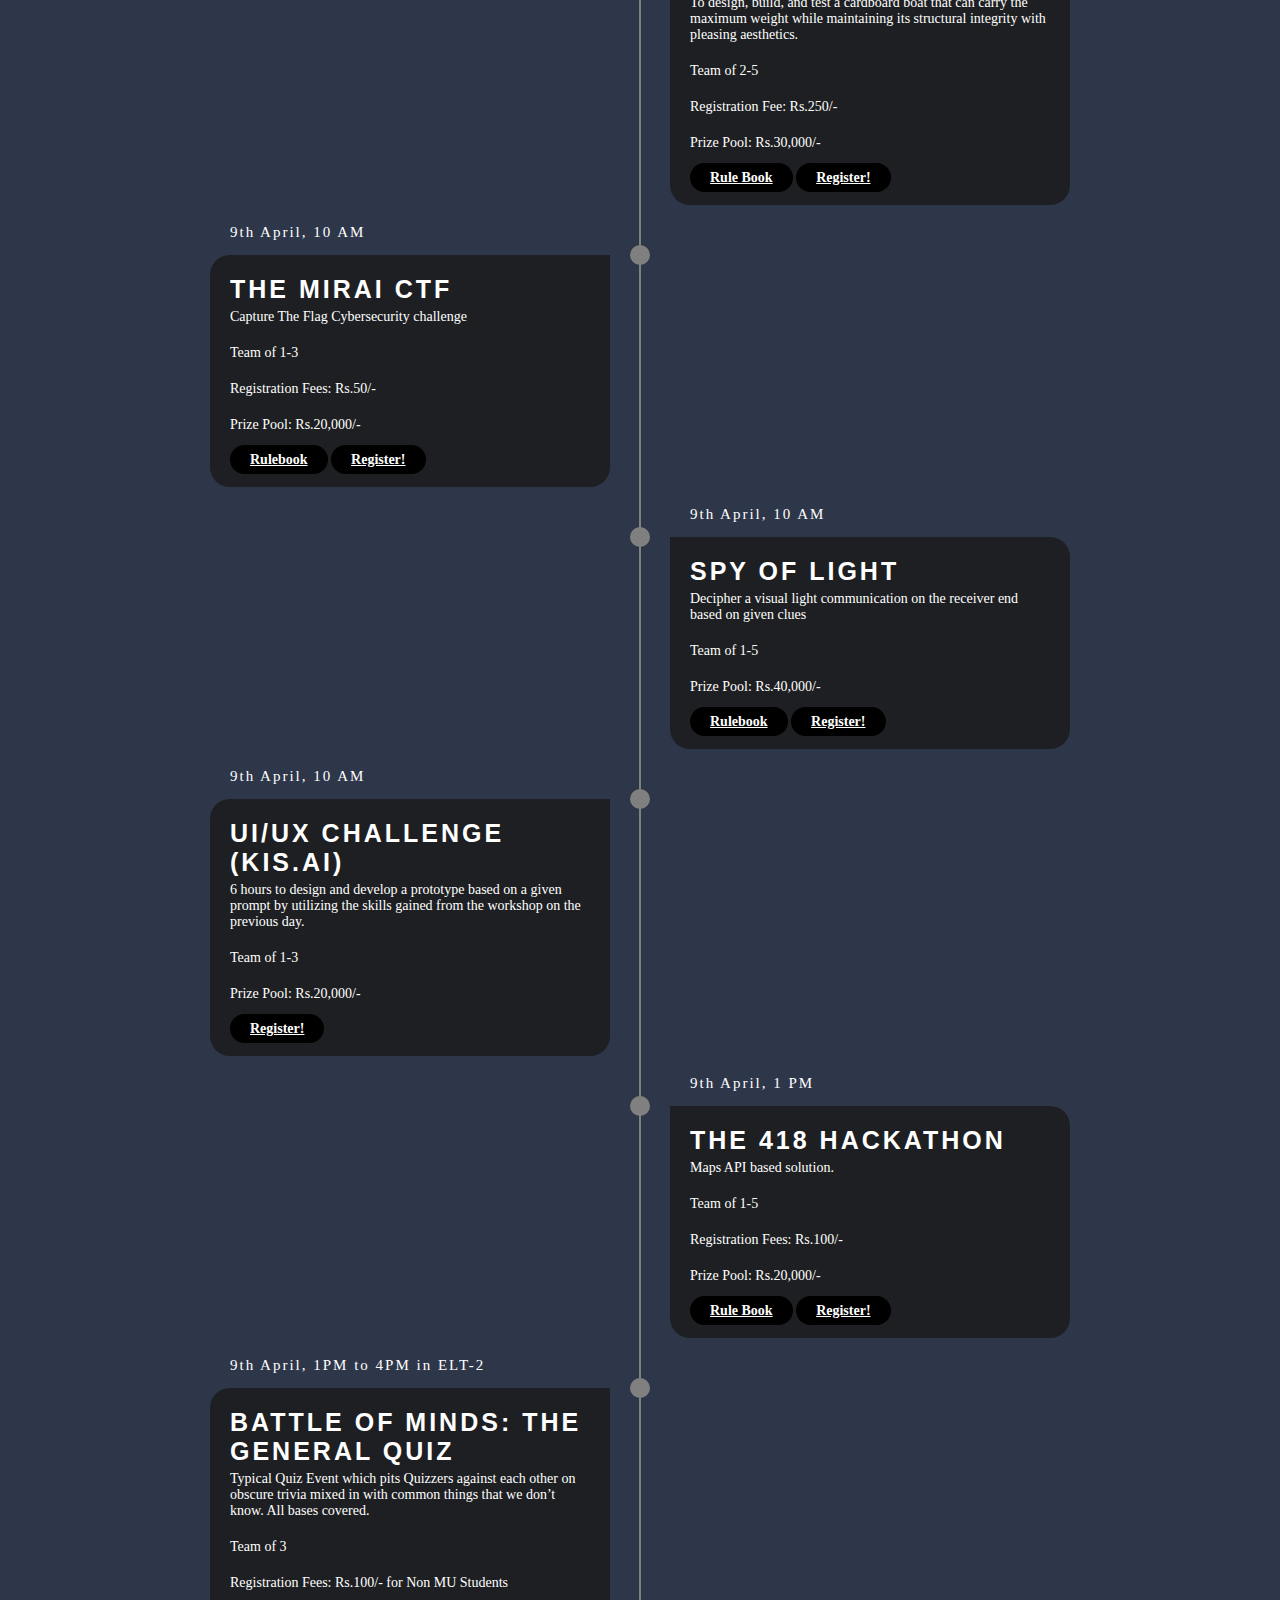
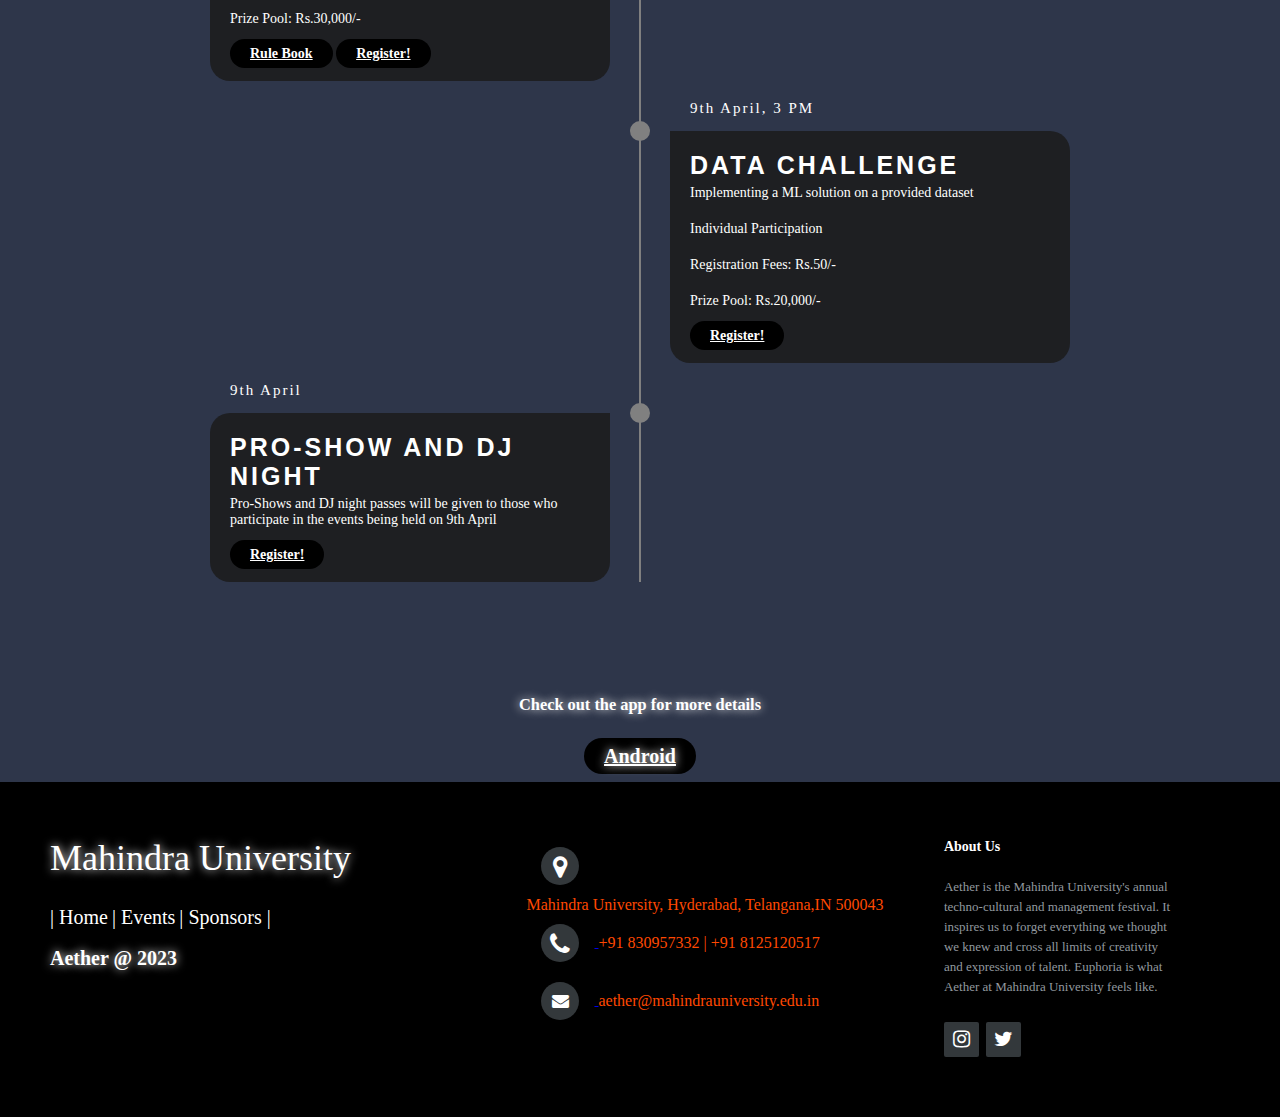
==== commit e51e0c89: "Update BOM" ====
--- a/index.html
+++ b/index.html
@@ -396,6 +396,8 @@
                 <p>Team of 3</p>
                 <p>Registration Fees: Rs.100/- for Non MU Students</p>
                 <p>Prize Pool: Rs.30,000/-</p>
+                <a href='https://drive.google.com/file/d/1wwtQshNY8_VhwGiHWlGfITztQ5aHX5gk/view?usp=share_link'>Rule Book</a>
+
                 <a href="https://forms.gle/XQZWB9e6r5bqXY6F8">Register!</a>
               </div>
             </li>
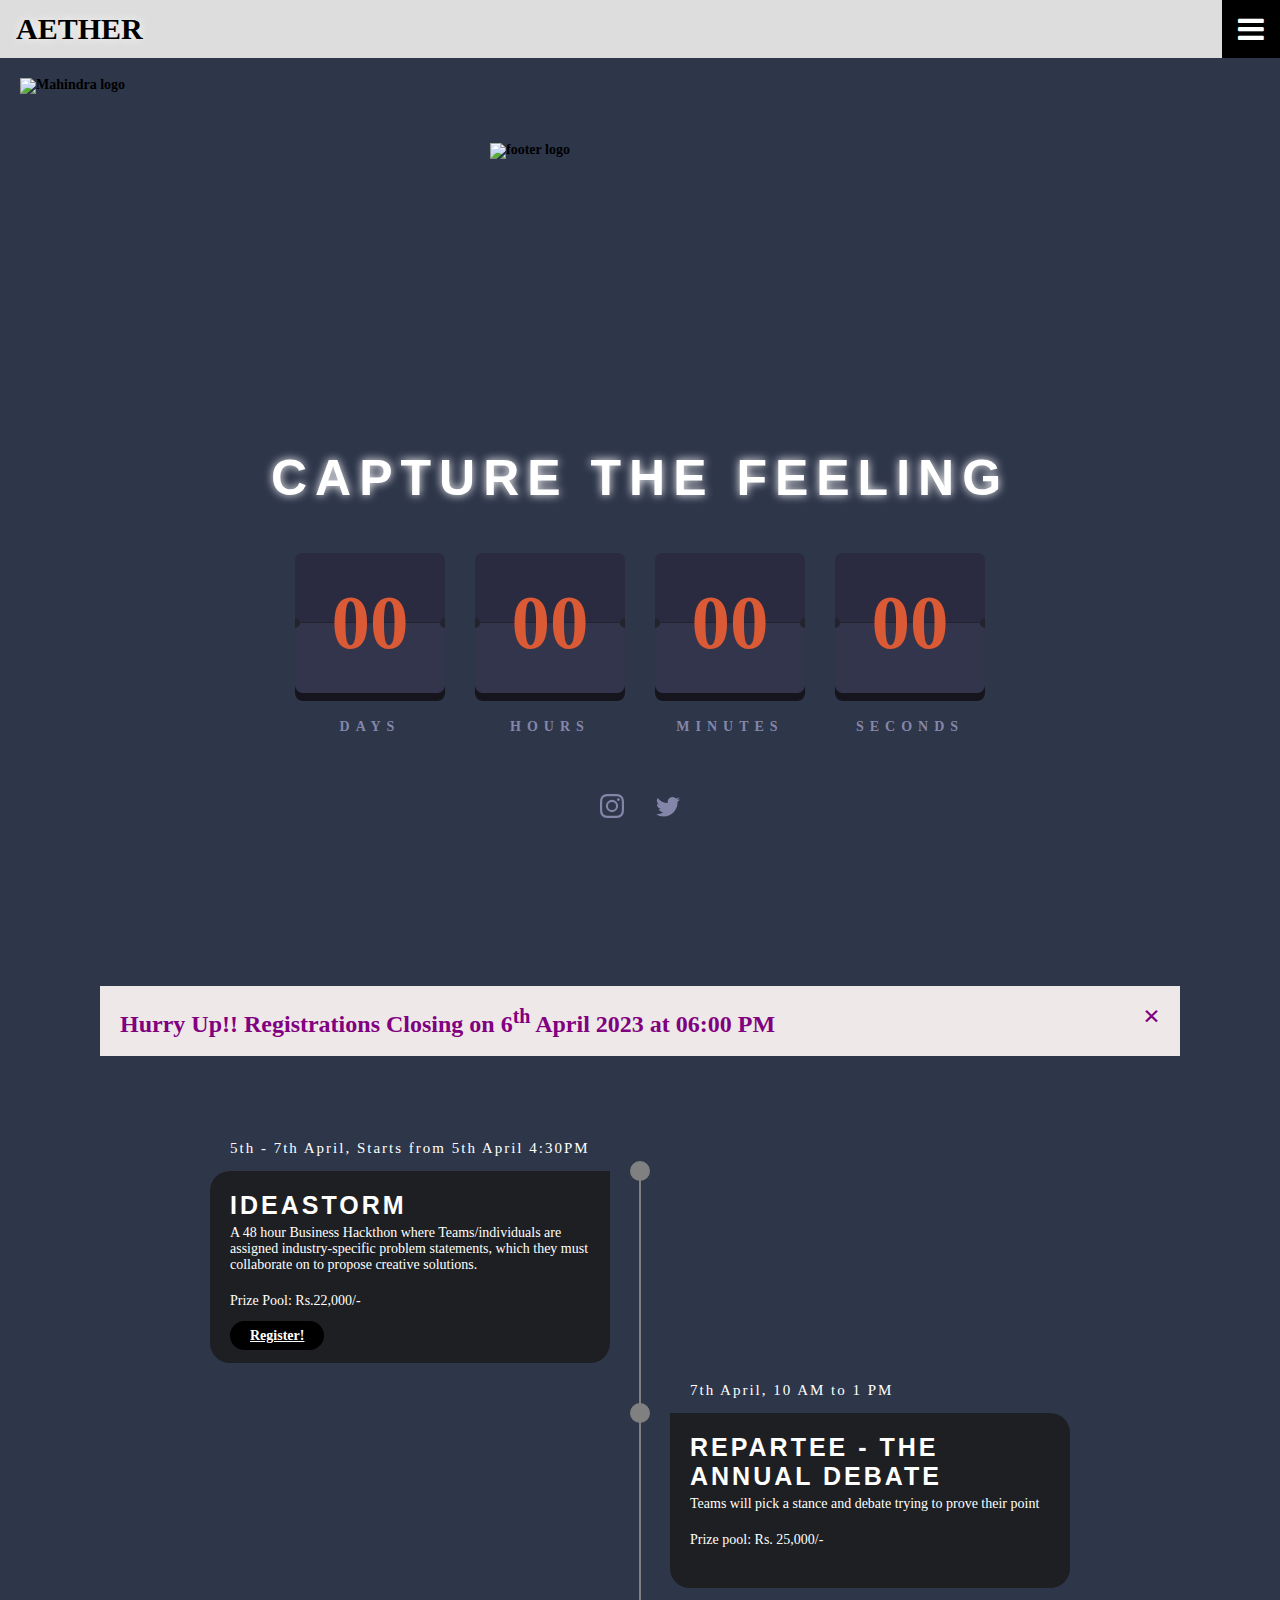
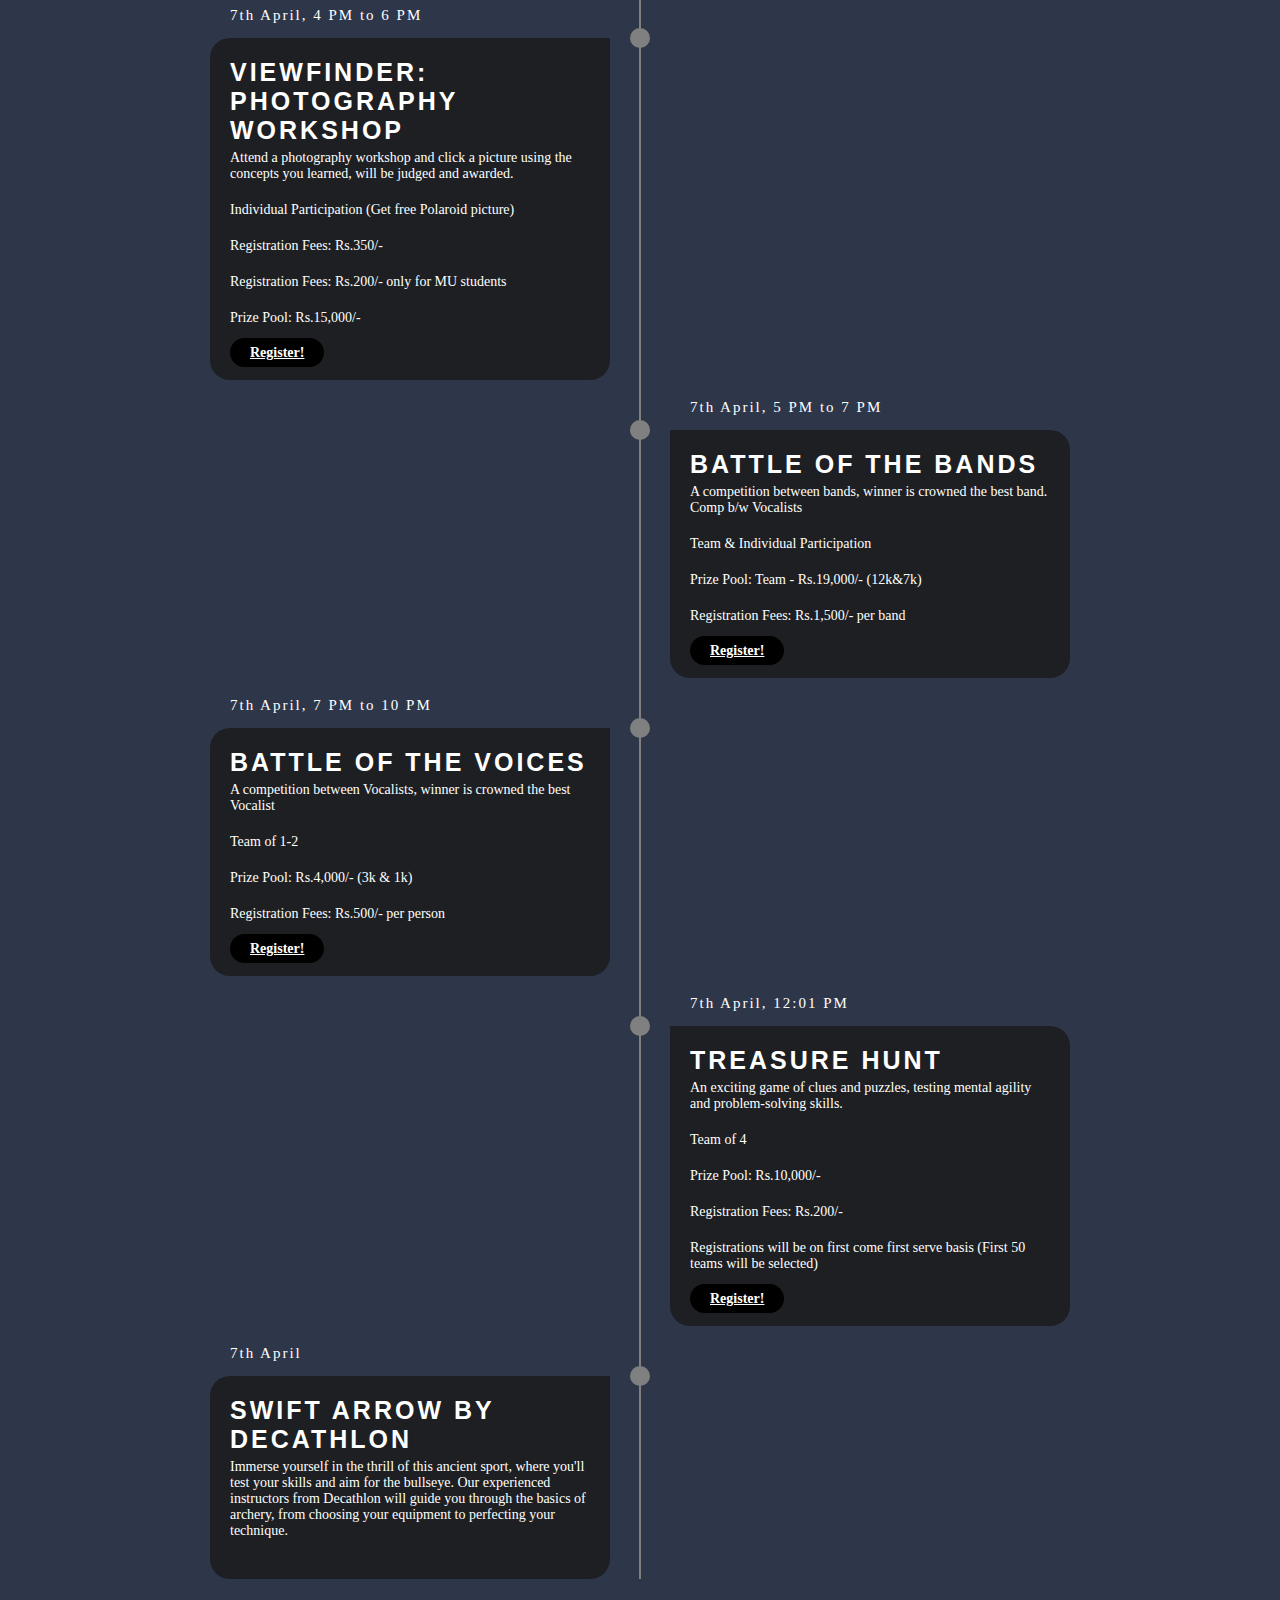
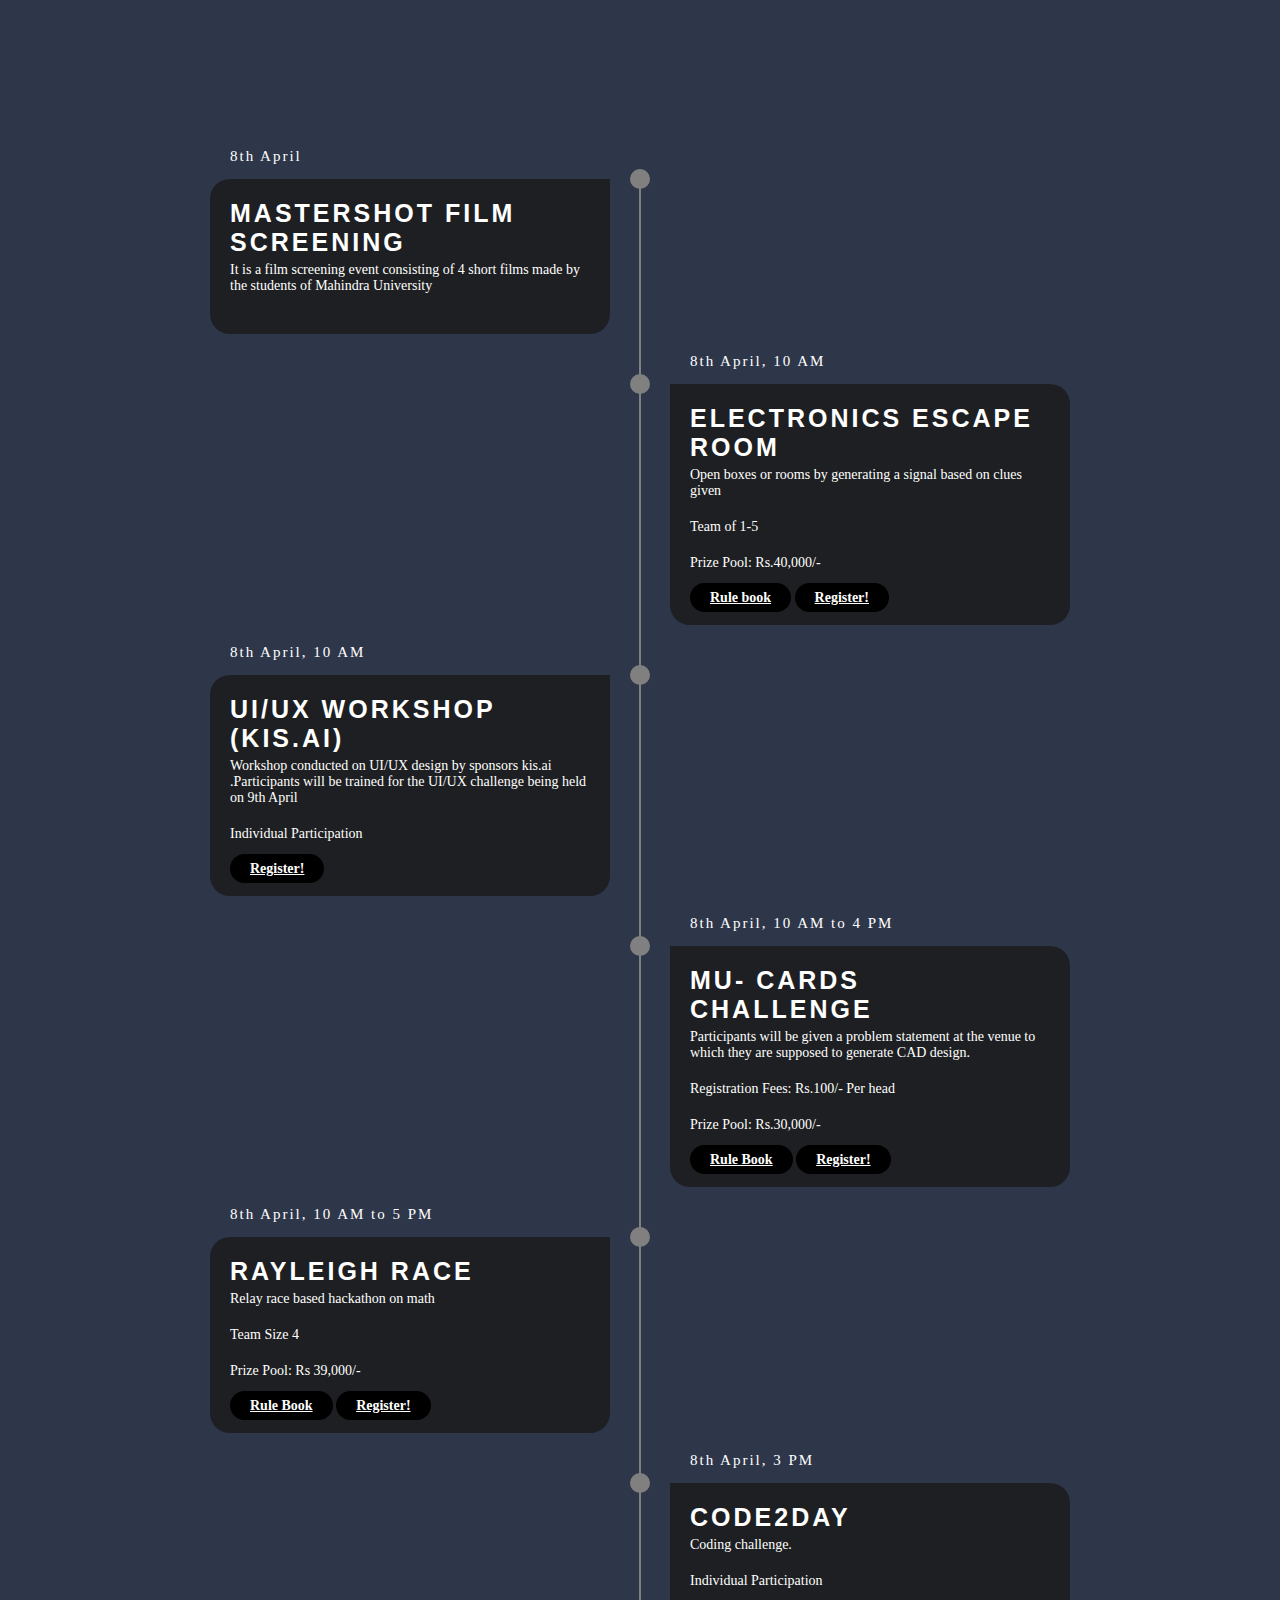
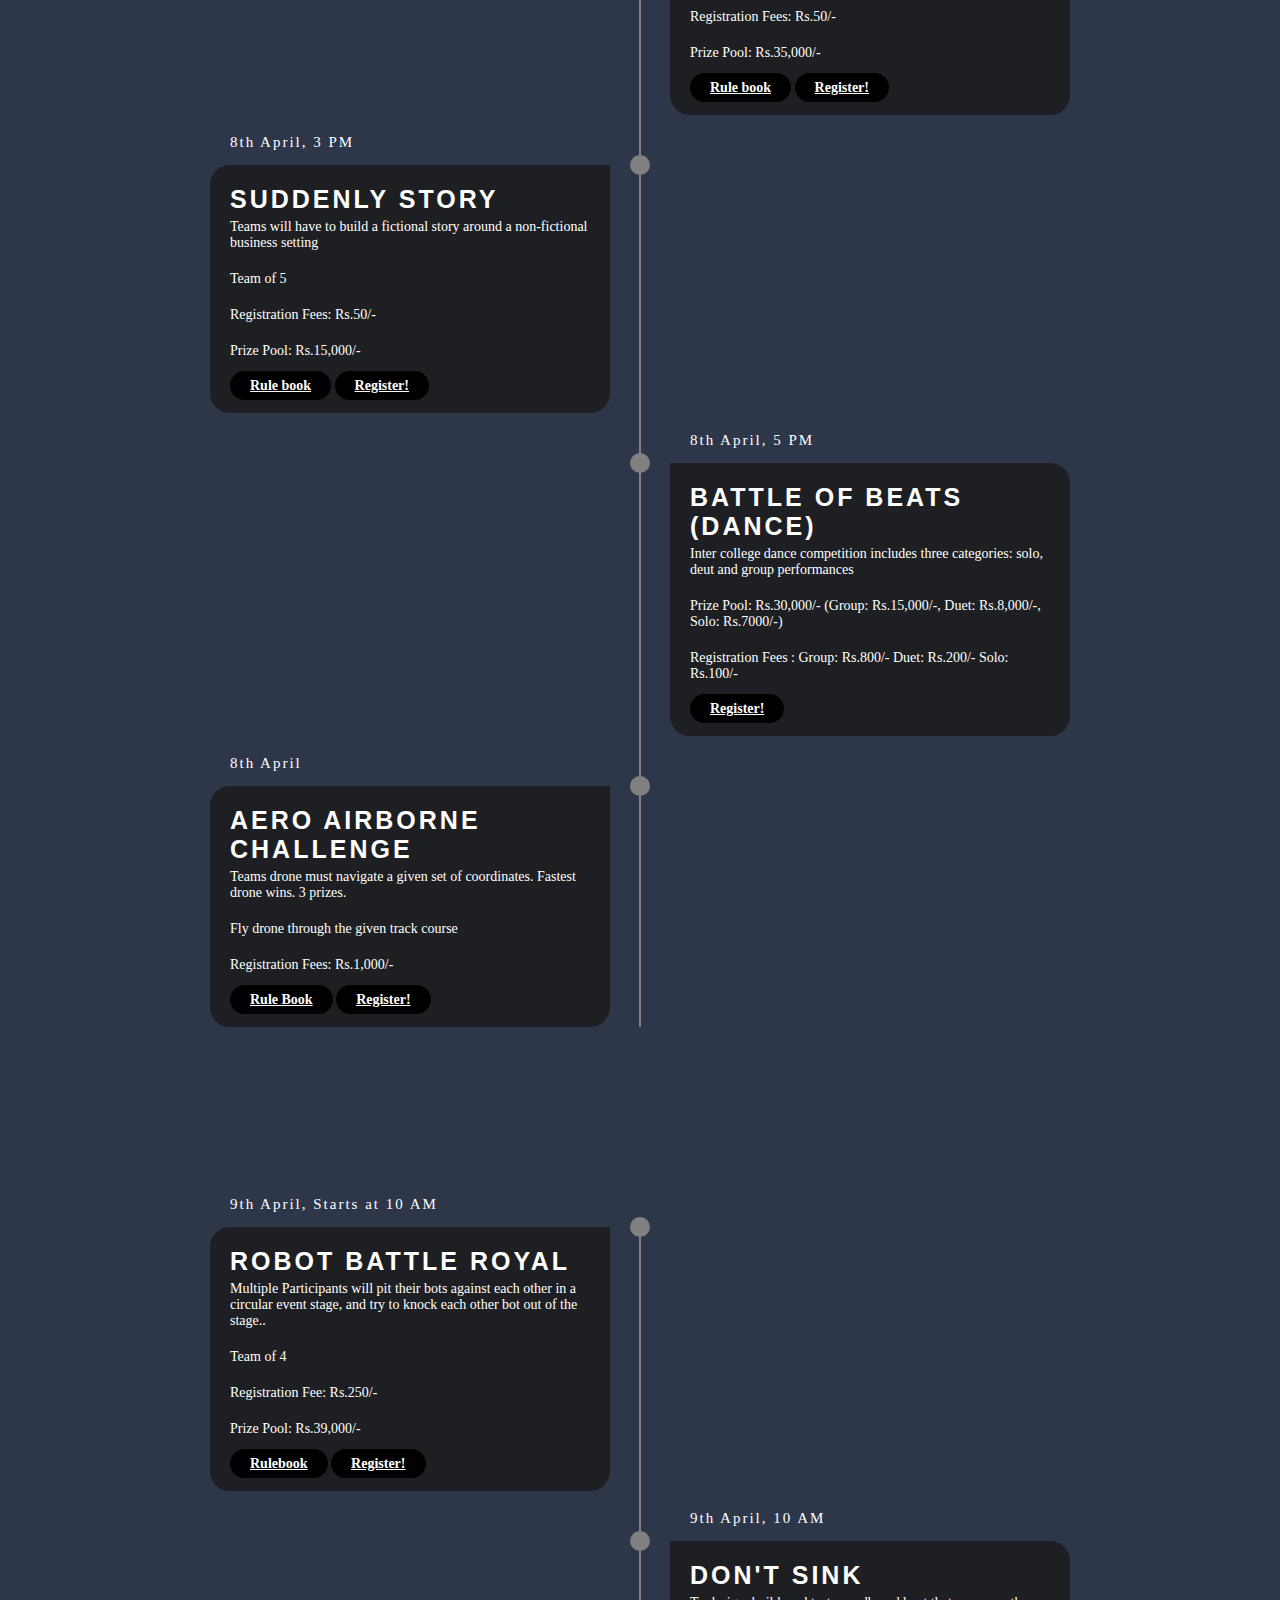
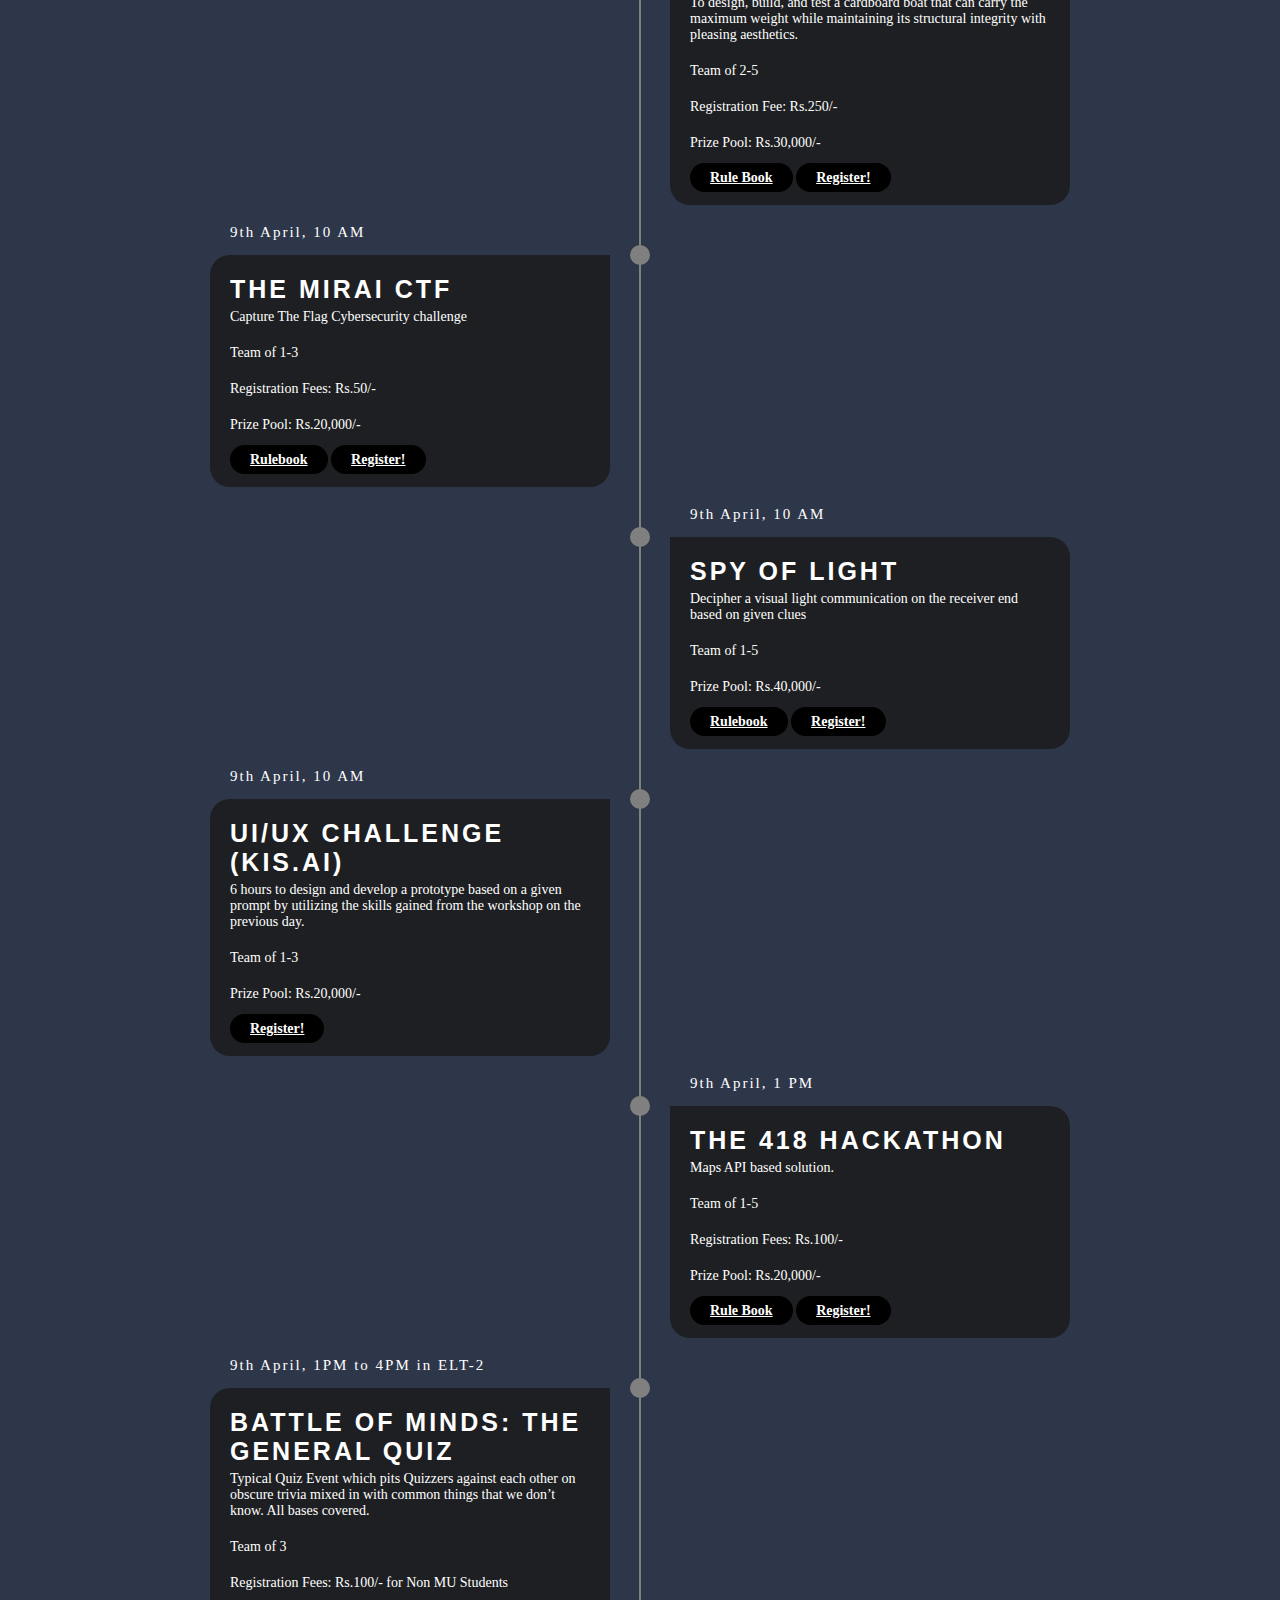
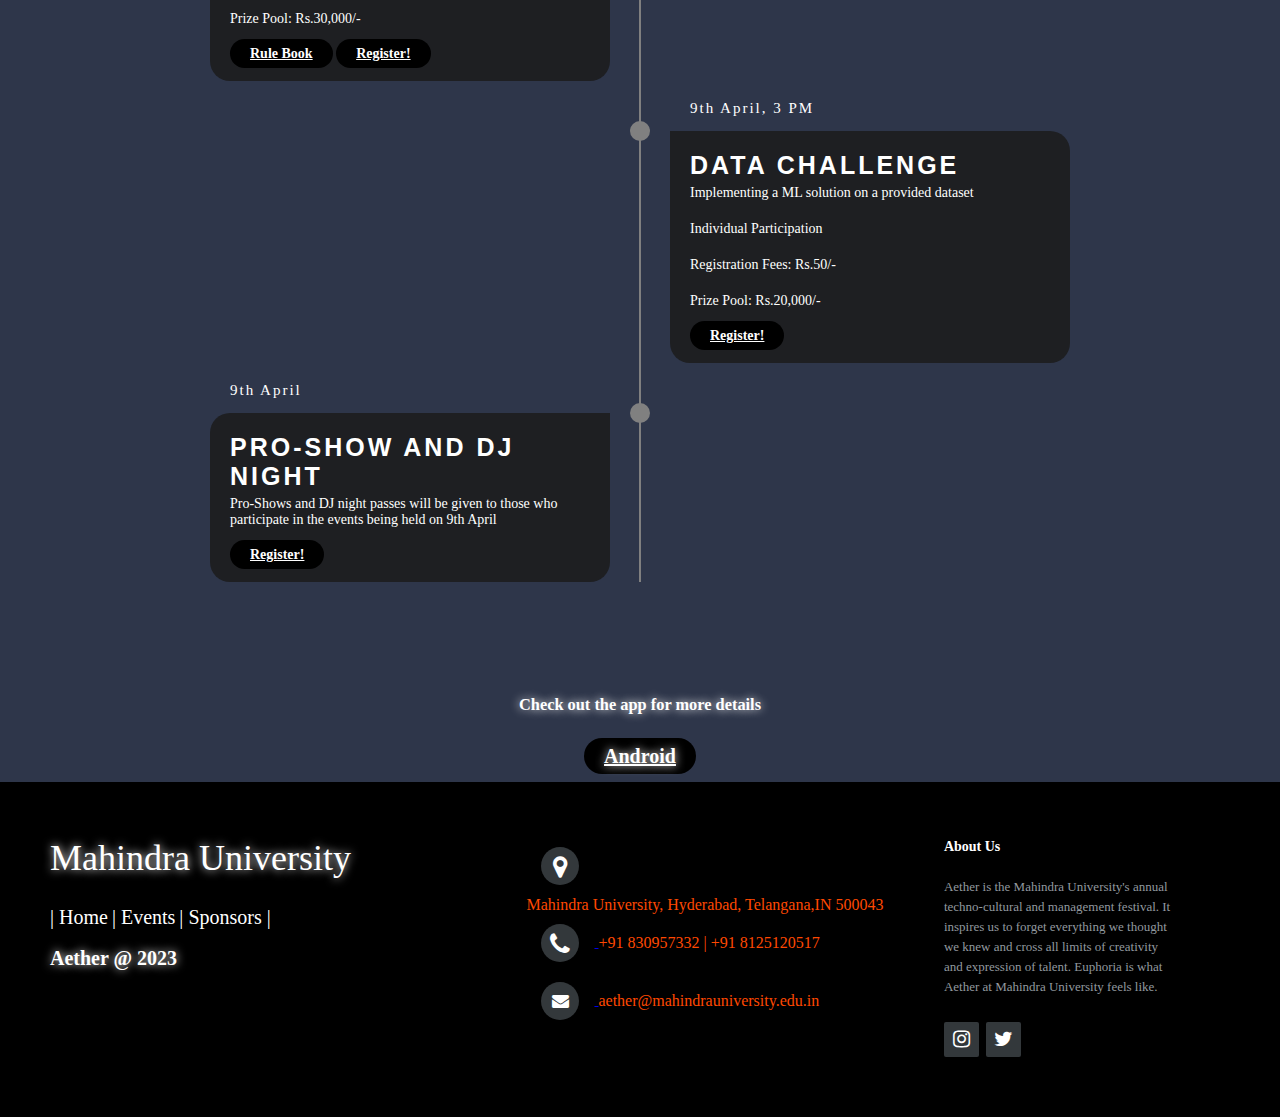
==== commit 35a7118d: "Update" ====
--- a/index.html
+++ b/index.html
@@ -250,7 +250,7 @@
             </li>  
             <li>
               <div class="timeline-content">
-                <h3 class="date">8th April, 2 PM to 4 PM</h3>
+                <h3 class="date">8th April, 10 AM to 5 PM</h3>
                 <h1>Rayleigh Race</h1>
                 <p>Relay race based hackathon on math</p>
                 <p>Team Size 4</p>
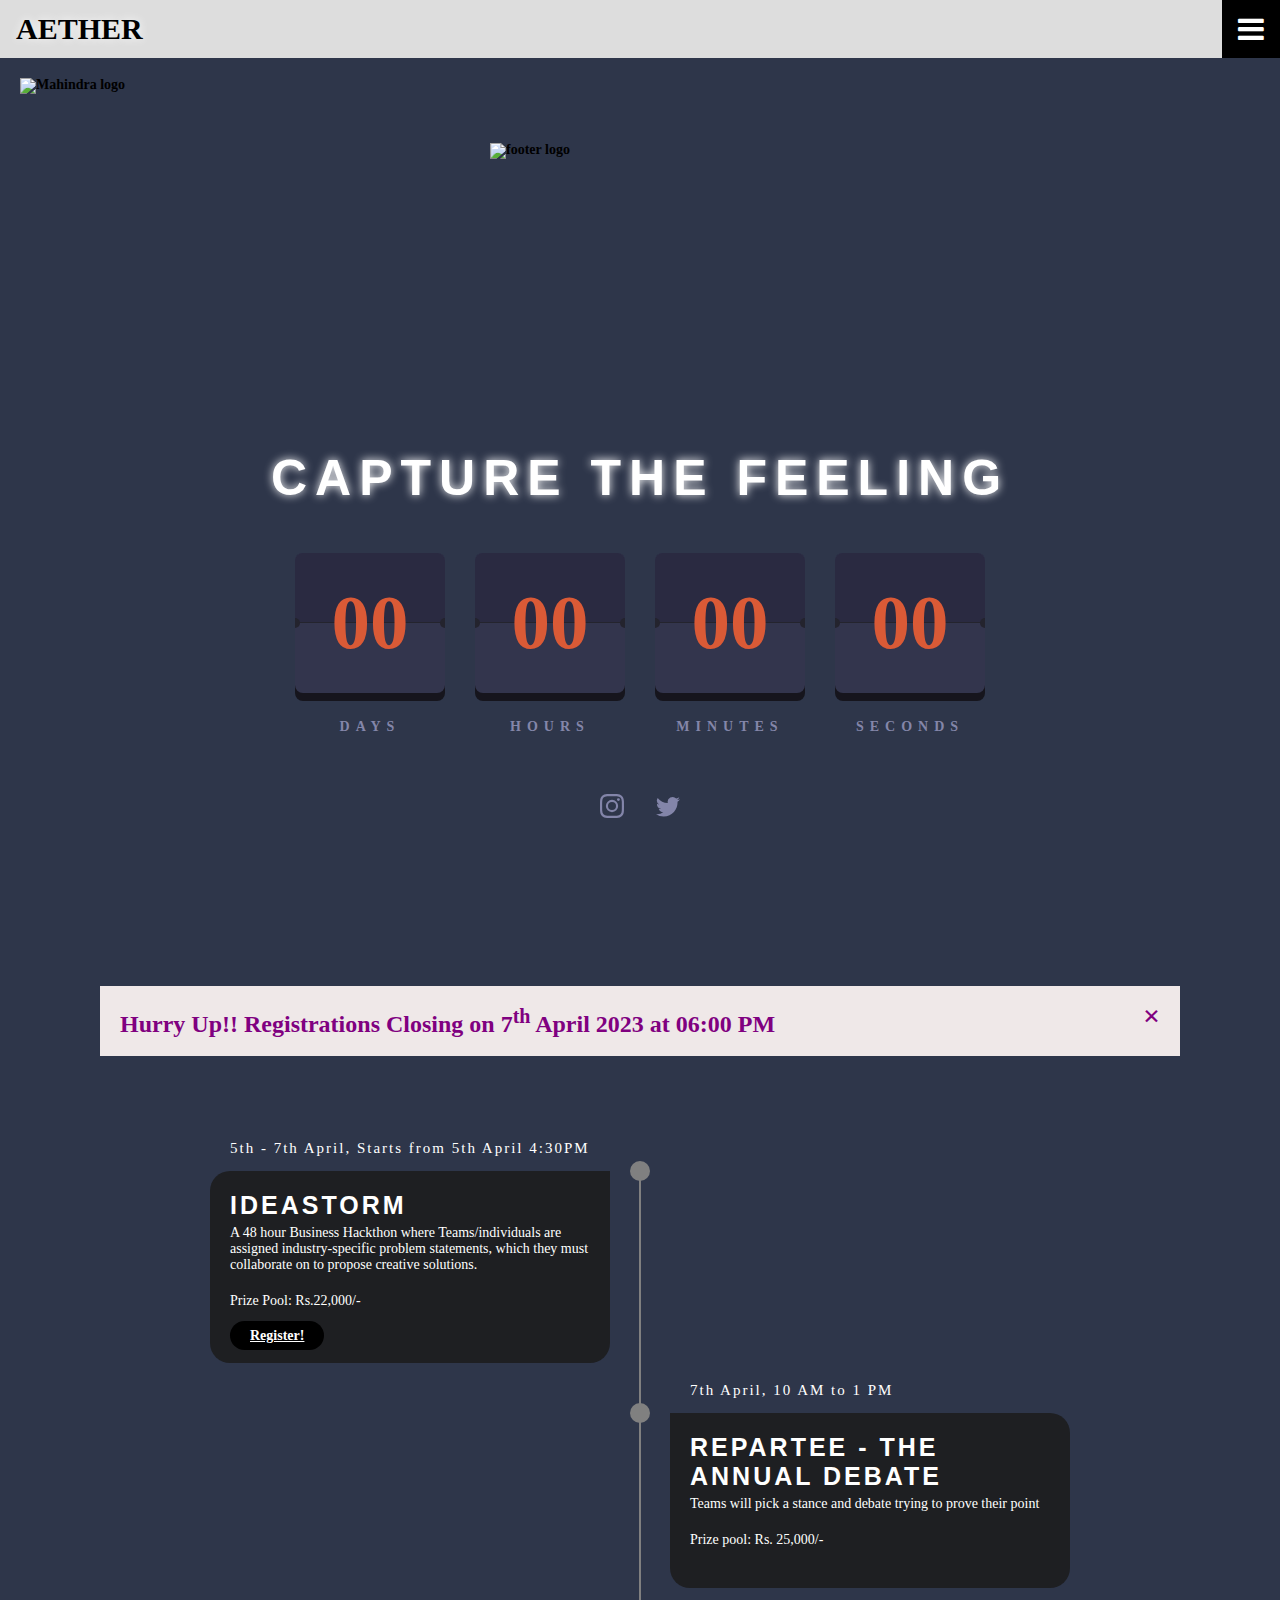
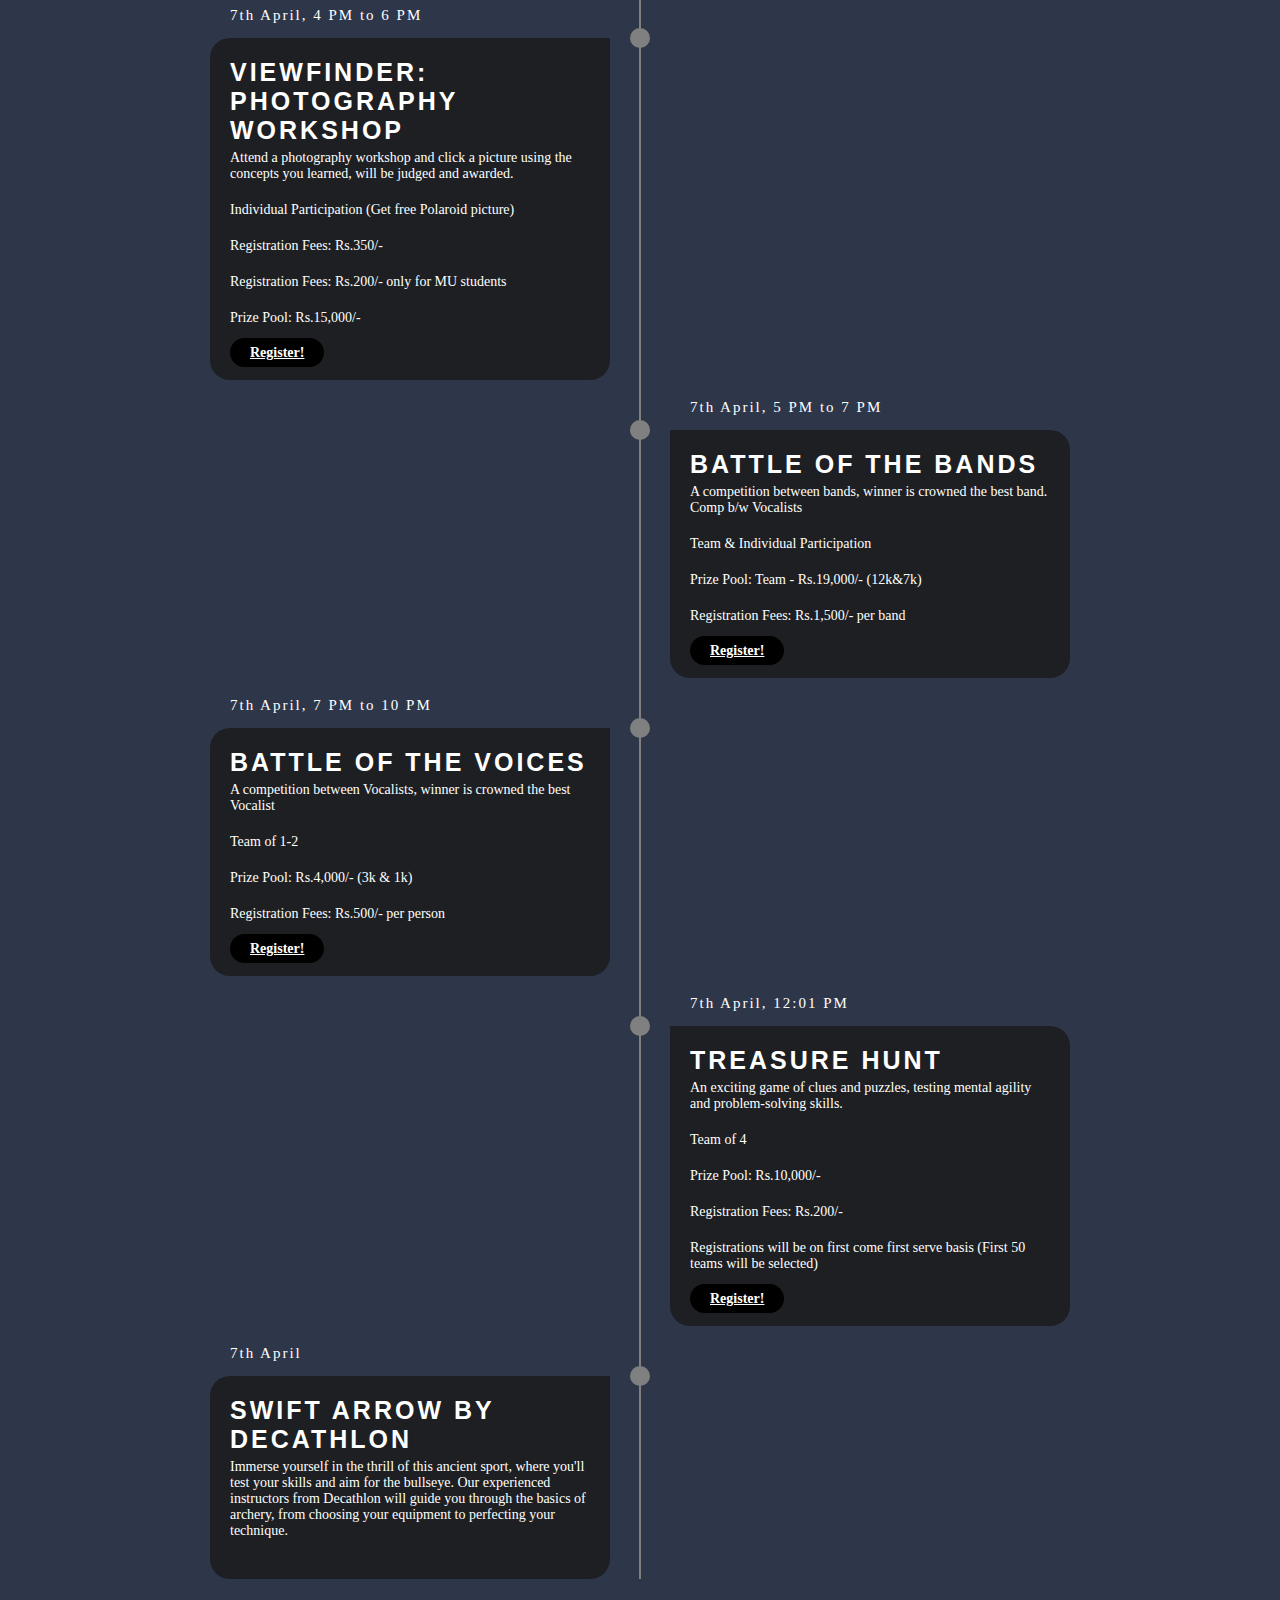
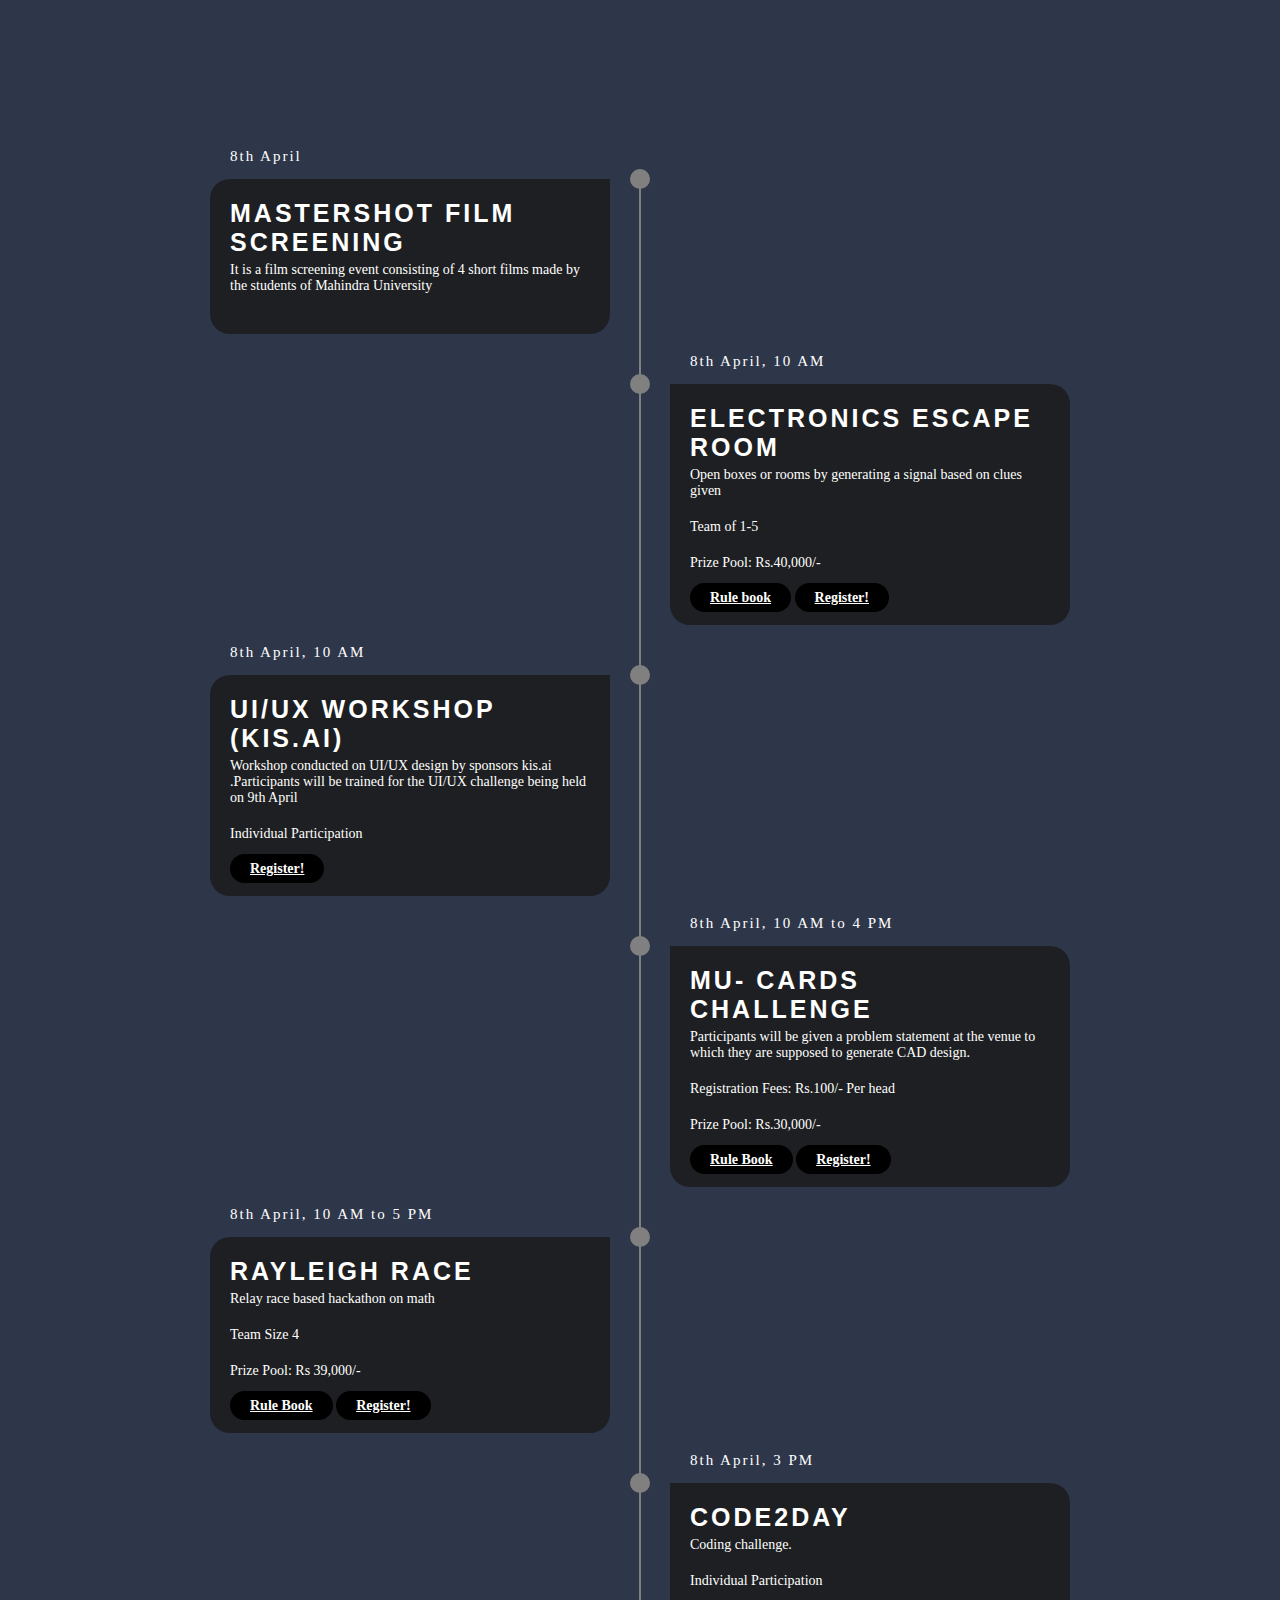
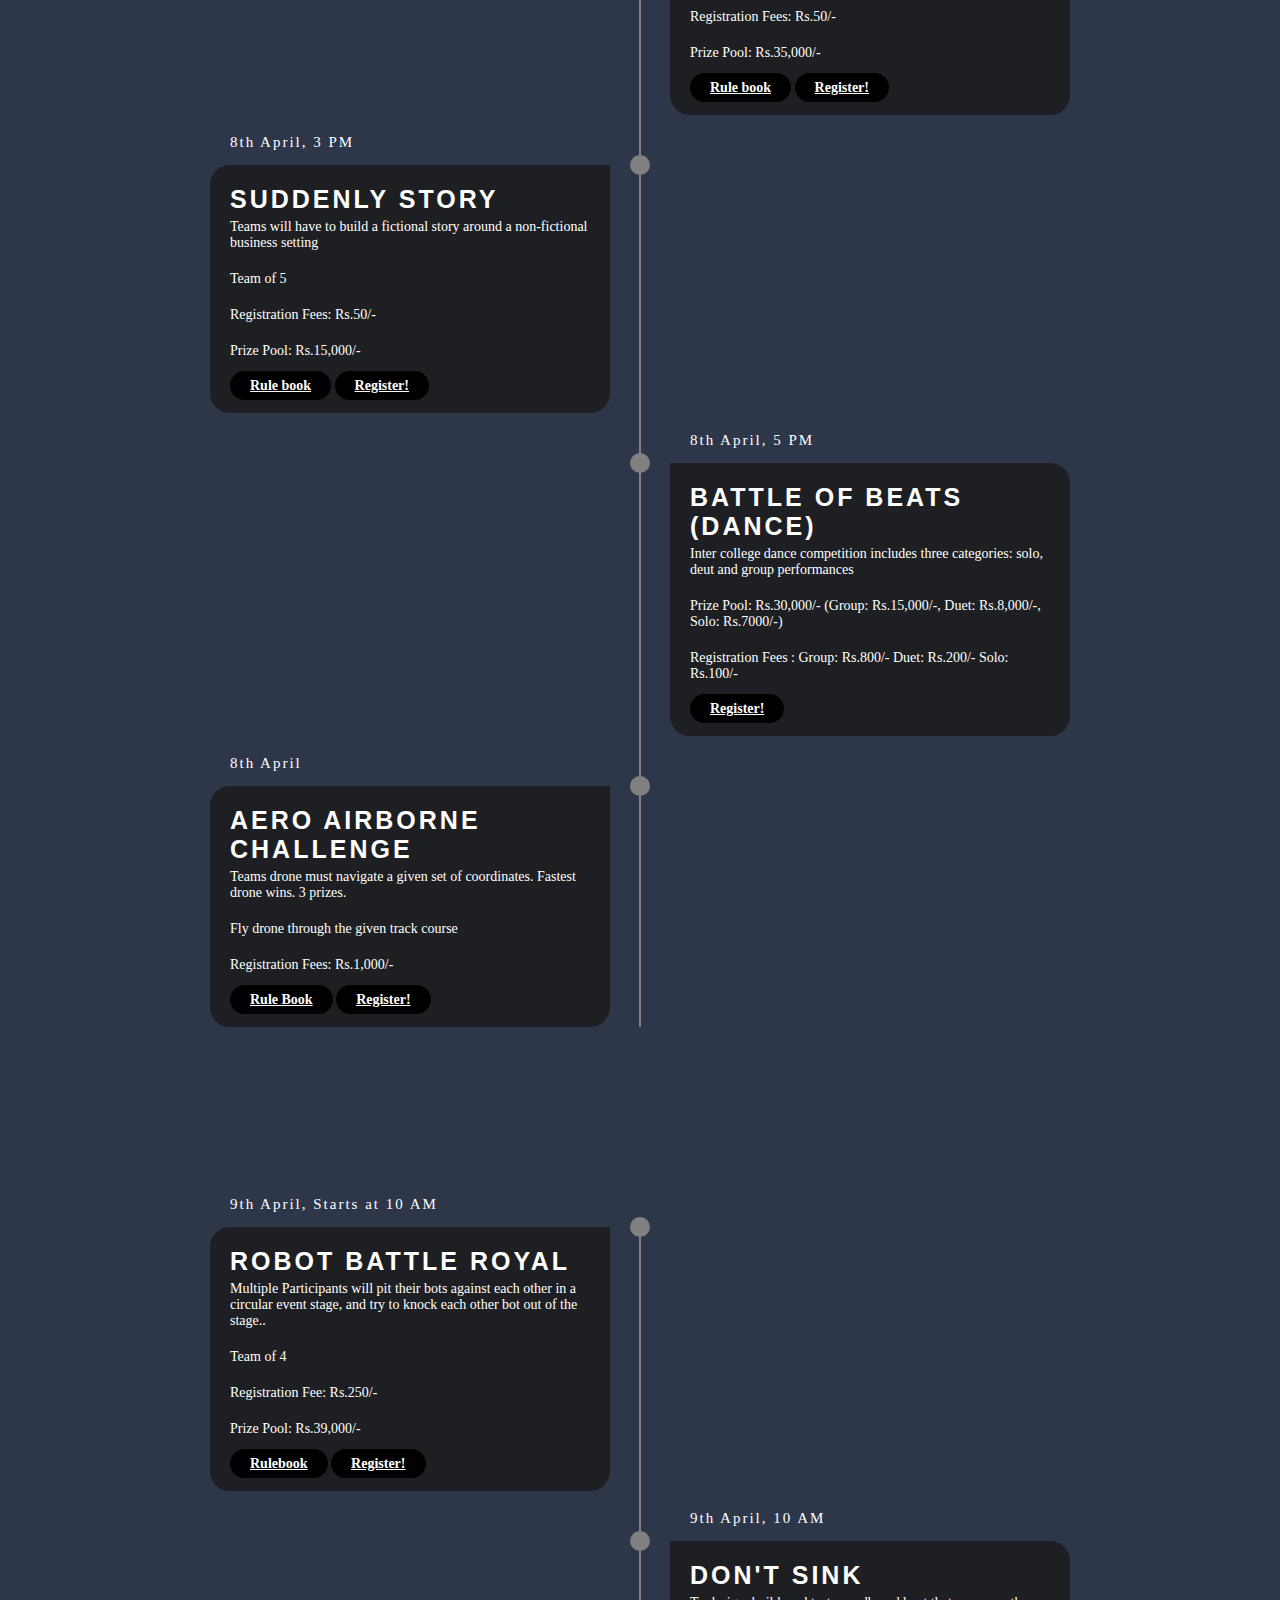
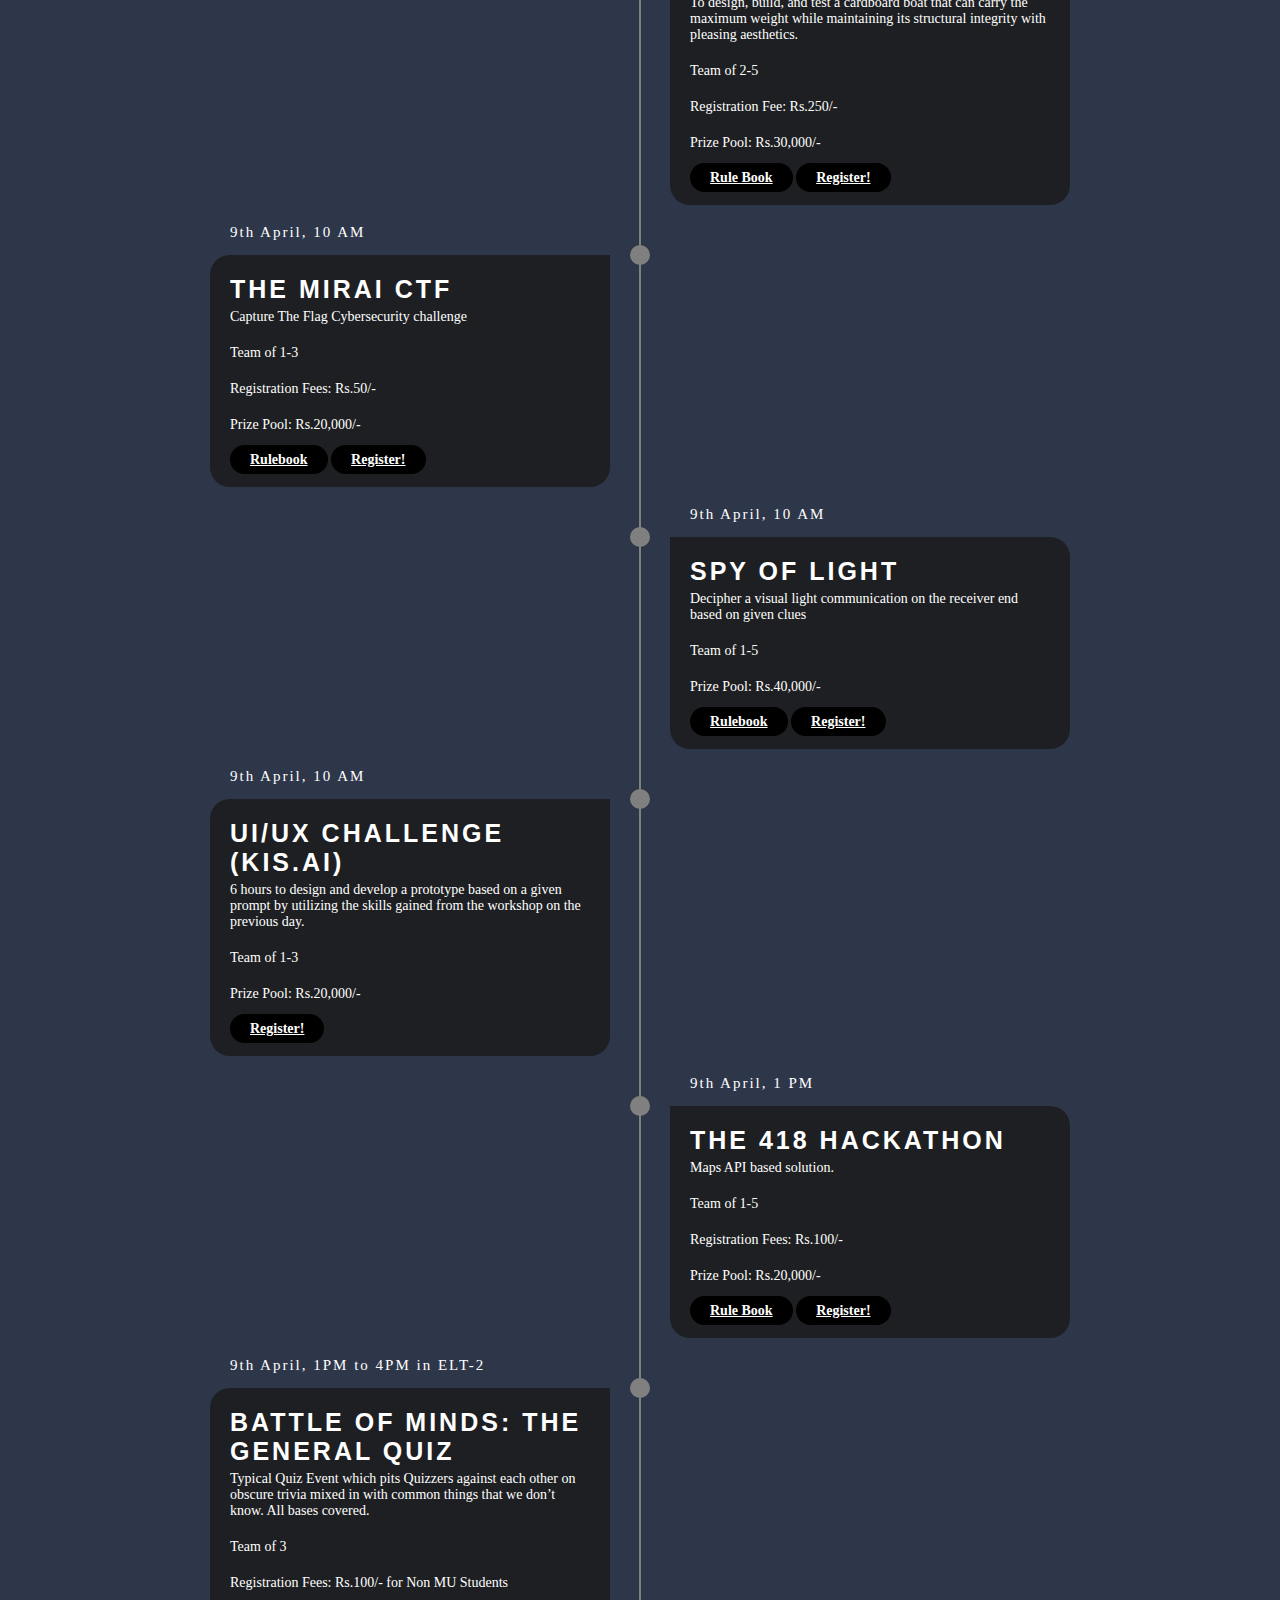
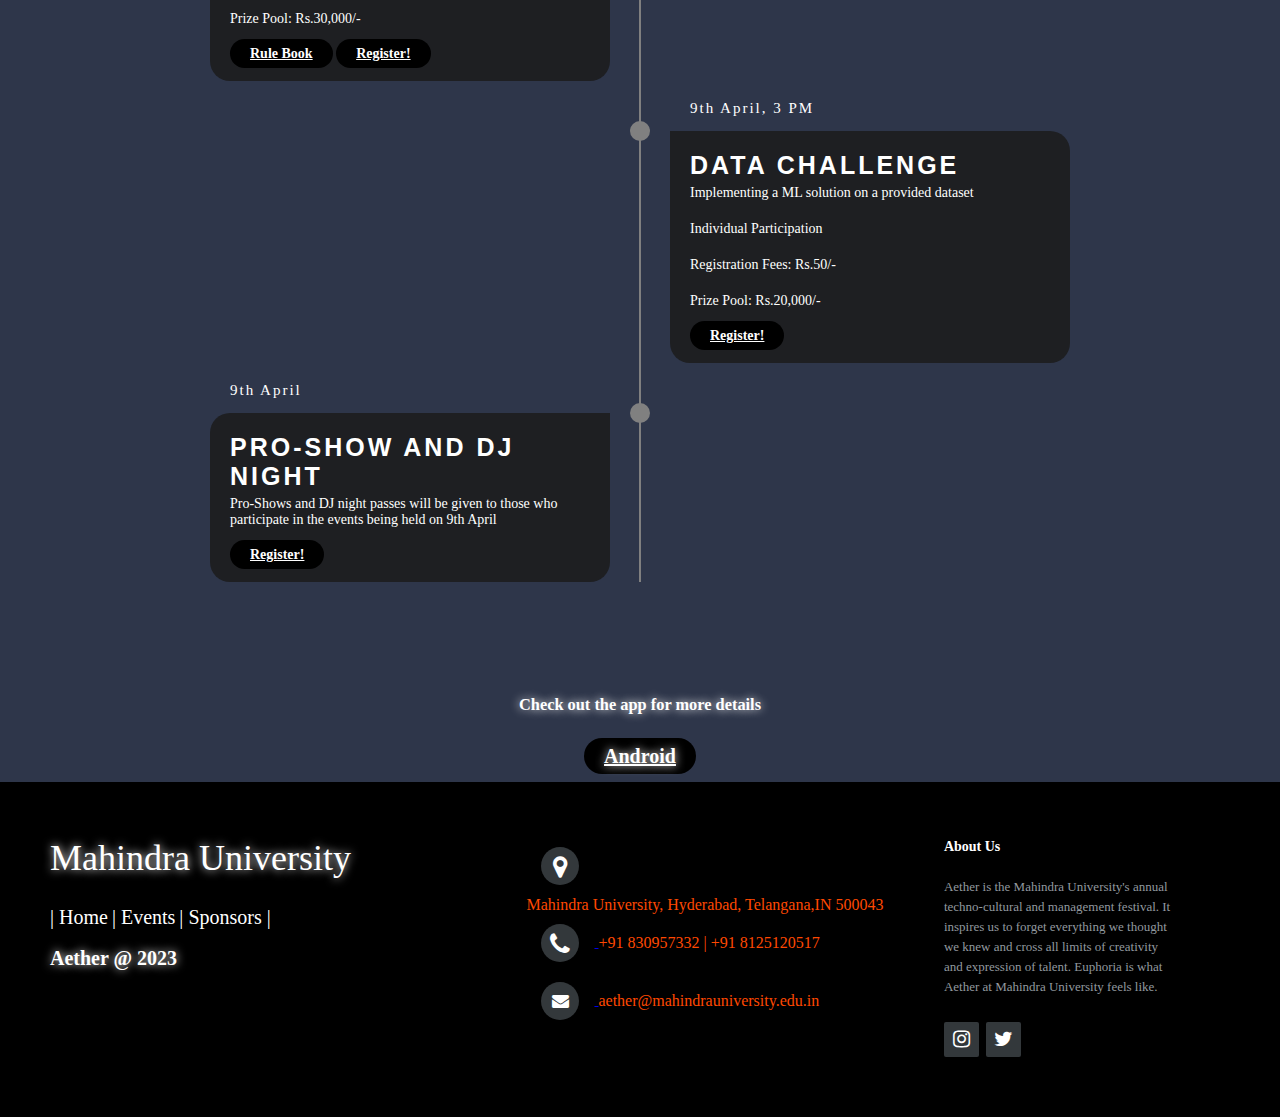
==== commit ce2eae01: "Update index.html" ====
--- a/index.html
+++ b/index.html
@@ -120,7 +120,7 @@
     <section>
       <div class="alert">
         <span class="closebtn" onclick="this.parentElement.style.display='none';">&times;</span>
-        Hurry Up!!  Registrations Closing on 6<sup>th</sup> April 2023 at 06:00 PM
+        Hurry Up!!  Registrations Closing on 7<sup>th</sup> April 2023 at 06:00 PM
         <br>
       </div>
       <div class="container">
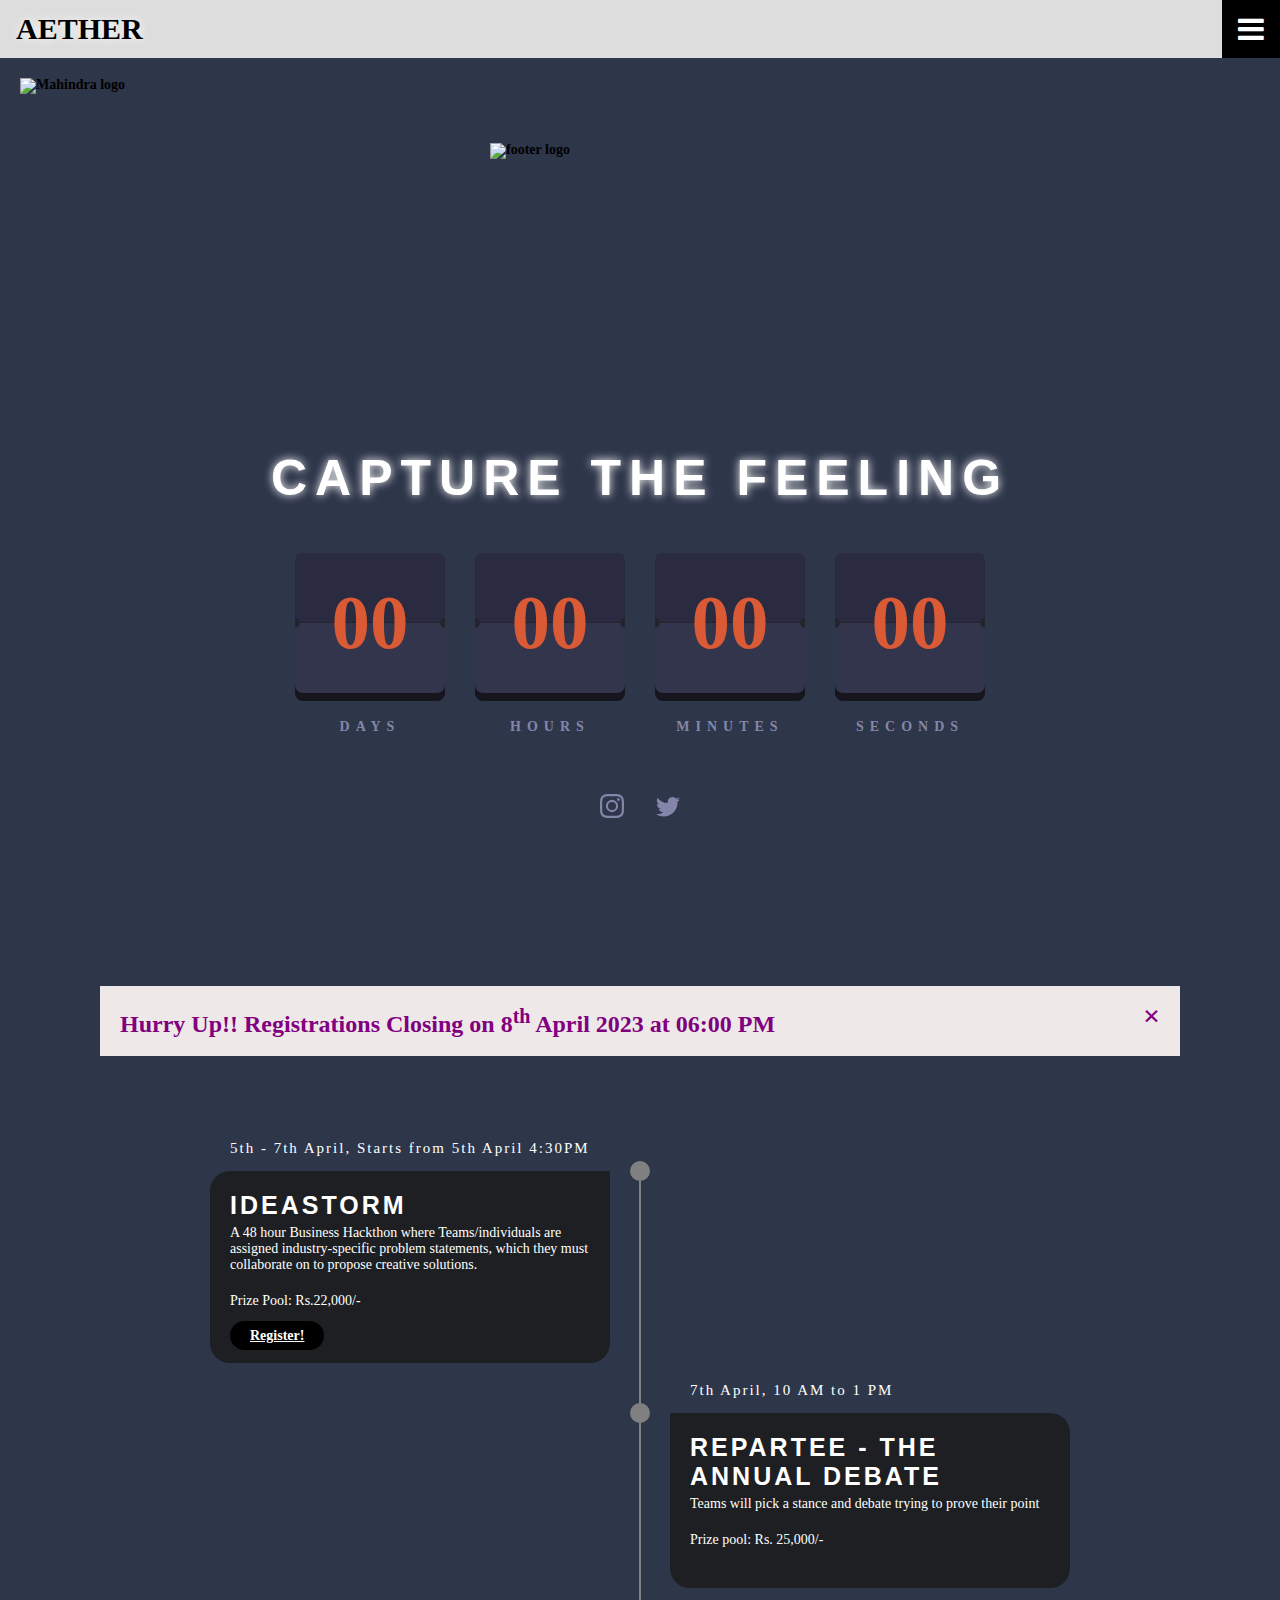
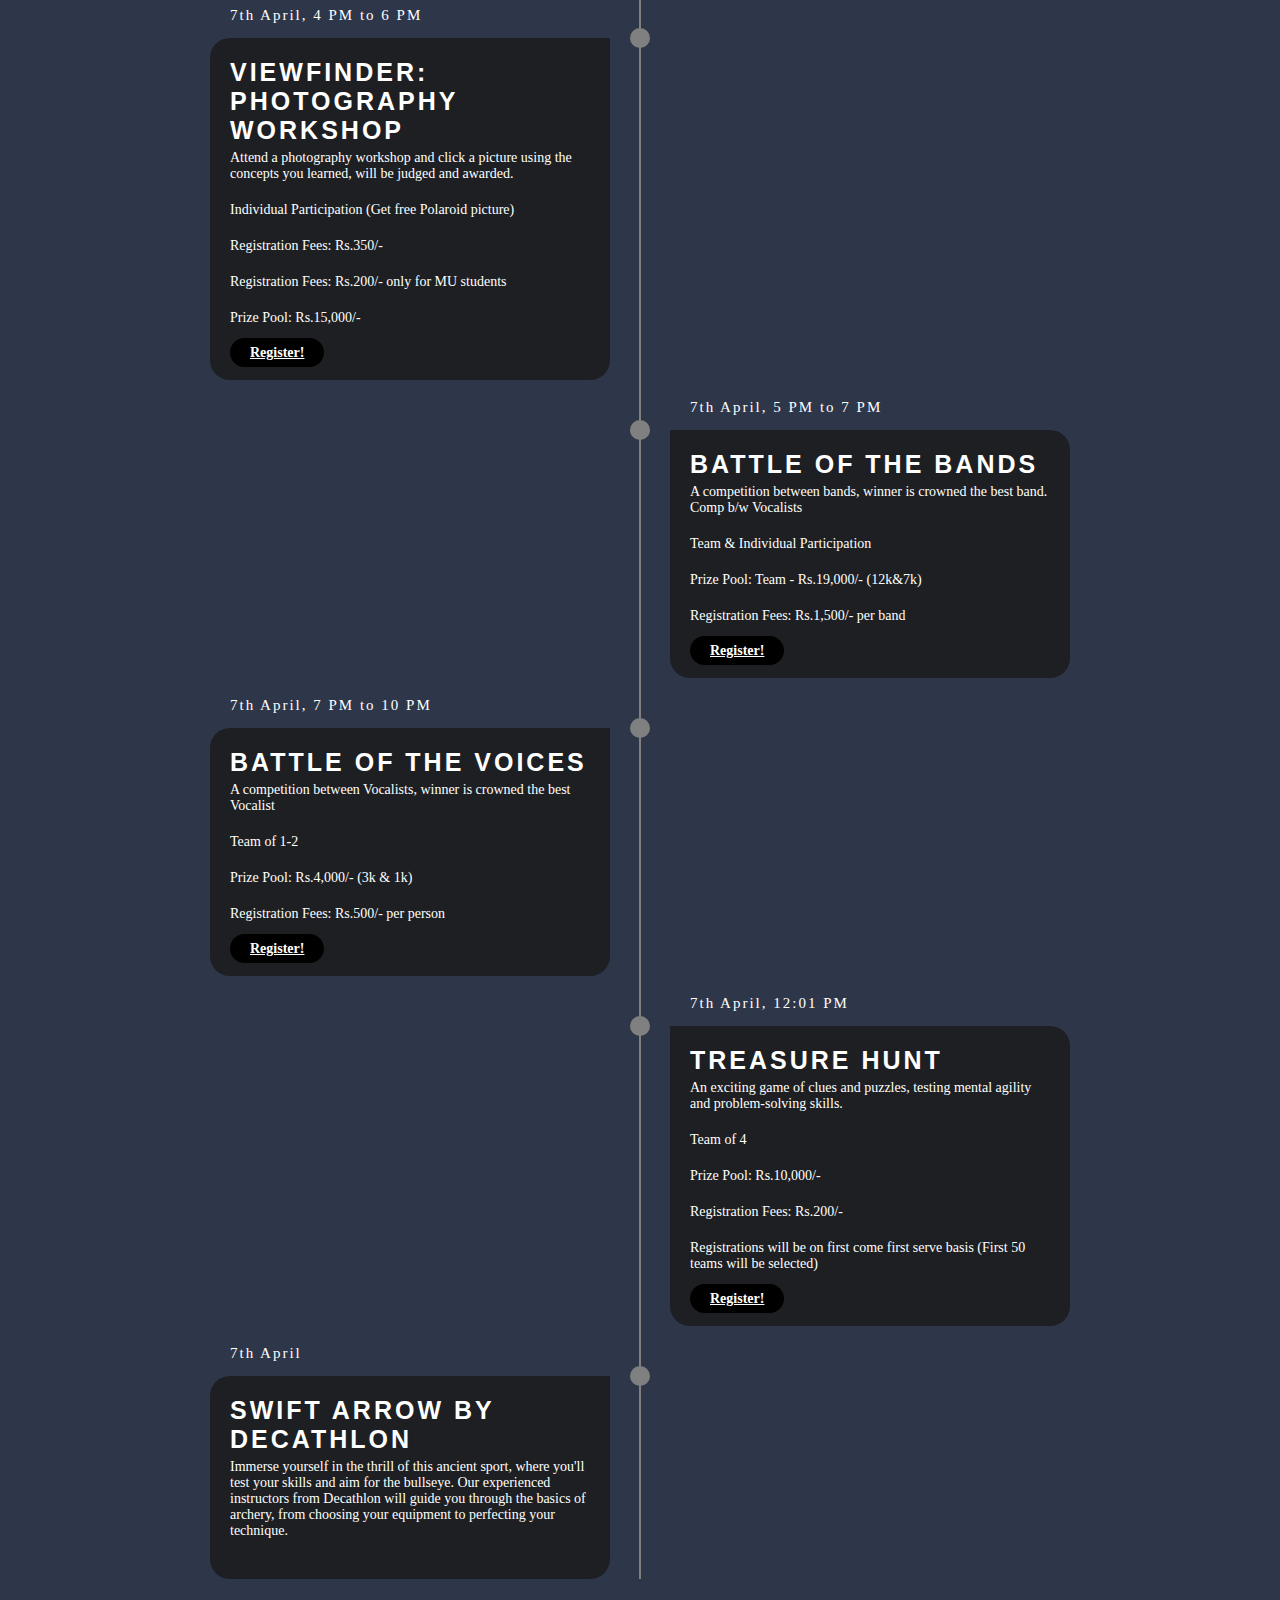
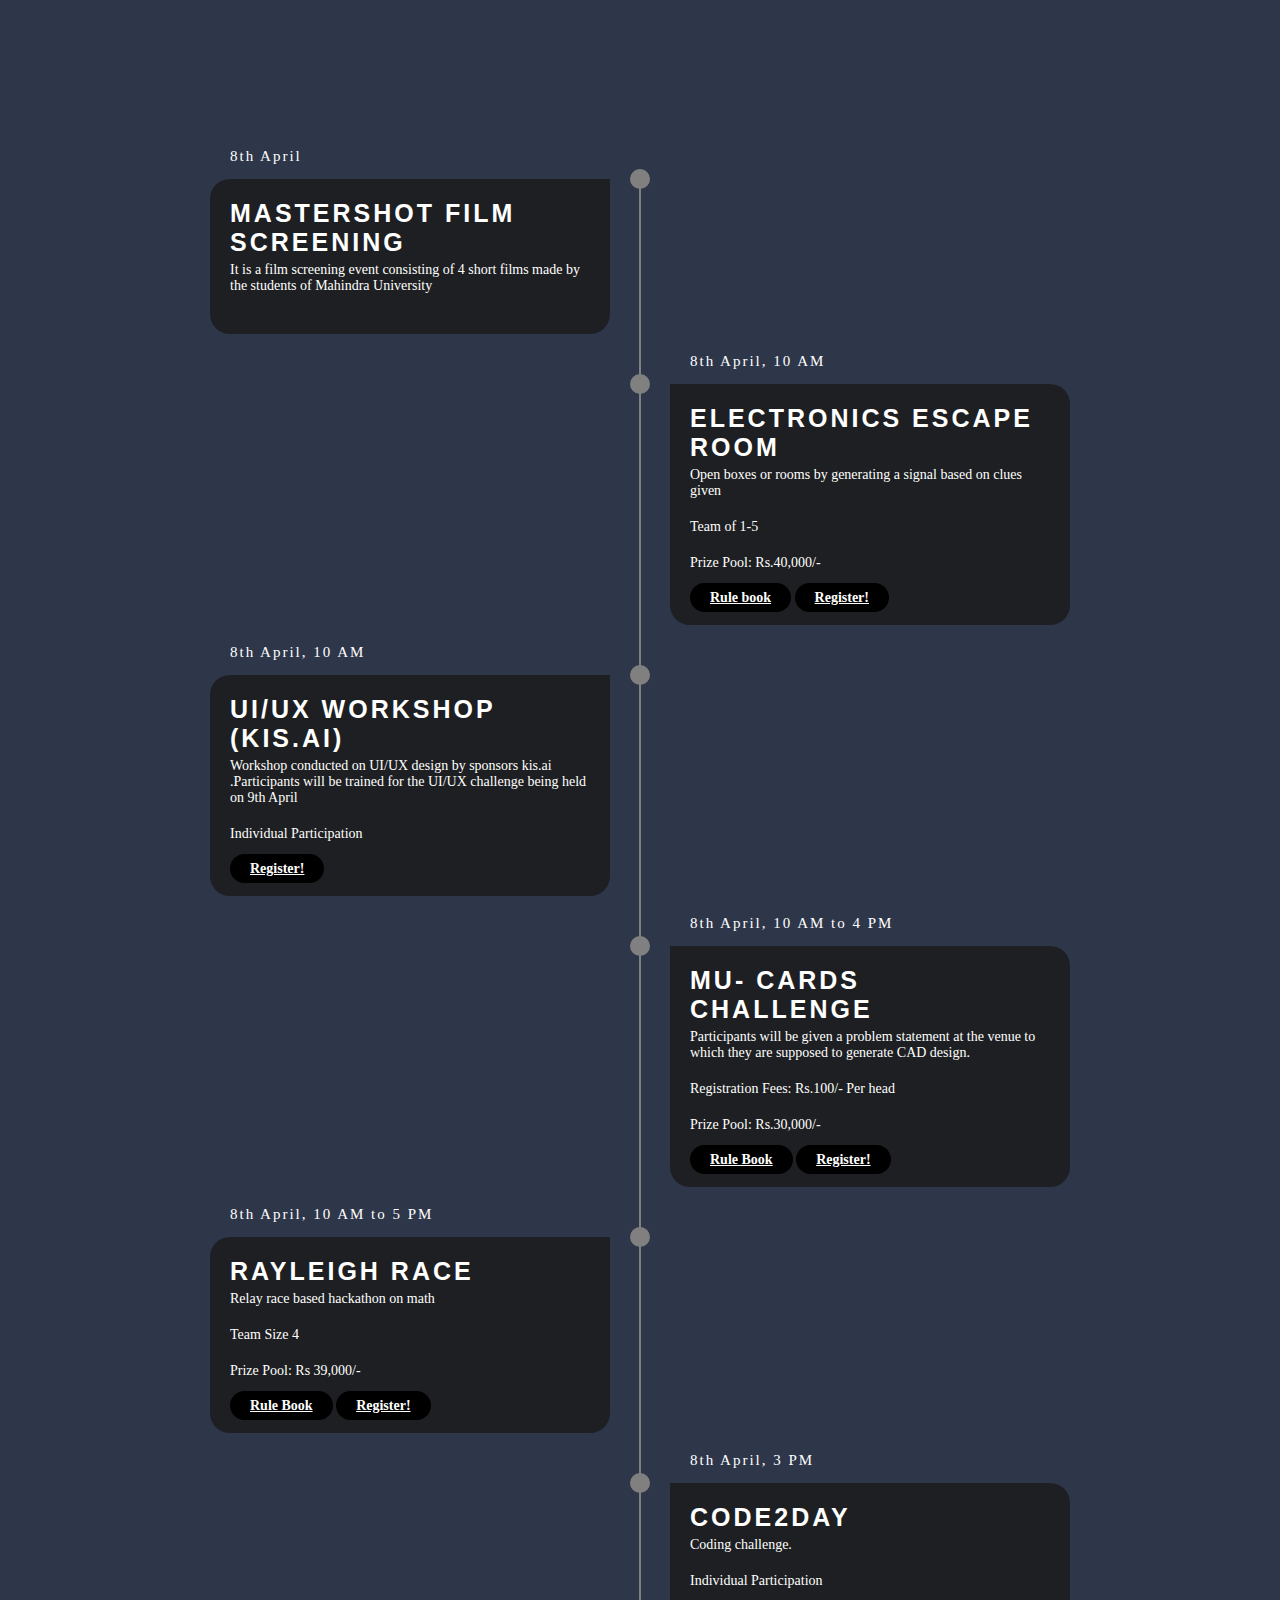
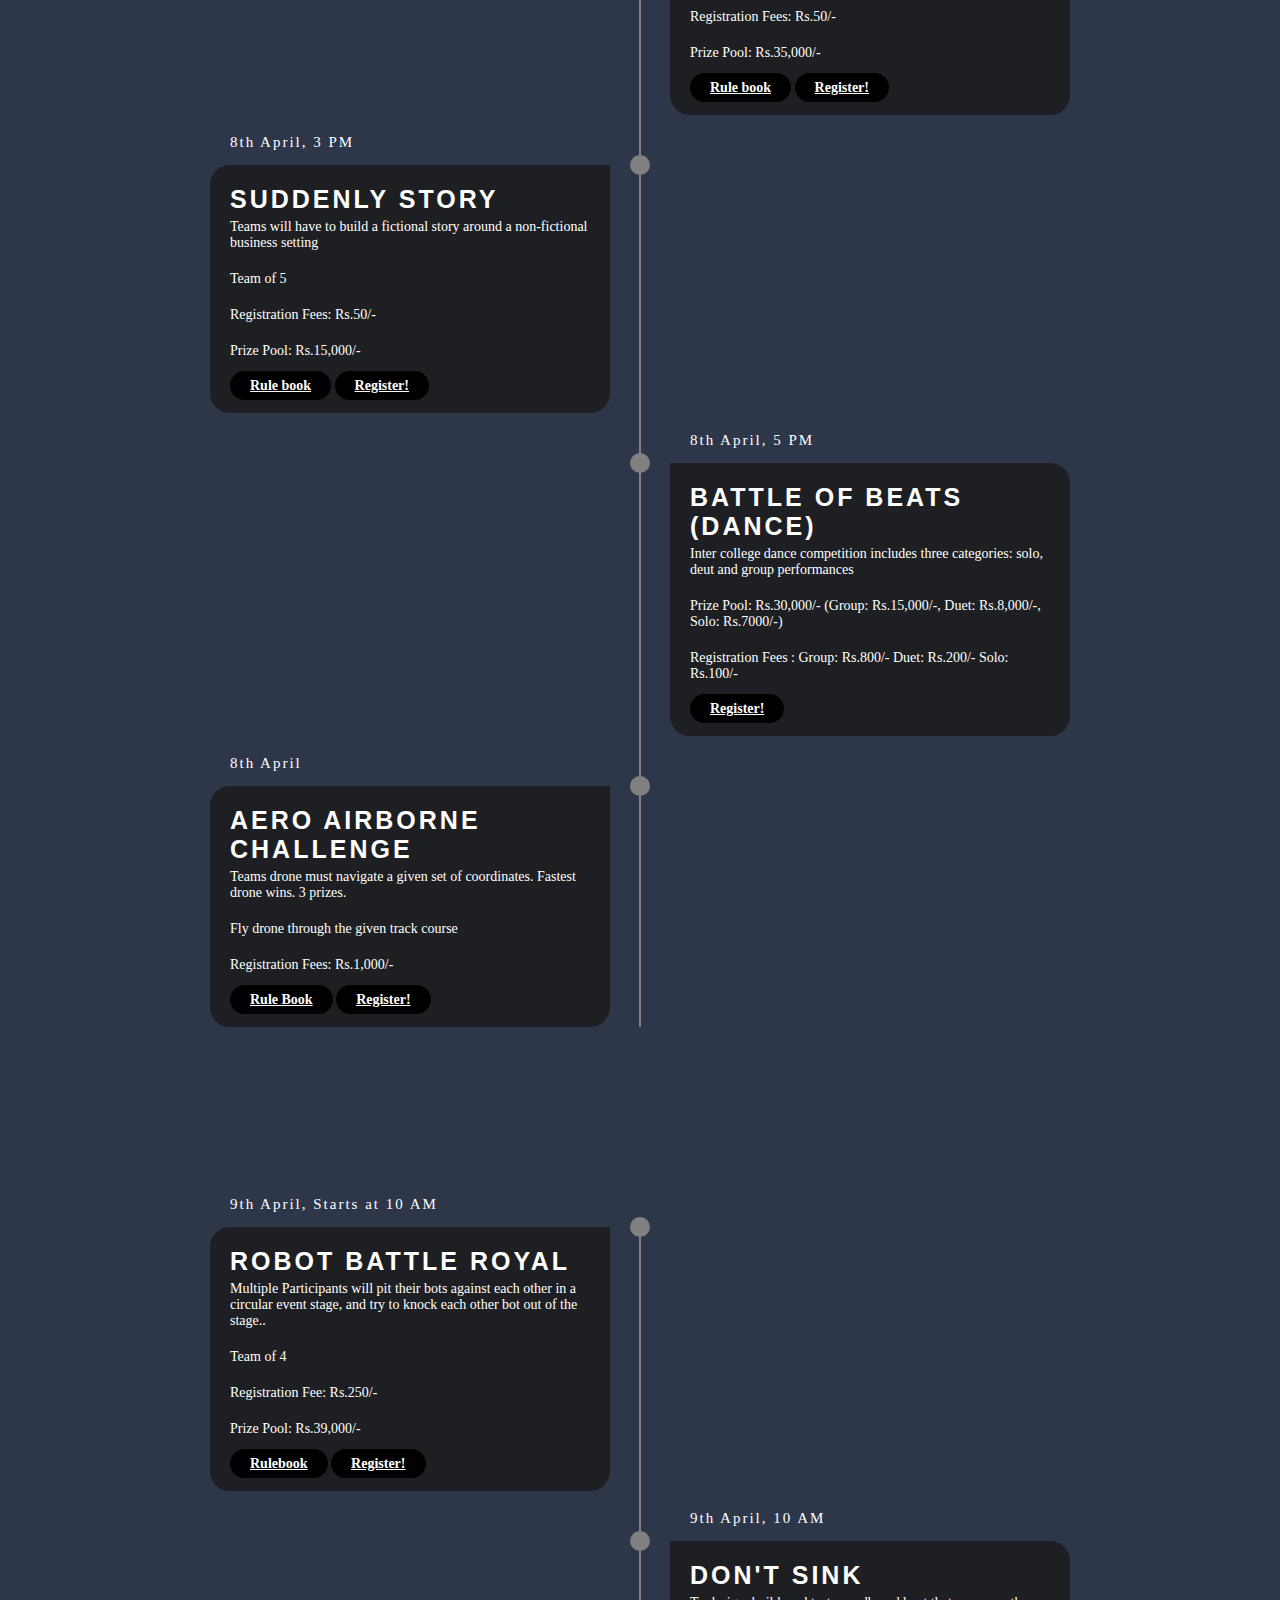
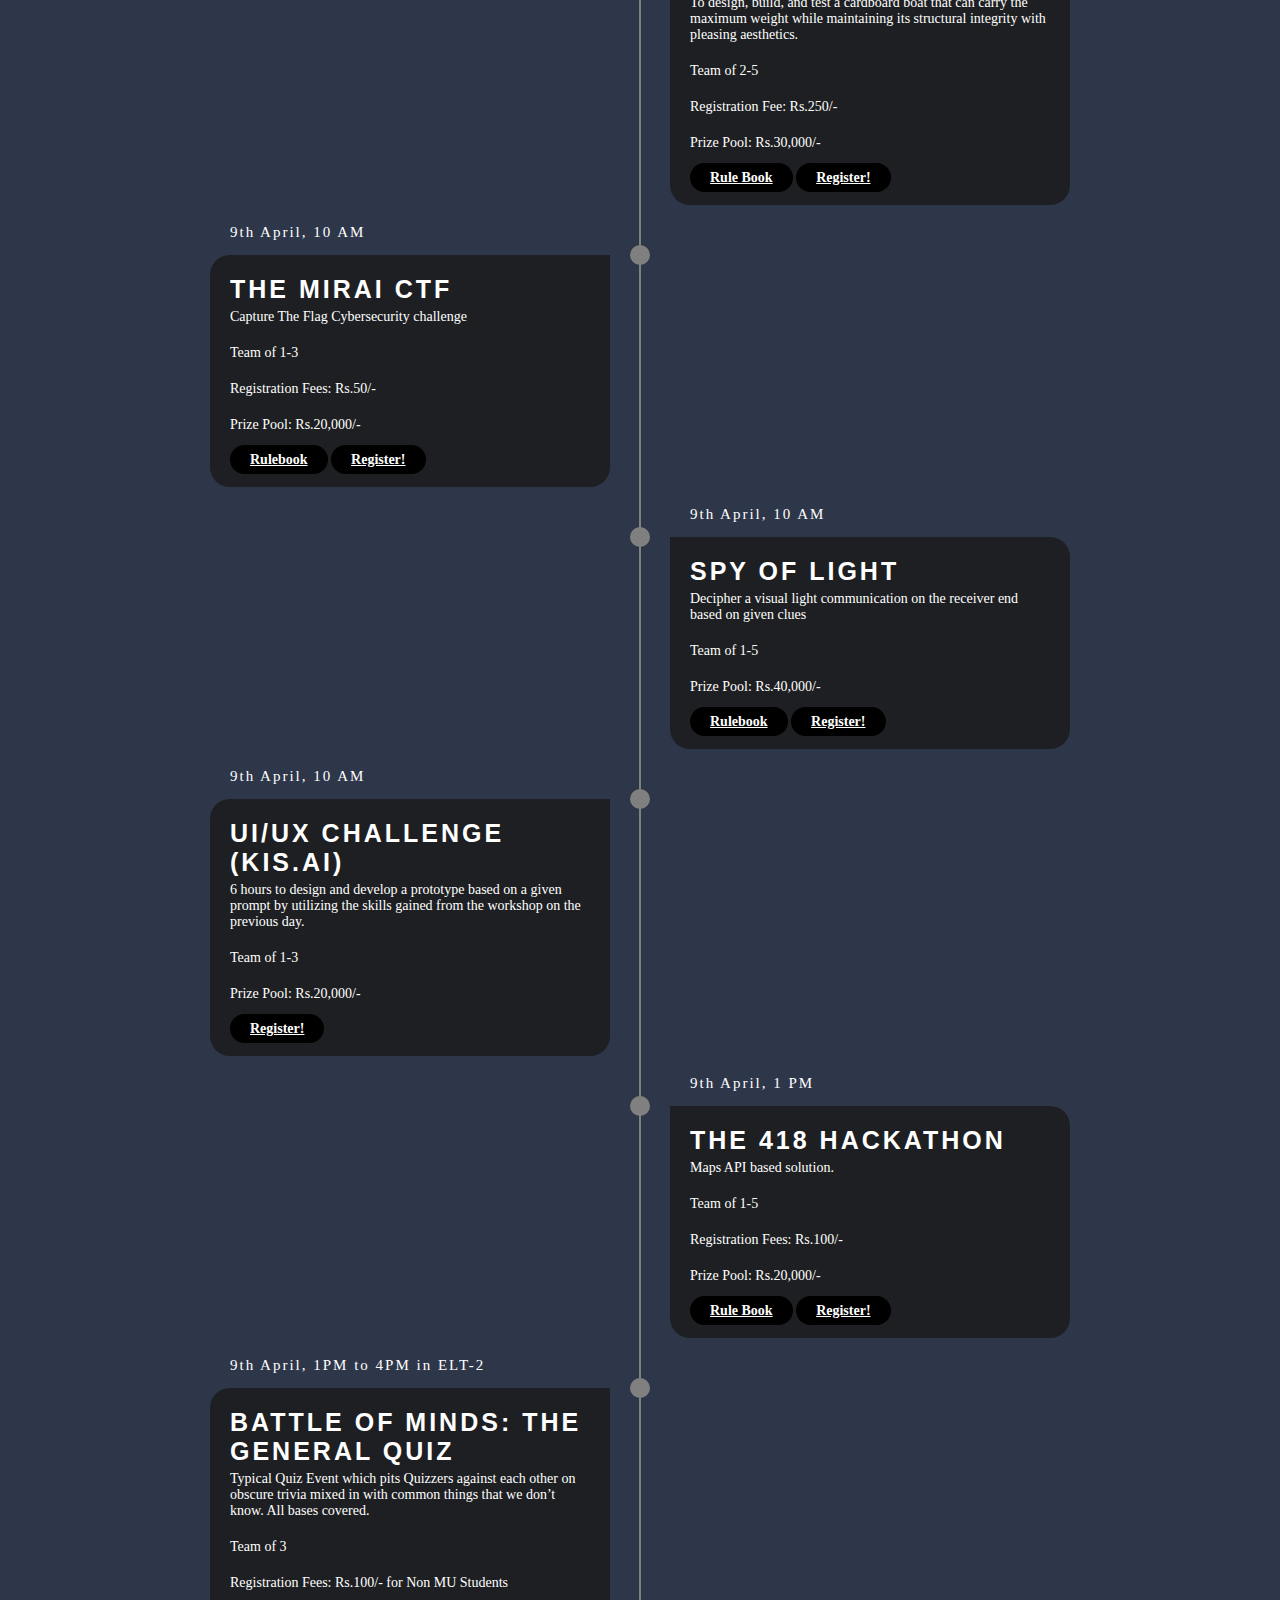
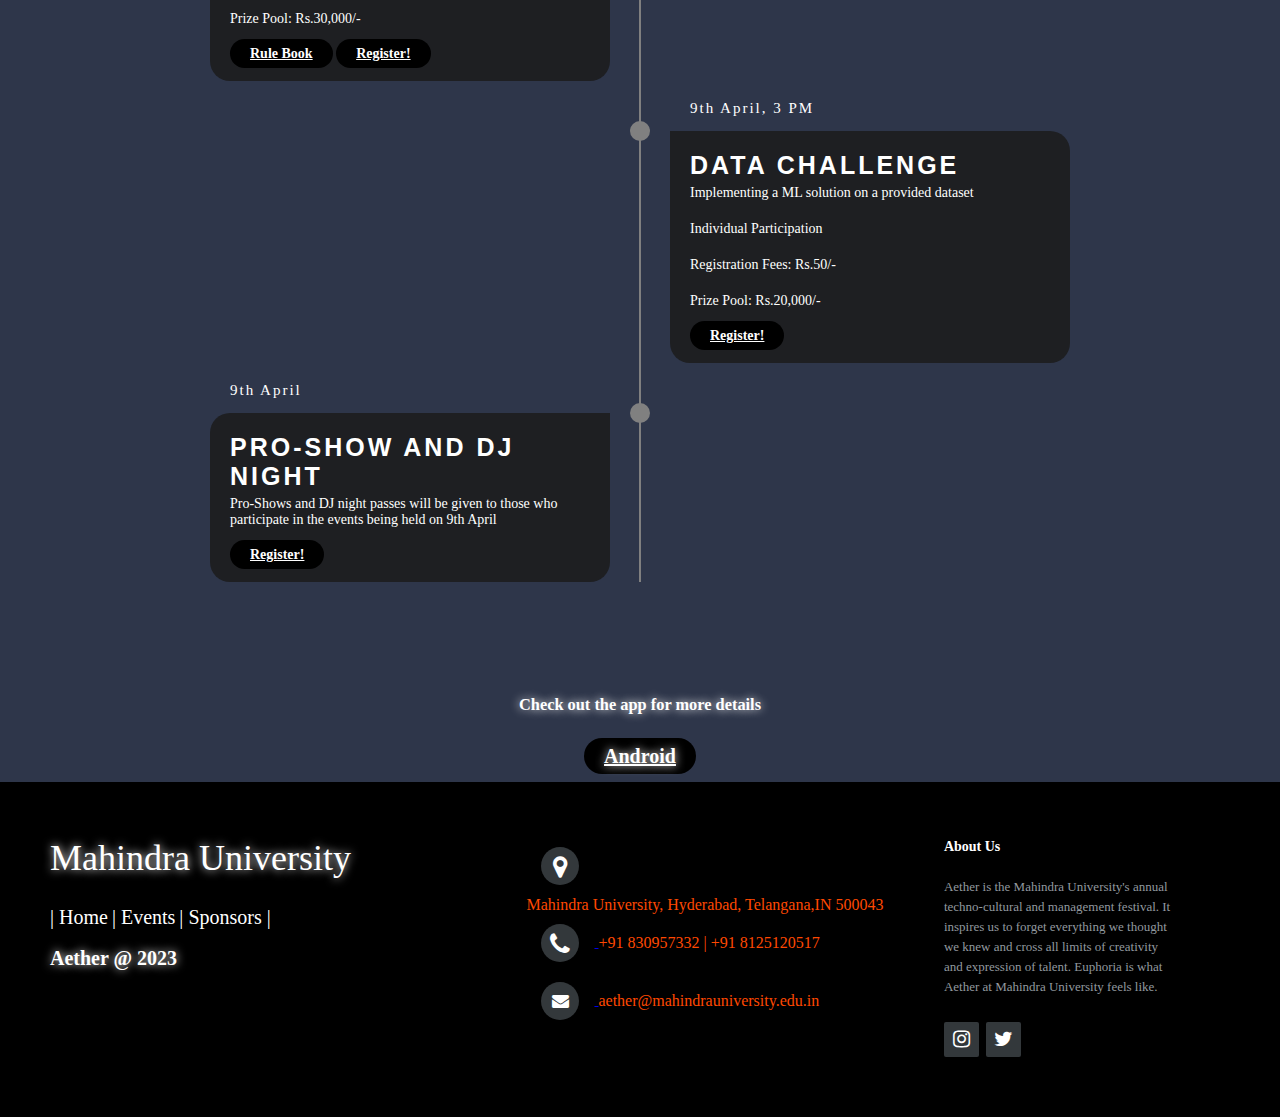
==== commit c5095d79: "Update index.html" ====
--- a/index.html
+++ b/index.html
@@ -120,7 +120,7 @@
     <section>
       <div class="alert">
         <span class="closebtn" onclick="this.parentElement.style.display='none';">&times;</span>
-        Hurry Up!!  Registrations Closing on 7<sup>th</sup> April 2023 at 06:00 PM
+        Hurry Up!!  Registrations Closing on 8<sup>th</sup> April 2023 at 06:00 PM
         <br>
       </div>
       <div class="container">
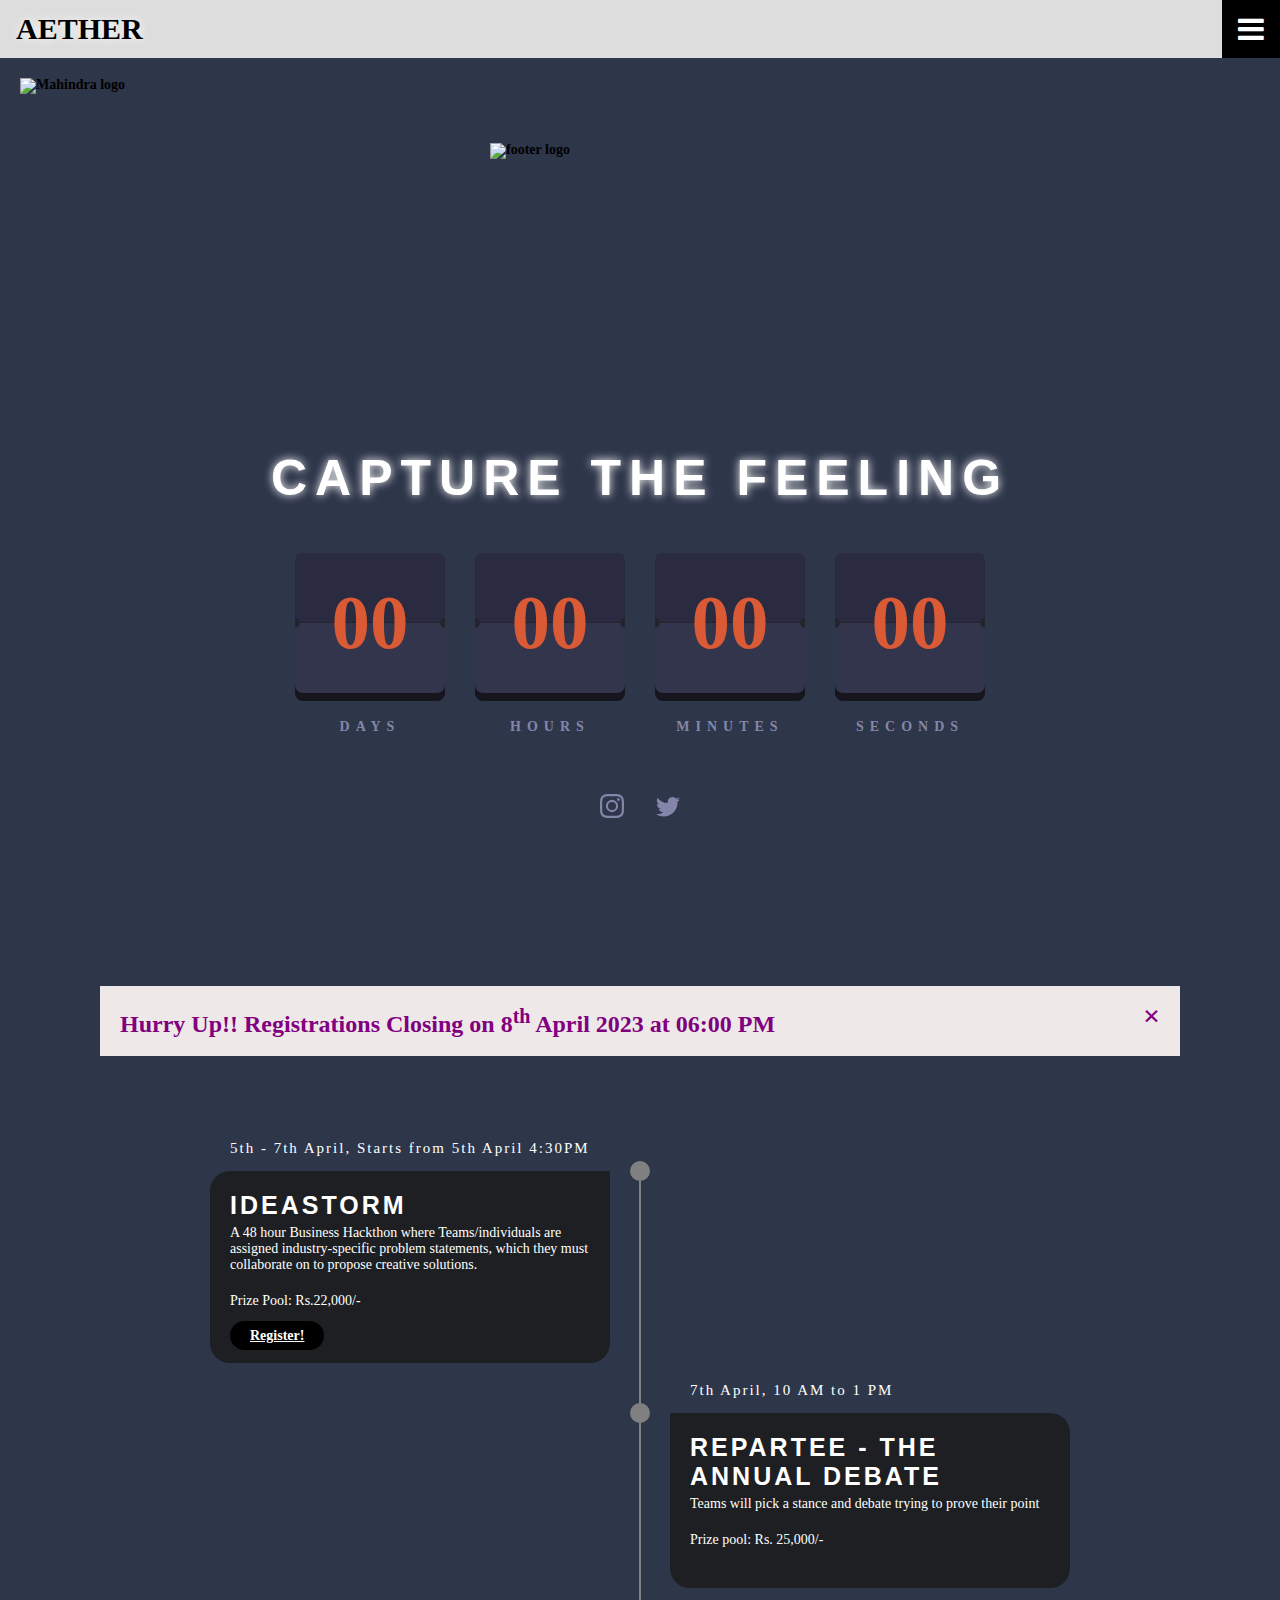
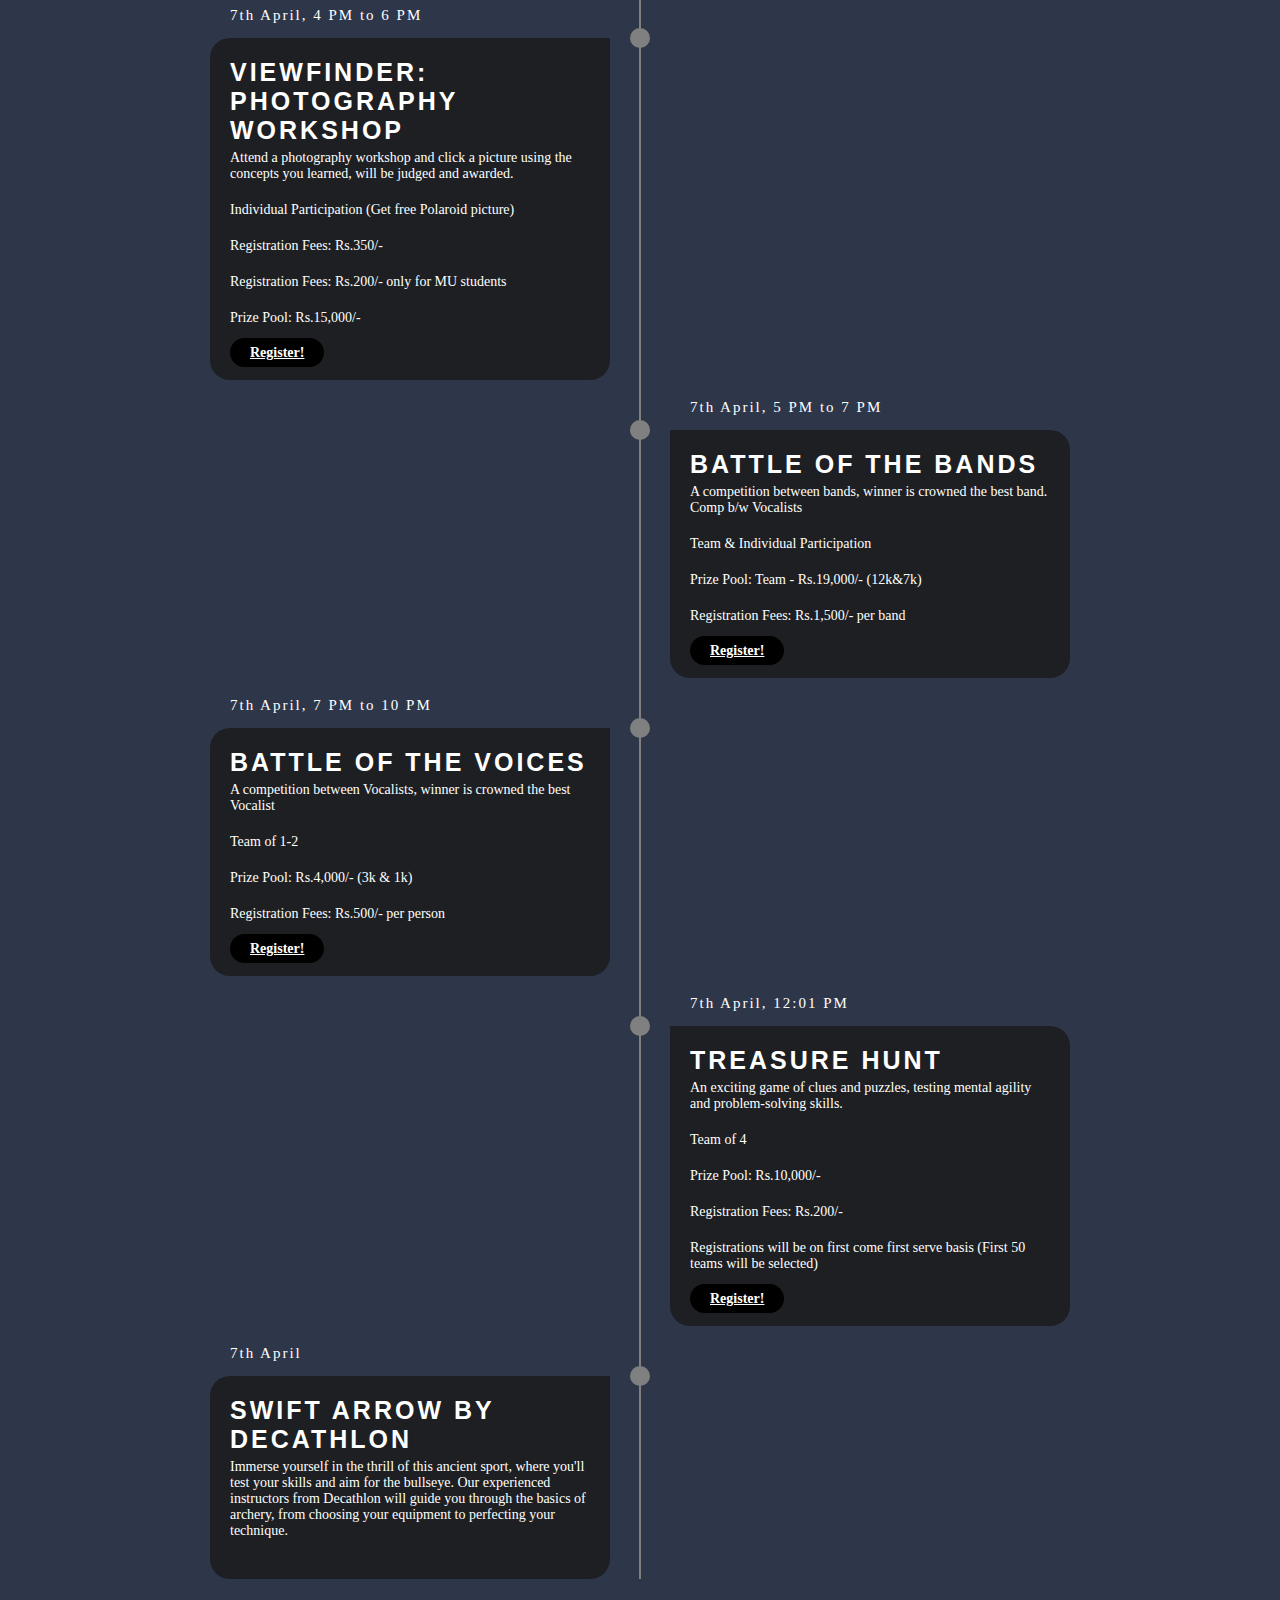
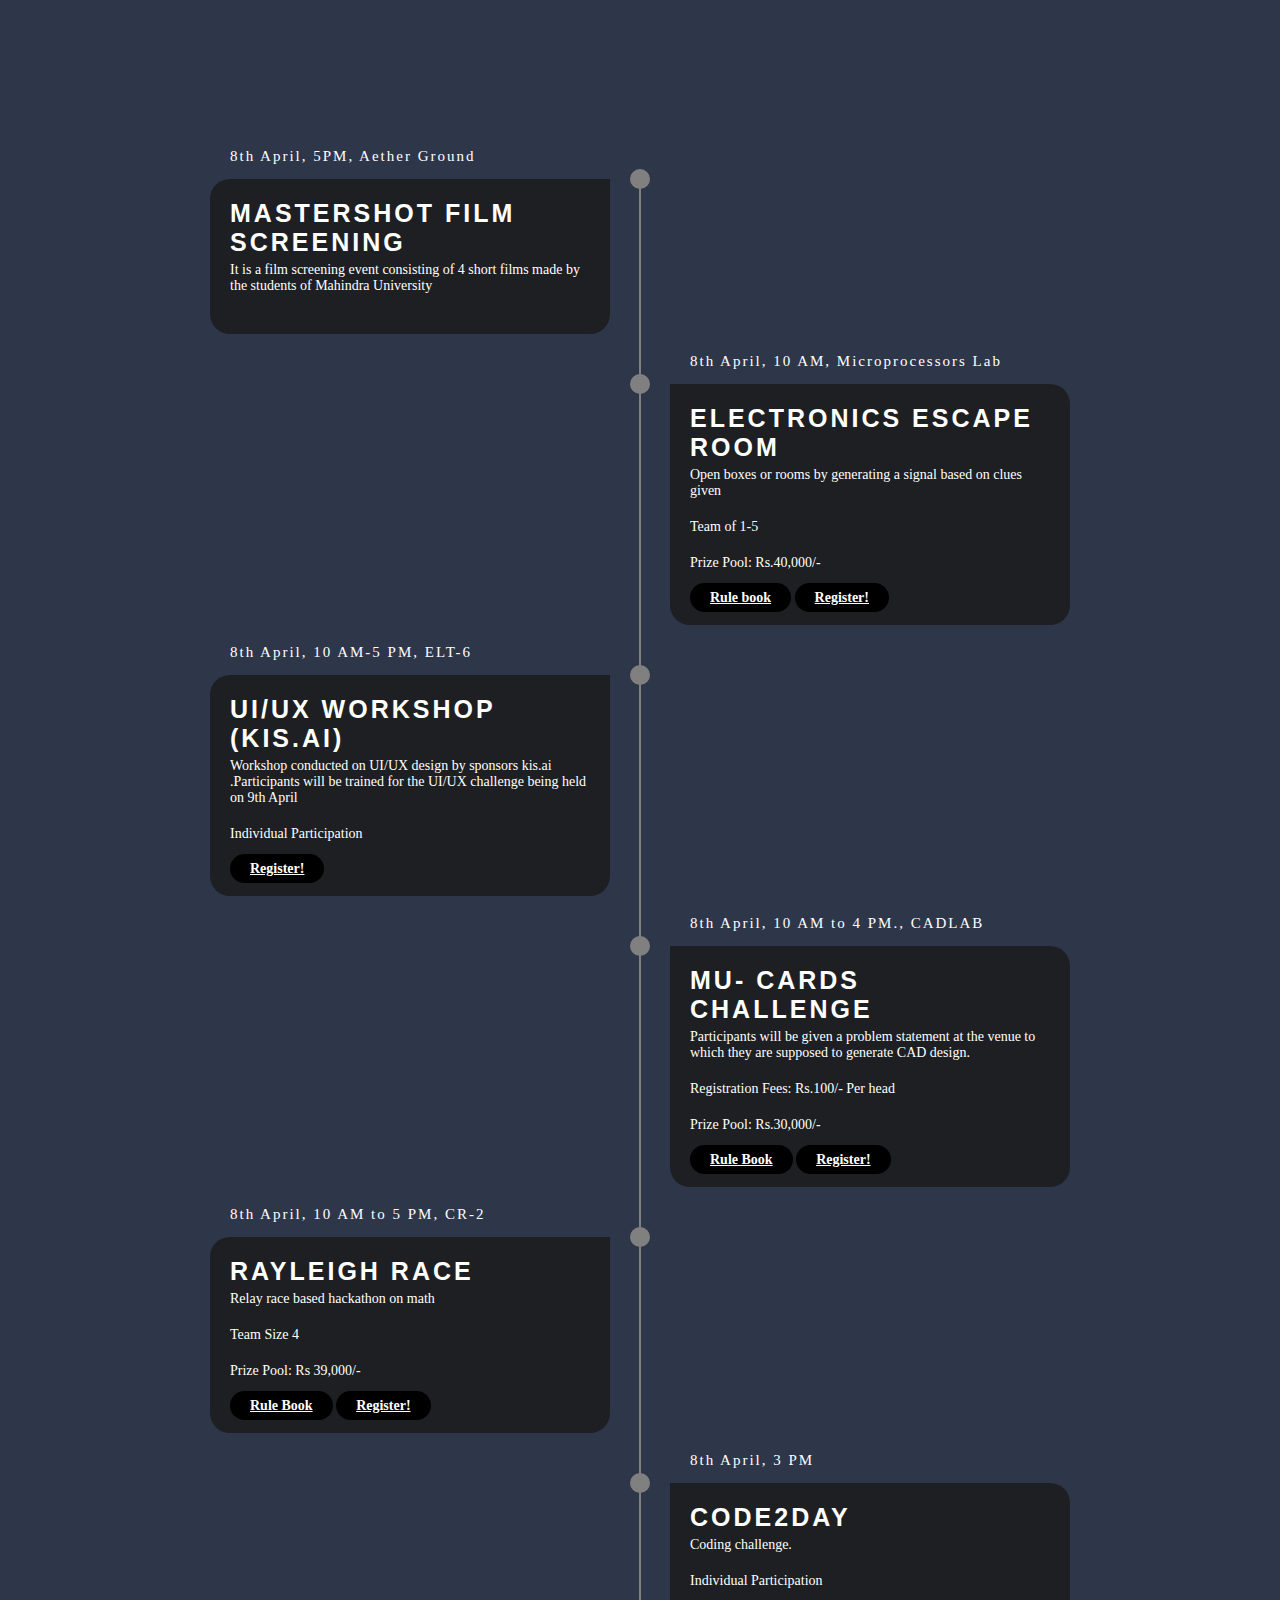
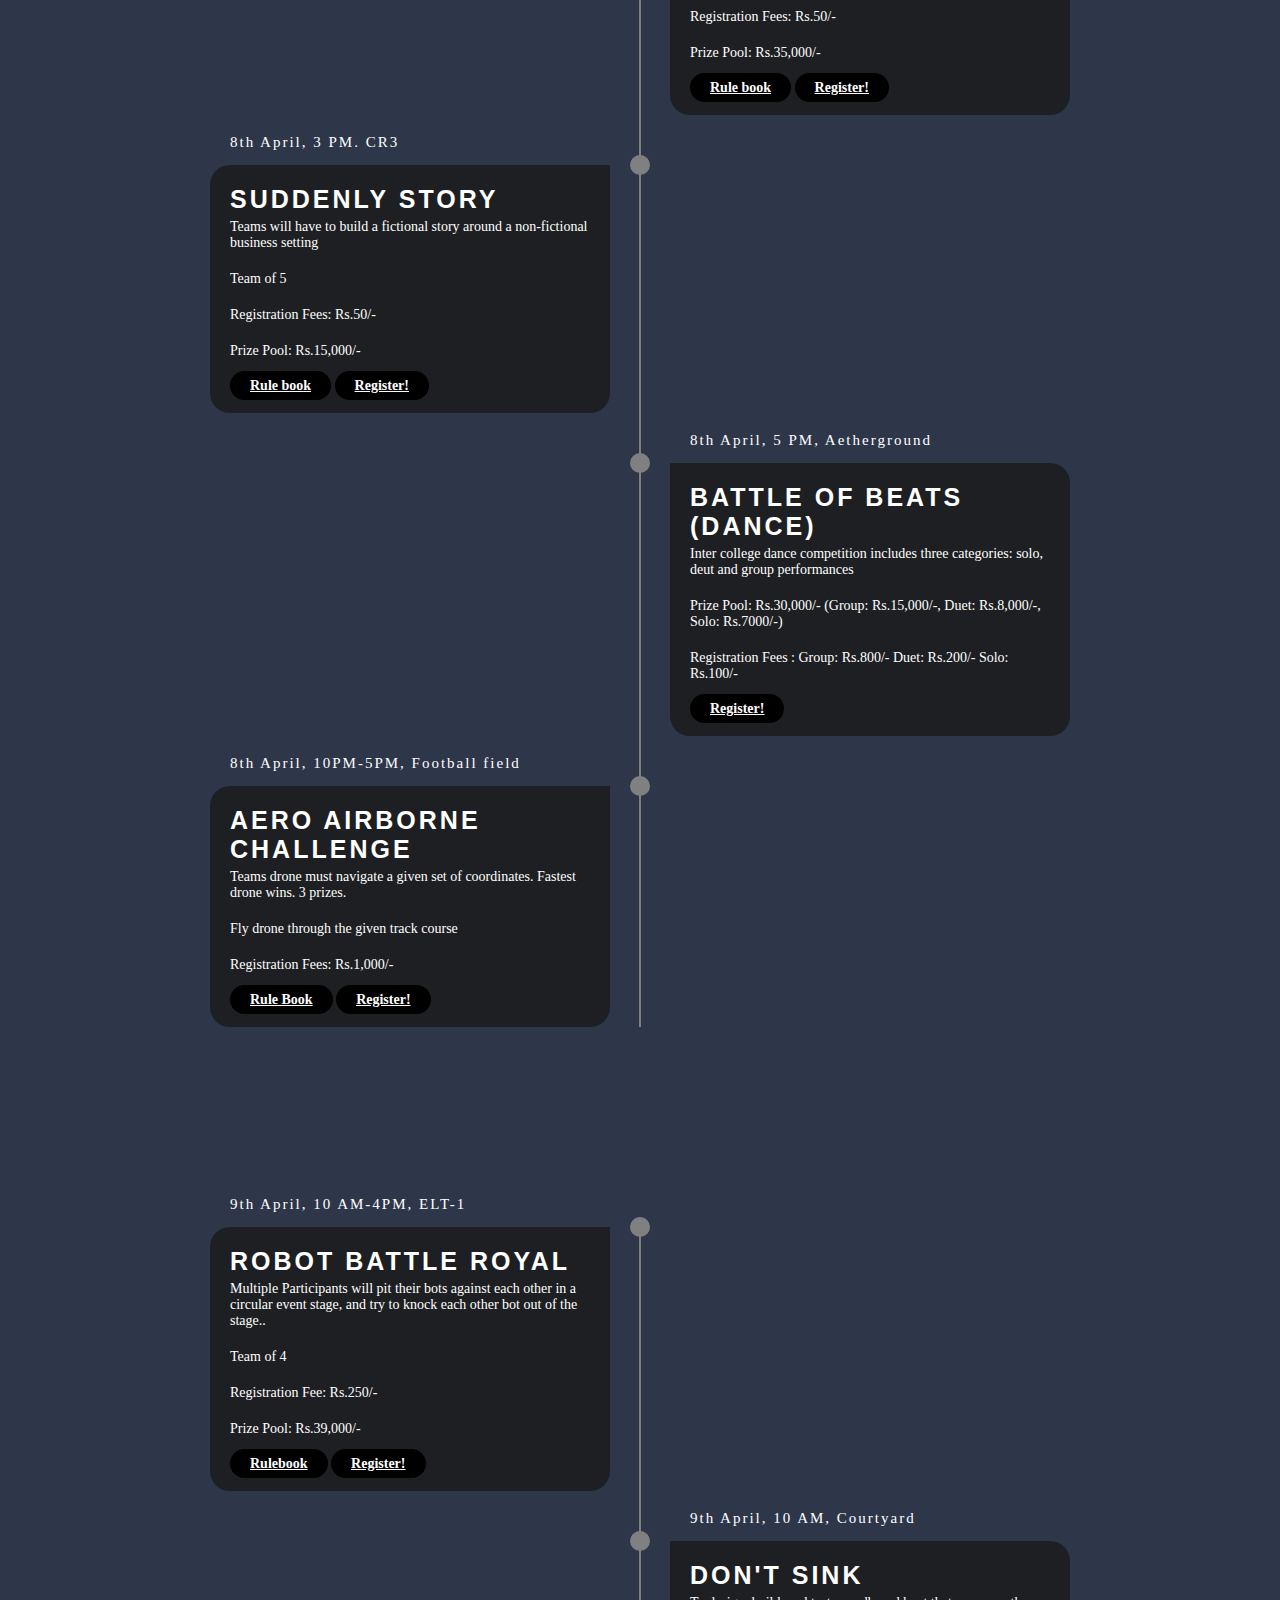
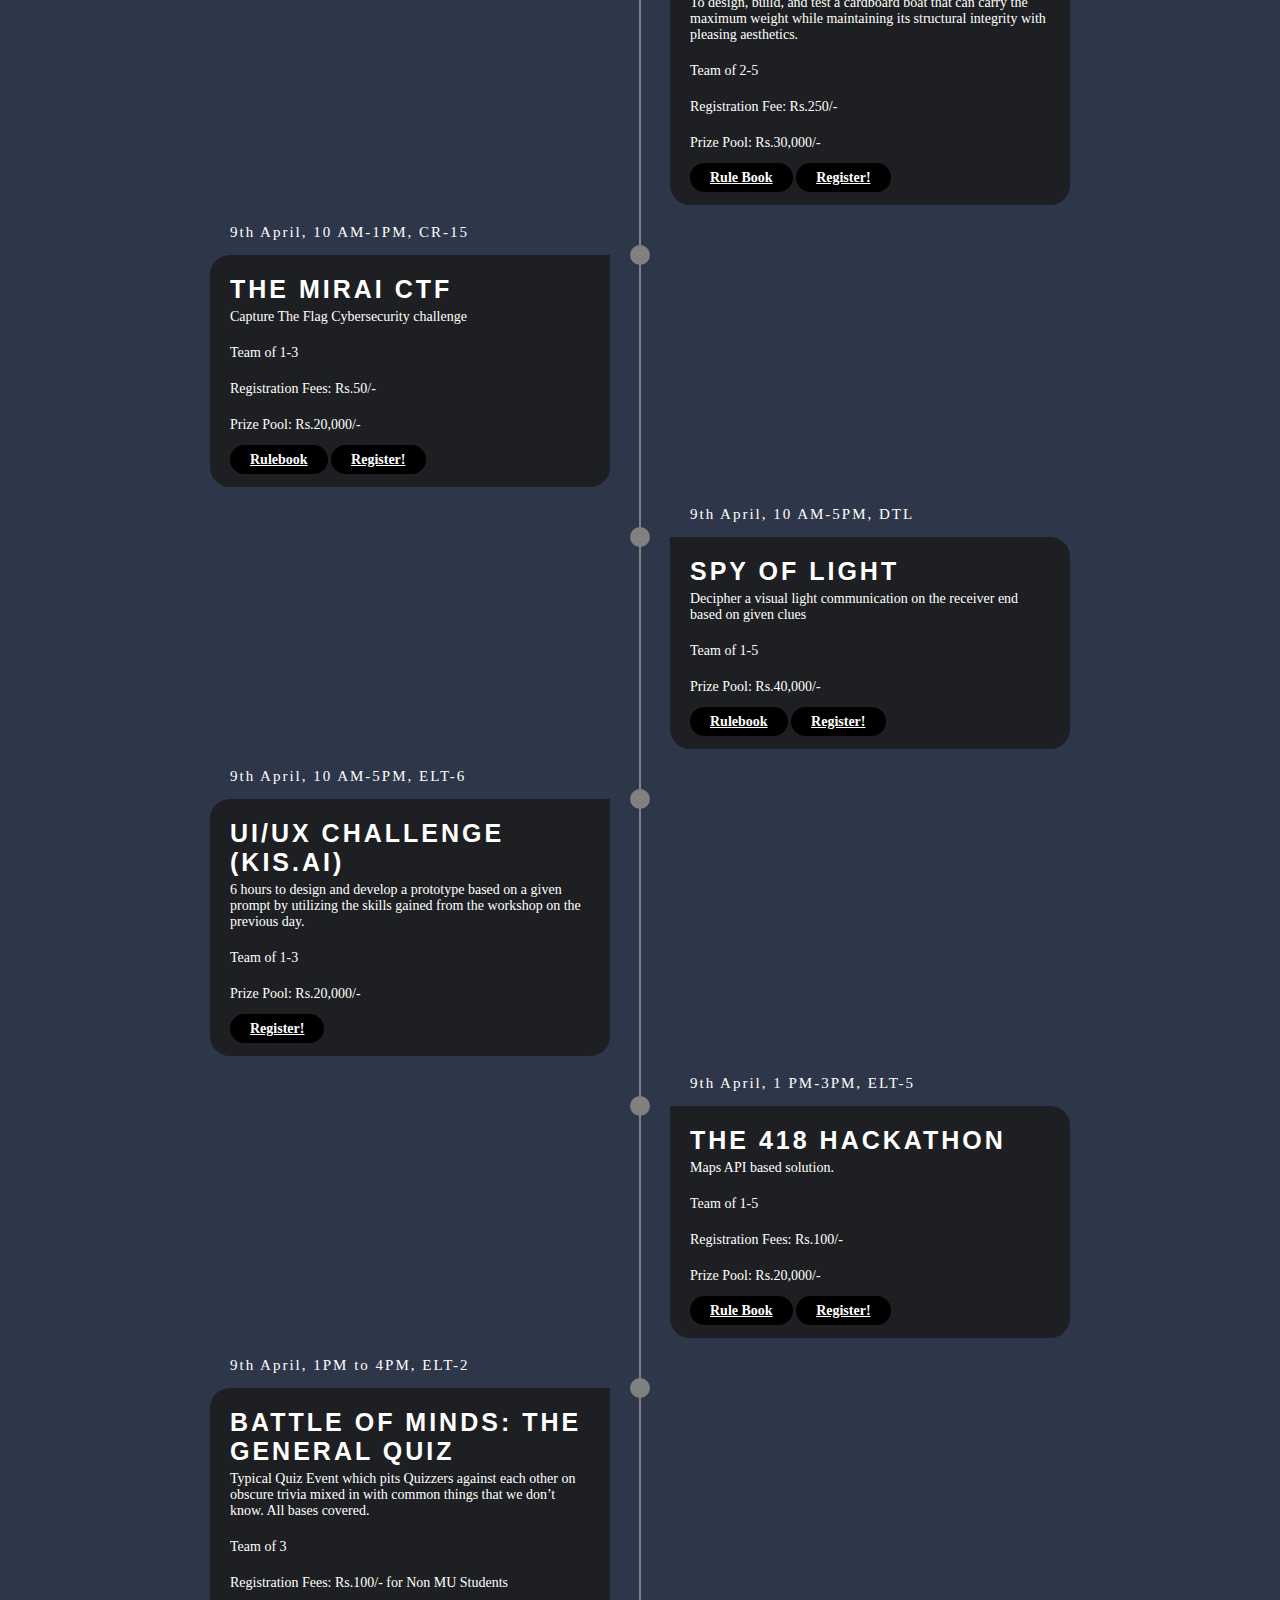
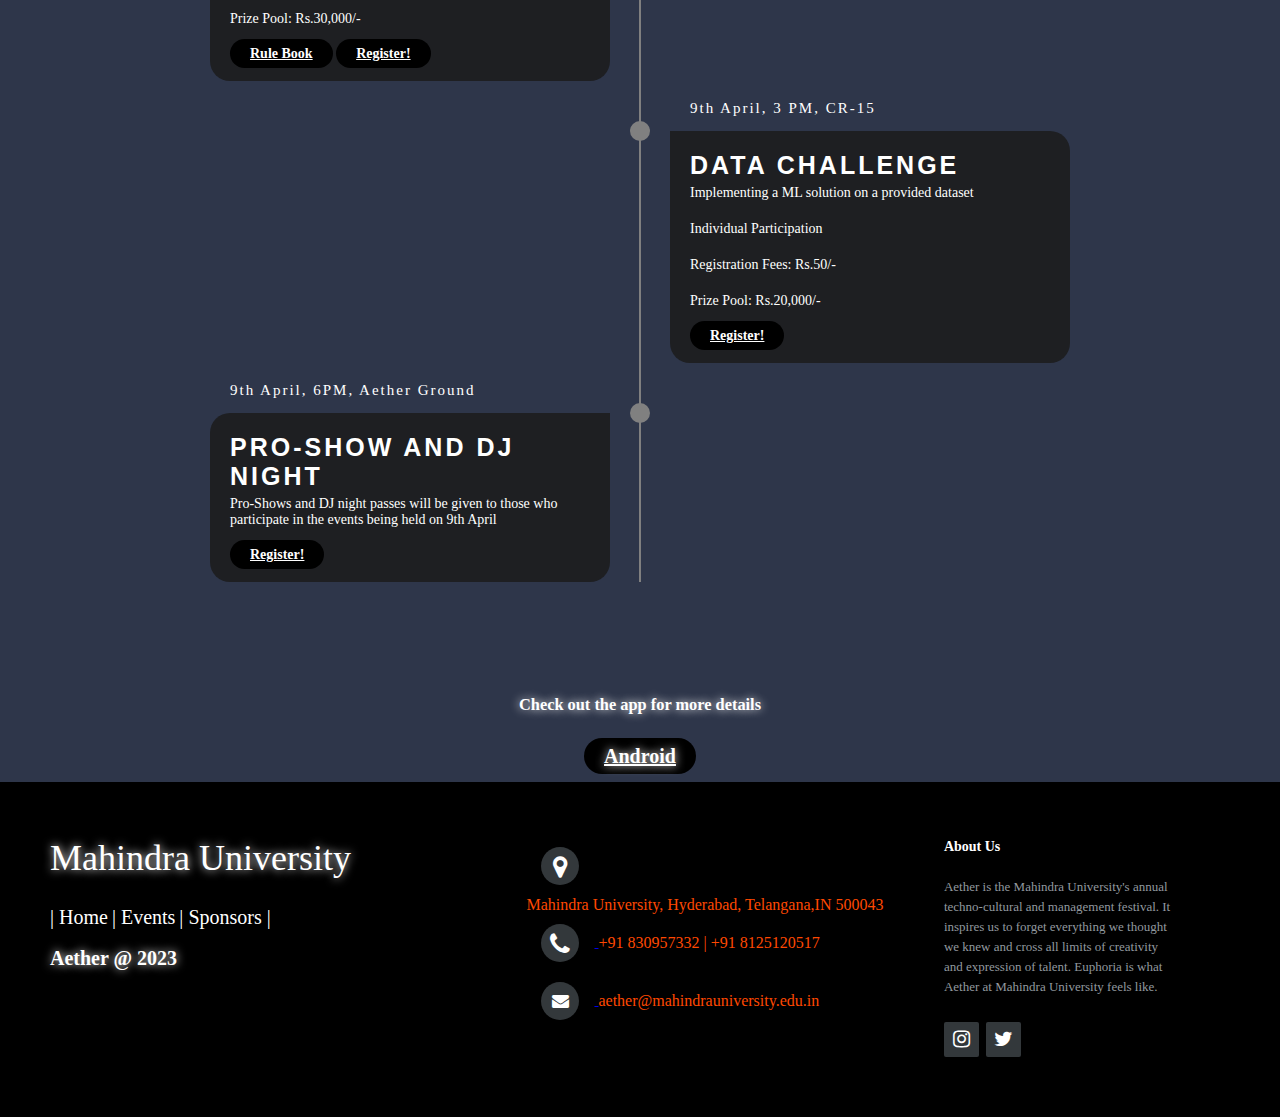
==== commit b1e9ca2e: "updated timings" ====
--- a/index.html
+++ b/index.html
@@ -210,7 +210,7 @@
           <ul>
             <li>
               <div class="timeline-content">
-                <h3 class="date">8th April</h3>
+                <h3 class="date">8th April, 5PM, Aether Ground</h3>
                 <h1>Mastershot Film Screening</h1>
                 <p>It is a film screening event consisting of 4 short films made by the students of Mahindra University</p>
                 <!-- <a href="https://forms.gle/XQZWB9e6r5bqXY6F8">Register!</a> -->
@@ -218,7 +218,7 @@
             </li>
             <li>
               <div class="timeline-content">
-                <h3 class="date">8th April, 10 AM</h3>
+                <h3 class="date">8th April, 10 AM, Microprocessors Lab</h3>
                 <h1>Electronics Escape Room</h1>
                 <p>Open boxes or rooms by generating a signal based on clues given</p>
                 <p>Team of 1-5</p>
@@ -229,7 +229,7 @@
             </li>
             <li>
               <div class="timeline-content">
-                <h3 class="date">8th April, 10 AM</h3>
+                <h3 class="date">8th April, 10 AM-5 PM, ELT-6</h3>
                 <h1>UI/UX Workshop (Kis.ai)</h1>
                 <p>Workshop conducted on UI/UX design by sponsors kis.ai .Participants will be trained for the UI/UX challenge being held on 9th April</p>
                 <p>Individual Participation</p>
@@ -238,7 +238,7 @@
             </li>
             <li>
               <div class="timeline-content">
-                <h3 class="date">8th April, 10 AM to 4 PM</h3>
+                <h3 class="date">8th April, 10 AM to 4 PM., CADLAB</h3>
                 <h1>MU- CARDS Challenge</h1>
                 <p>Participants will be given a problem statement at the venue to which they are supposed to generate CAD design.</p>
                 <p>Registration Fees: Rs.100/- Per head</p>
@@ -250,7 +250,7 @@
             </li>  
             <li>
               <div class="timeline-content">
-                <h3 class="date">8th April, 10 AM to 5 PM</h3>
+                <h3 class="date">8th April, 10 AM to 5 PM, CR-2</h3>
                 <h1>Rayleigh Race</h1>
                 <p>Relay race based hackathon on math</p>
                 <p>Team Size 4</p>
@@ -276,7 +276,7 @@
             </li>
             <li>
               <div class="timeline-content">
-                <h3 class="date">8th April, 3 PM</h3>
+                <h3 class="date">8th April, 3 PM. CR3</h3>
                 <h1>Suddenly Story</h1>
                 <p>Teams will have to build a fictional story around a non-fictional business setting</p>
                 <p>Team of 5</p>
@@ -288,7 +288,7 @@
             </li>
             <li>
               <div class="timeline-content">
-                <h3 class="date">8th April, 5 PM</h3>
+                <h3 class="date">8th April, 5 PM, Aetherground</h3>
                 <h1>Battle of Beats (Dance)</h1>
                 <p>Inter college dance competition includes three categories: solo, deut and group performances</p>
                 <p>Prize Pool: Rs.30,000/- (Group: Rs.15,000/-, Duet: Rs.8,000/-, Solo: Rs.7000/-)</p>
@@ -298,7 +298,7 @@
             </li>
             <li>
               <div class="timeline-content">
-                <h3 class="date">8th April</h3>
+                <h3 class="date">8th April, 10PM-5PM, Football field</h3>
                 <h1>Aero Airborne Challenge</h1>
                 <p>Teams drone must navigate a given set of coordinates. Fastest drone wins. 3 prizes.</p>
                 <p>Fly drone through the given track course</p>
@@ -319,7 +319,7 @@
           <ul>
             <li>
               <div class="timeline-content">
-                <h3 class="date">9th April, Starts at 10 AM</h3>
+                <h3 class="date">9th April, 10 AM-4PM, ELT-1</h3>
                 <h1>Robot Battle Royal</h1>
                 <p>Multiple Participants will pit their bots against each other in a circular event stage, and try to knock each other bot out of the stage..</p>
                 <p>Team of 4</p>
@@ -332,7 +332,7 @@
             
             <li>
               <div class="timeline-content">
-                <h3 class="date">9th April, 10 AM</h3>
+                <h3 class="date">9th April, 10 AM, Courtyard</h3>
                 <h1>Don't Sink</h1>
                 <p>To design, build, and test a cardboard boat that can carry the maximum weight while maintaining its structural integrity with pleasing aesthetics.</p>
                 <p>Team of 2-5</p>
@@ -344,7 +344,7 @@
             </li>
             <li>
               <div class="timeline-content">
-                <h3 class="date">9th April, 10 AM</h3>
+                <h3 class="date">9th April, 10 AM-1PM, CR-15</h3>
                 <h1>The Mirai CTF</h1>
                 <p>Capture The Flag Cybersecurity challenge</p>
                 <p>Team of 1-3</p>
@@ -356,7 +356,7 @@
             </li>
             <li>
               <div class="timeline-content">
-                <h3 class="date">9th April, 10 AM</h3>
+                <h3 class="date">9th April, 10 AM-5PM, DTL</h3>
                 <h1>Spy of Light</h1>
                 <p>Decipher a visual light communication on the receiver end based on given clues</p>
                 <p>Team of 1-5</p>
@@ -367,7 +367,7 @@
             </li>
             <li>
               <div class="timeline-content">
-                <h3 class="date">9th April, 10 AM</h3>
+                <h3 class="date">9th April, 10 AM-5PM, ELT-6</h3>
                 <h1>UI/UX Challenge (Kis.ai)</h1>
                 <p>6 hours to design and develop a prototype based on a given prompt by utilizing the skills gained from the workshop on the previous day.</p>
                 <p>Team of 1-3</p>
@@ -378,7 +378,7 @@
             
             <li>
               <div class="timeline-content">
-                <h3 class="date">9th April, 1 PM</h3>
+                <h3 class="date">9th April, 1 PM-3PM, ELT-5</h3>
                 <h1>The 418 Hackathon</h1>
                 <p>Maps API based solution.</p>
                 <p>Team of 1-5</p>
@@ -390,7 +390,7 @@
             </li>
             <li>
               <div class="timeline-content">
-                <h3 class="date">9th April, 1PM to 4PM in ELT-2</h3>
+                <h3 class="date">9th April, 1PM to 4PM, ELT-2</h3>
                 <h1>Battle of Minds: The General Quiz</h1>
                 <p>Typical Quiz Event which pits Quizzers against each other on obscure trivia mixed in with common things that we don’t know. All bases covered.</p>
                 <p>Team of 3</p>
@@ -405,7 +405,7 @@
             
             <li>
               <div class="timeline-content">
-                <h3 class="date">9th April, 3 PM</h3>
+                <h3 class="date">9th April, 3 PM, CR-15</h3>
                 <h1>Data Challenge</h1>
                 <p>Implementing a ML solution on a provided dataset</p>
                 <p>Individual Participation</p>
@@ -417,7 +417,7 @@
             
             <li>
               <div class="timeline-content">
-                <h3 class="date">9th April</h3>
+                <h3 class="date">9th April, 6PM, Aether Ground</h3>
                 <h1>Pro-show and DJ night</h1>
                 <p>Pro-Shows and DJ night passes will be given to those who participate in the events being held on 9th April</p>
                 <a href="https://forms.gle/XQZWB9e6r5bqXY6F8">Register!</a>
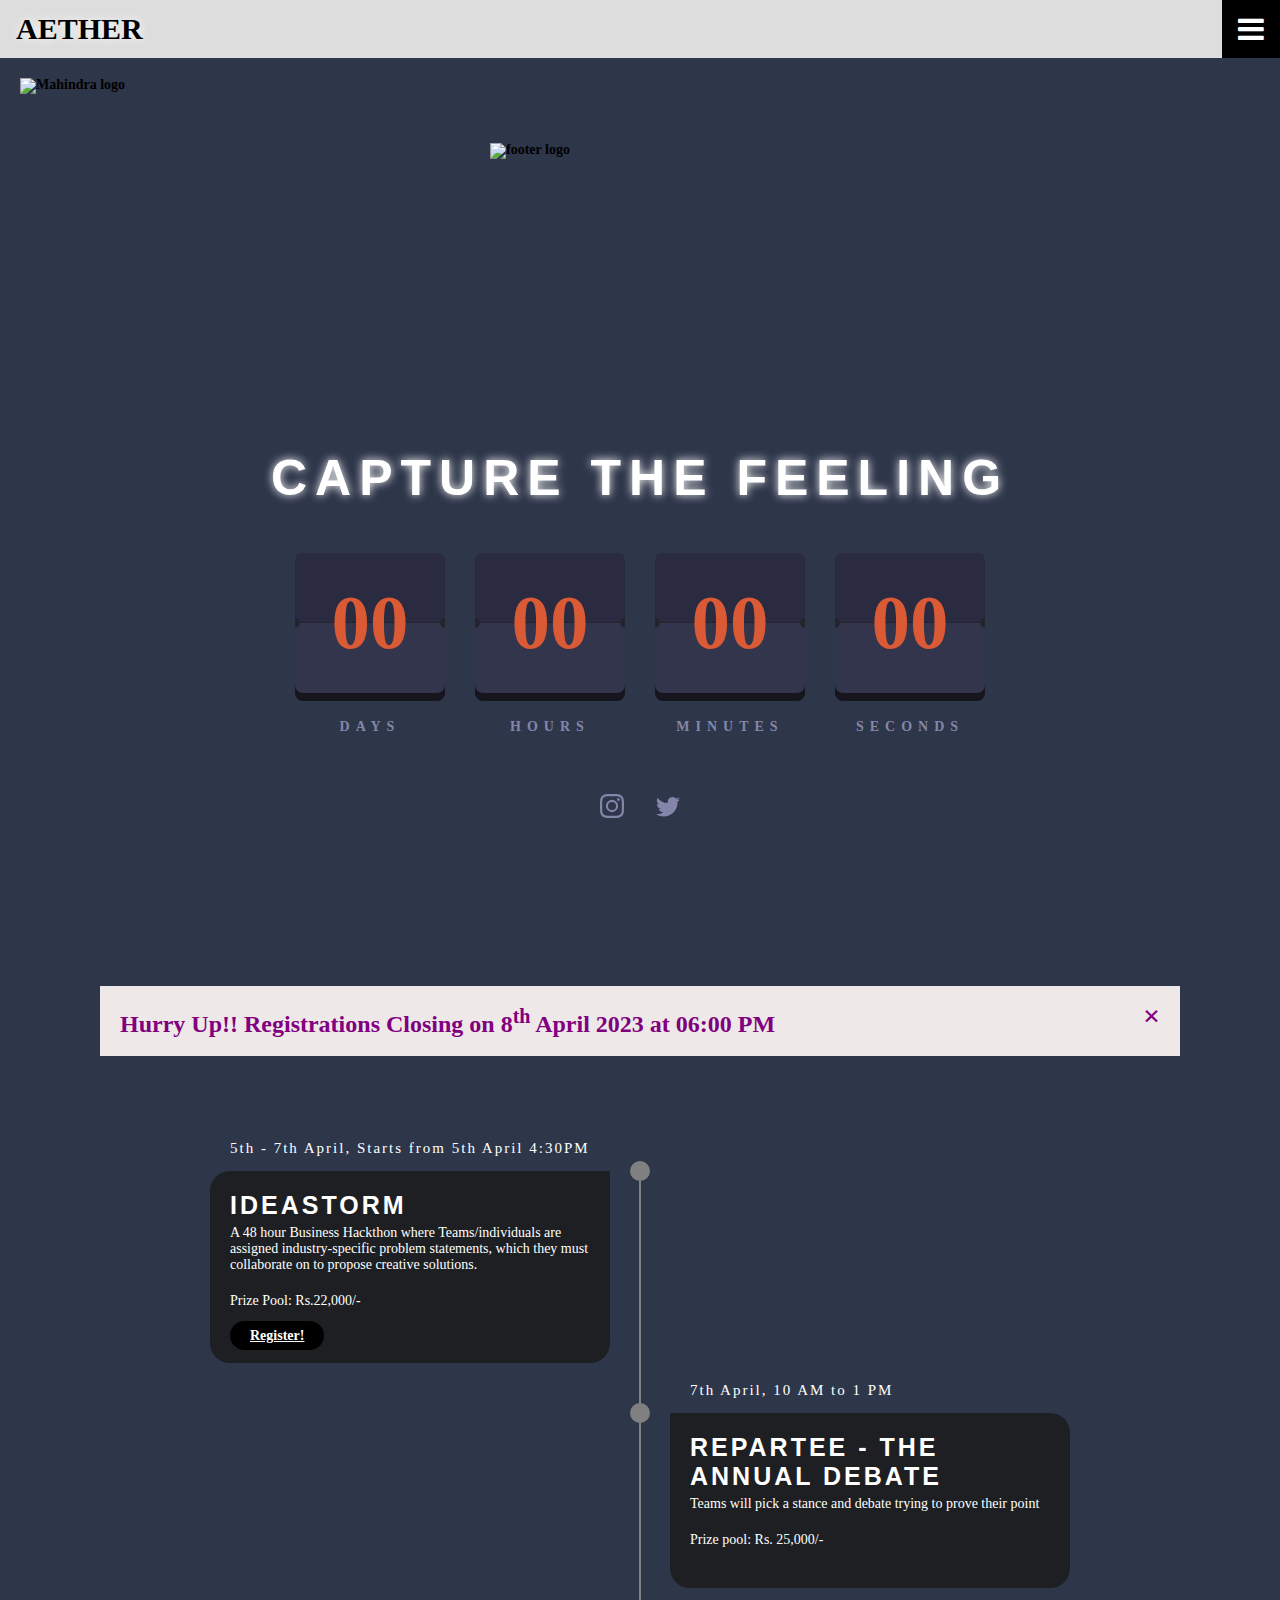
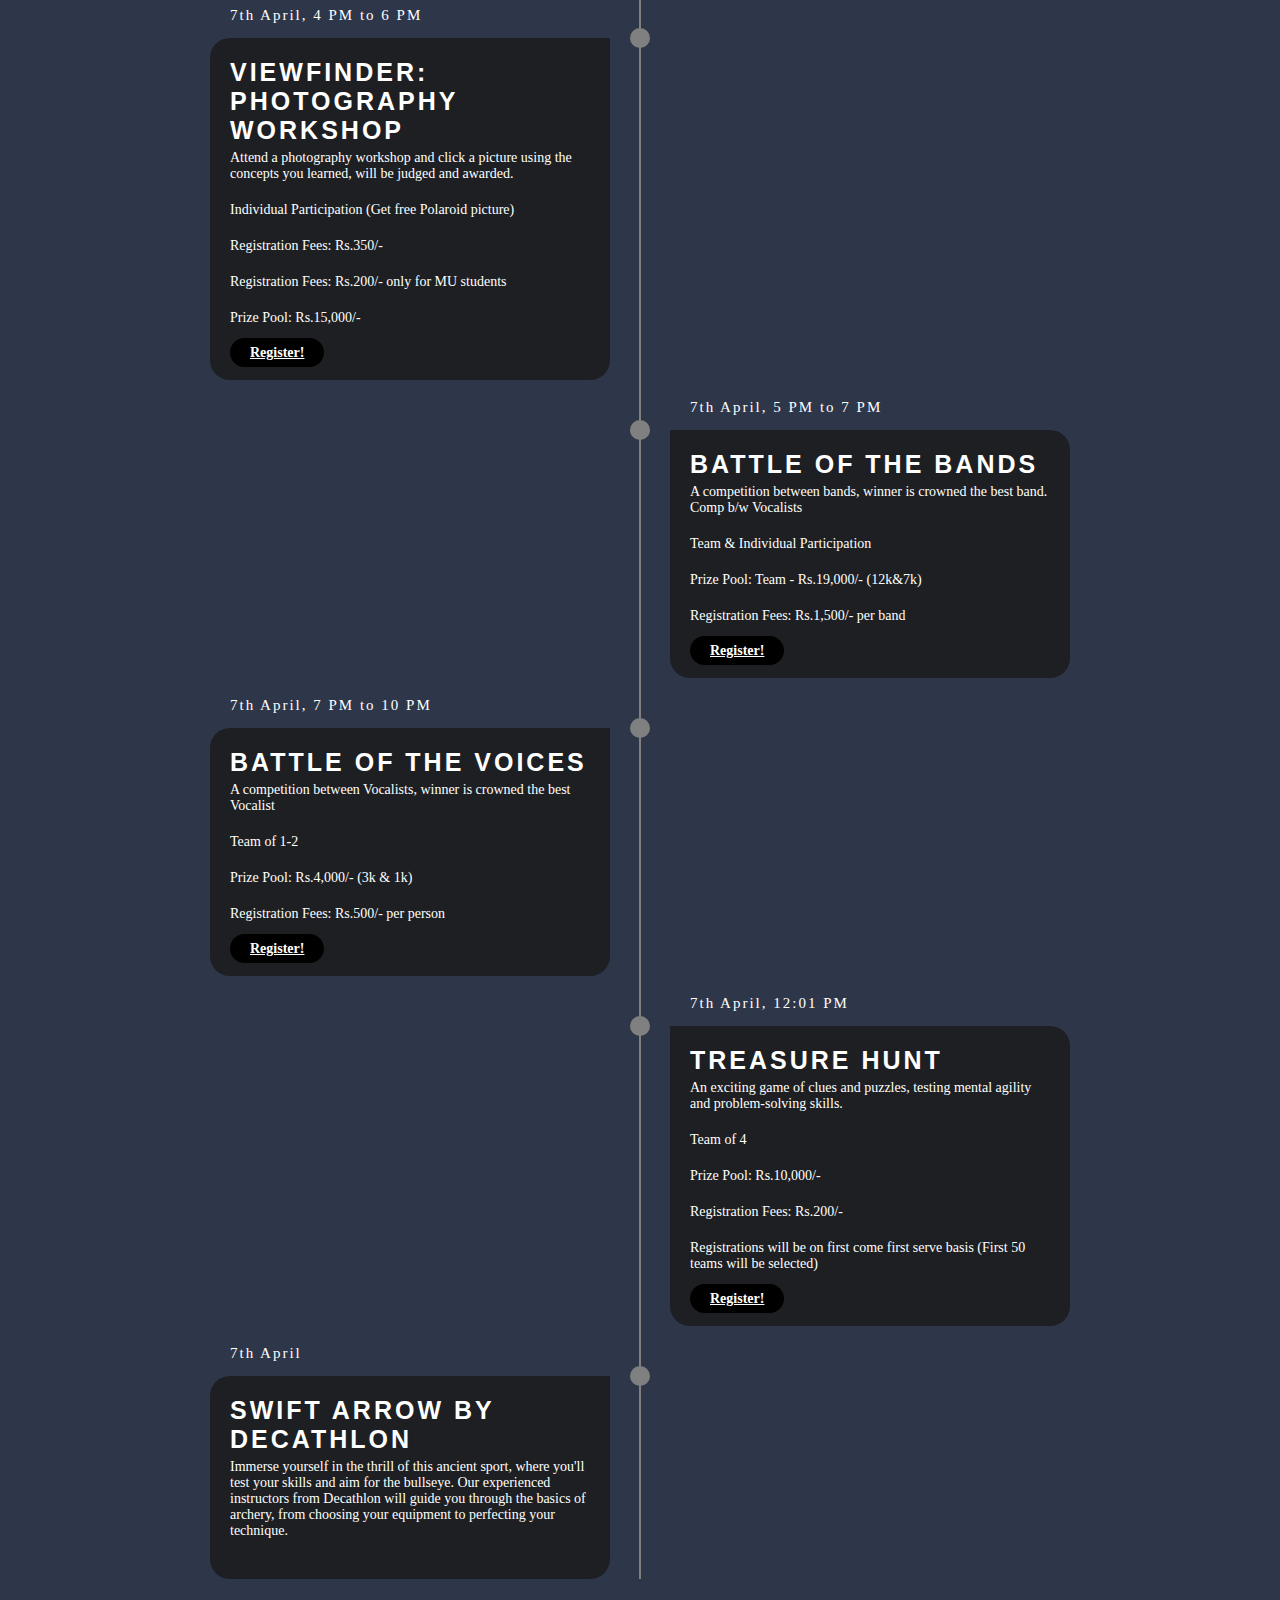
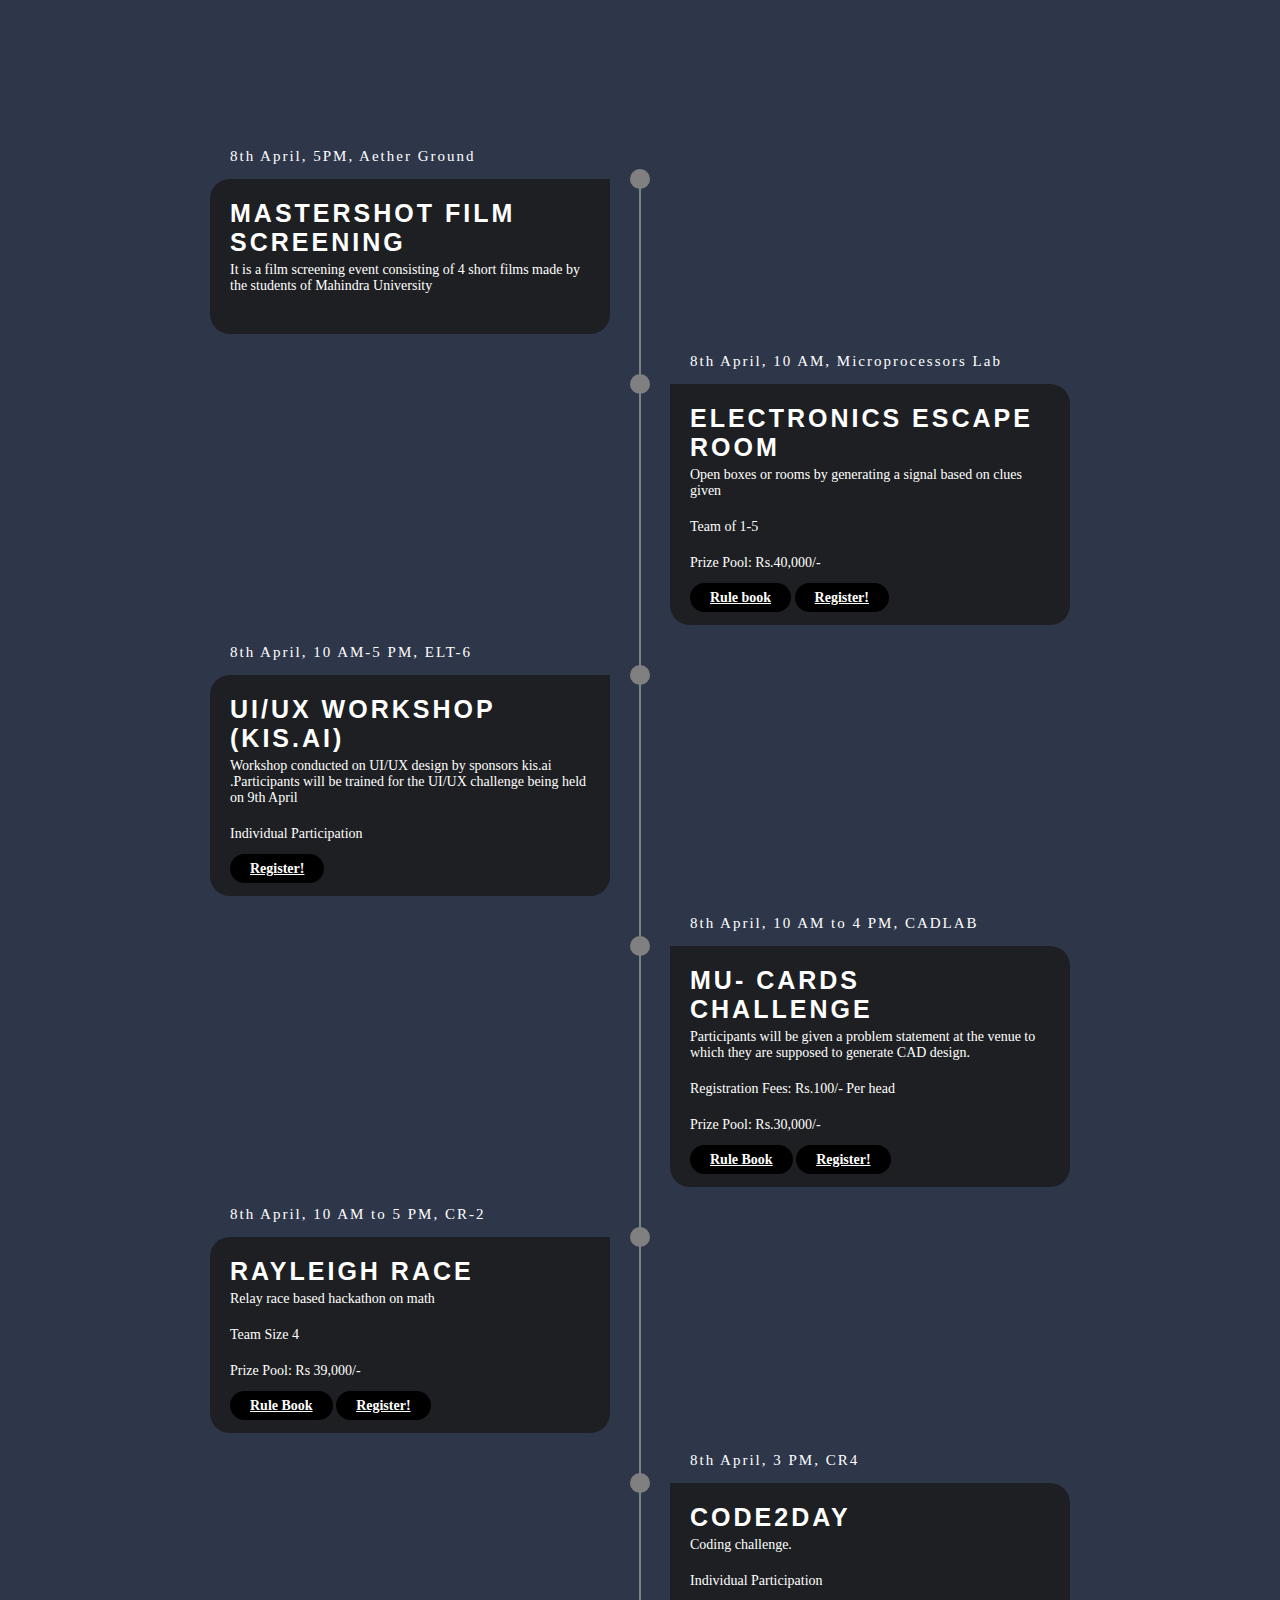
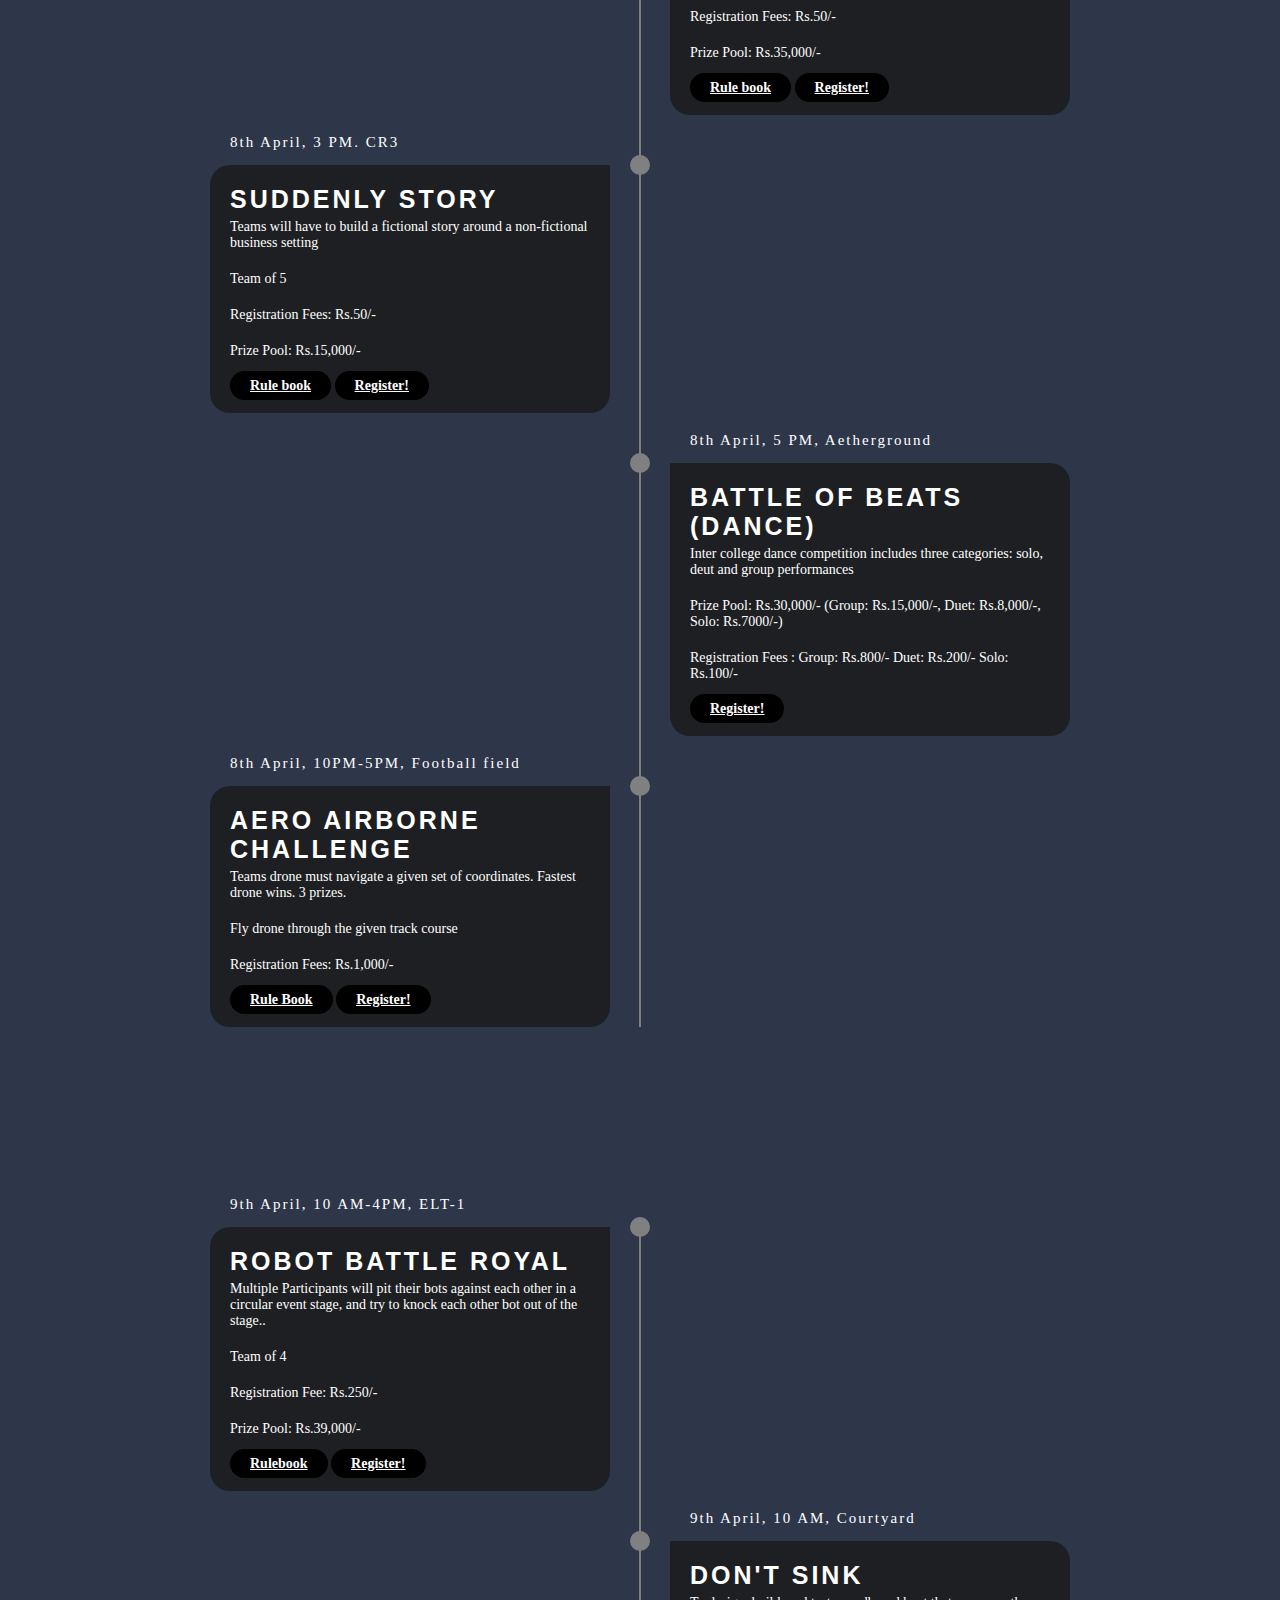
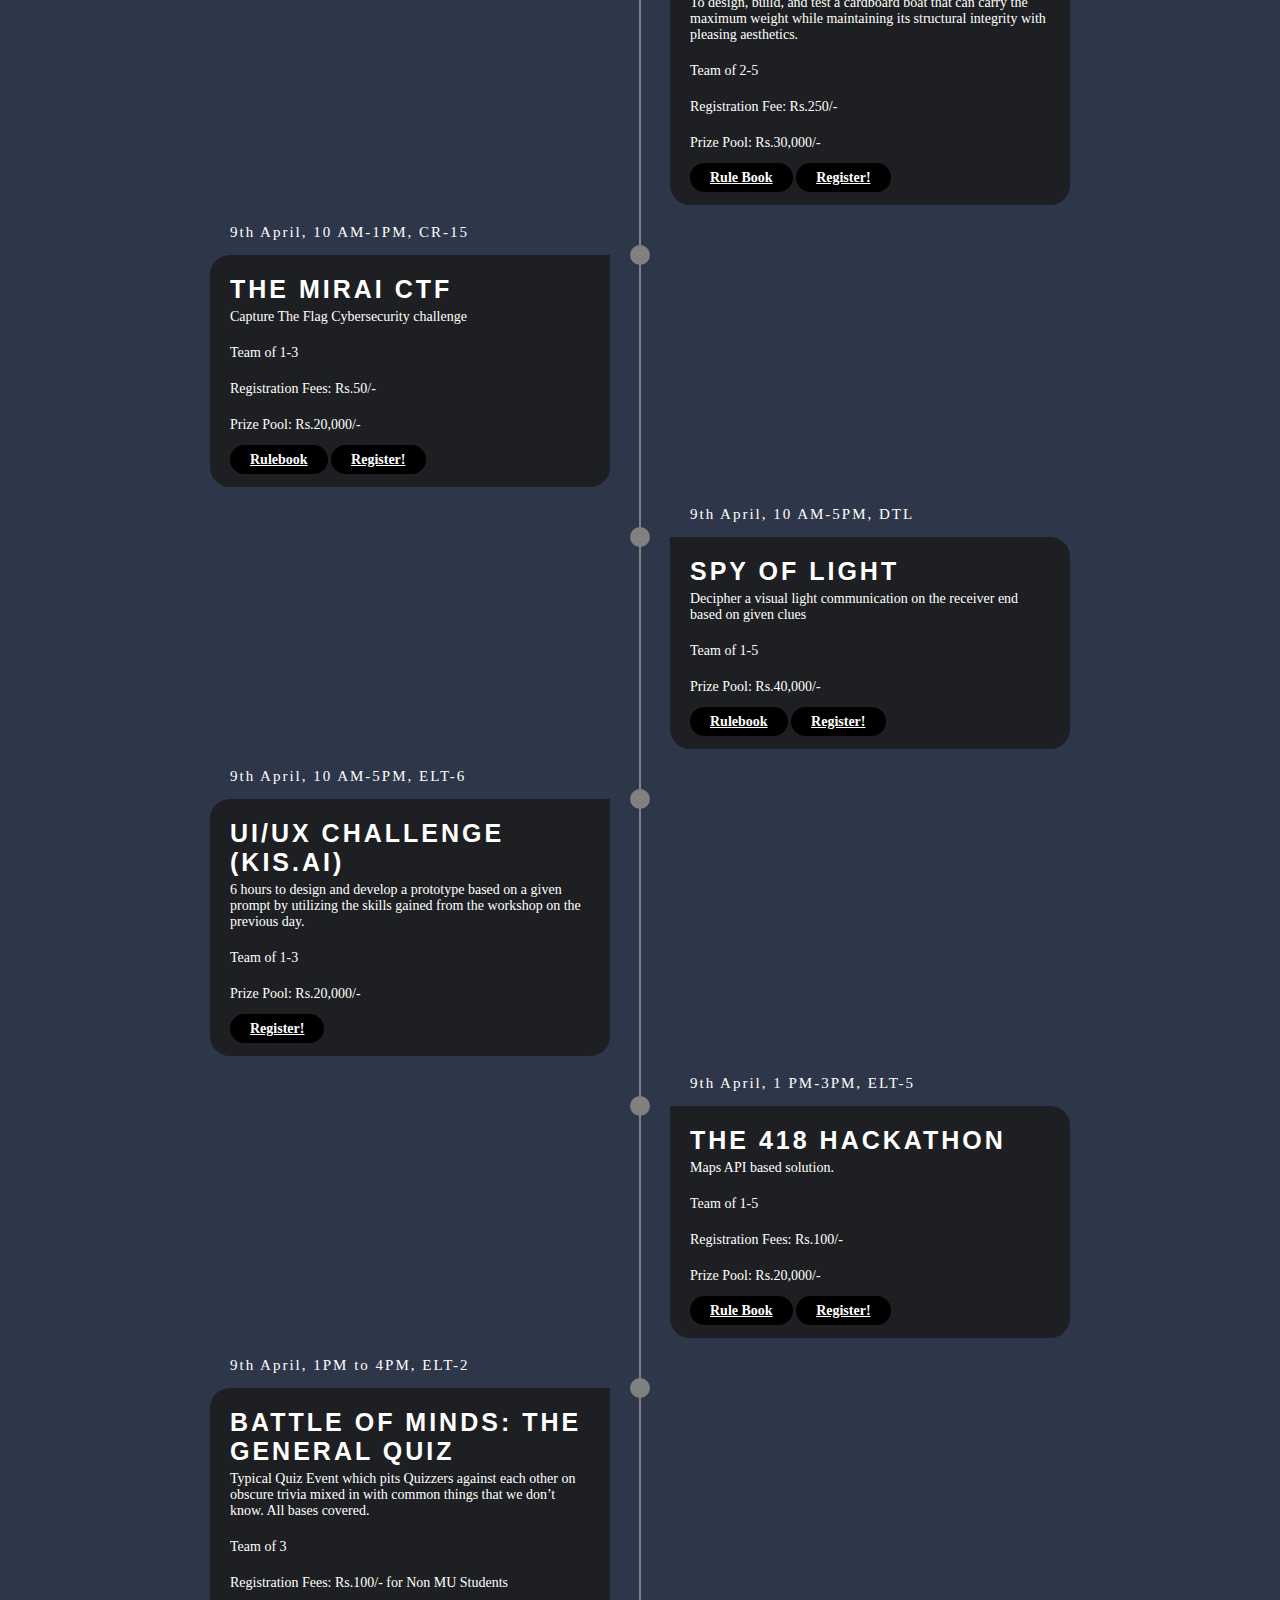
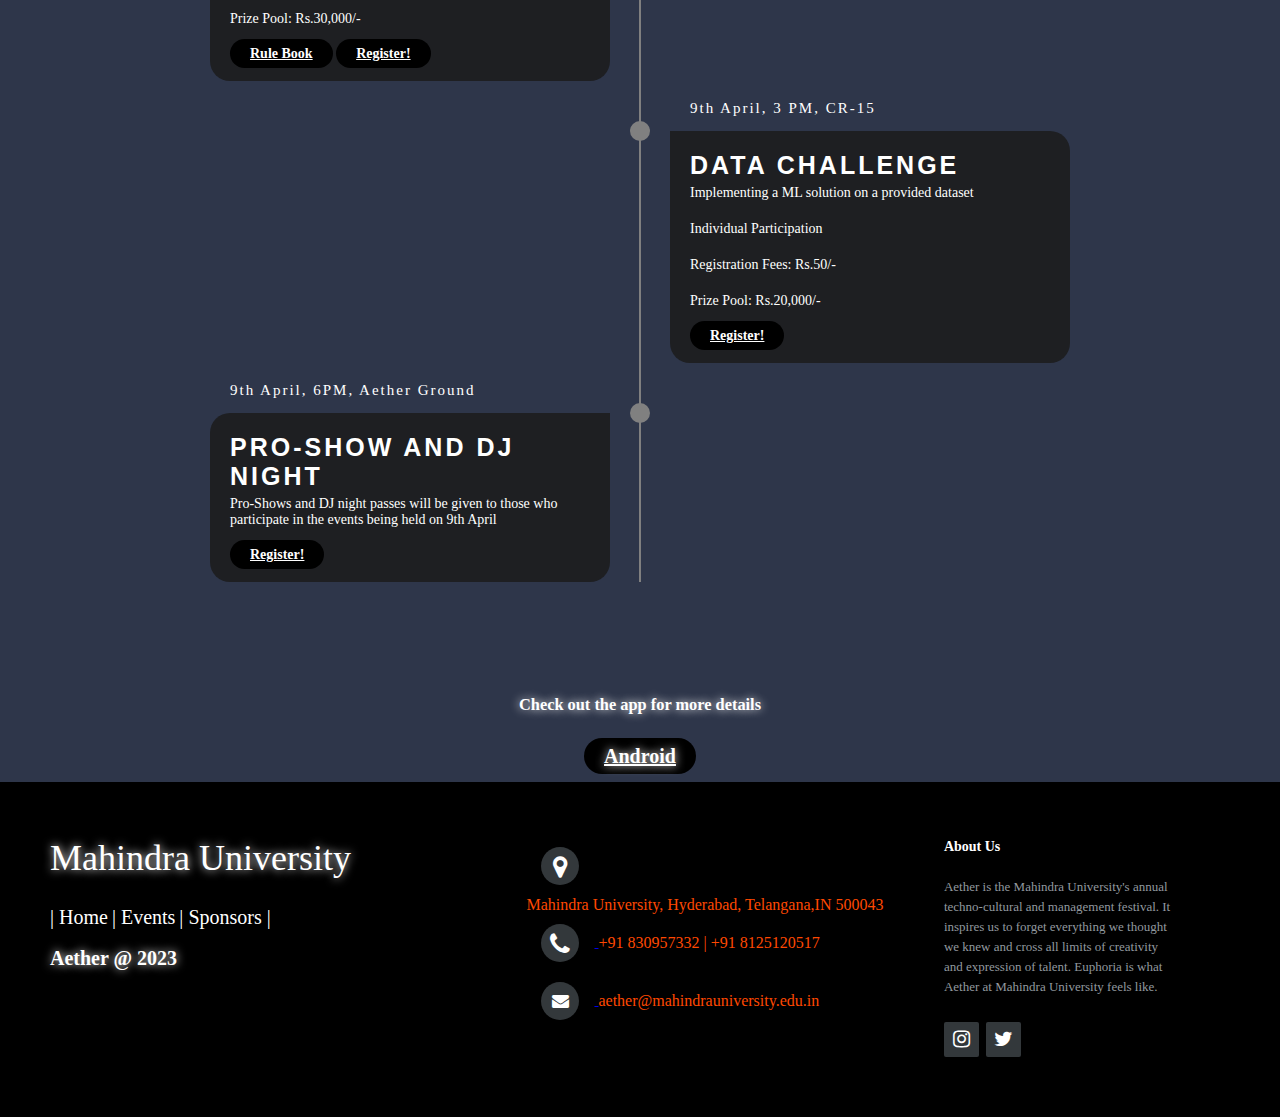
==== commit 012a33b6: "updated timings" ====
--- a/index.html
+++ b/index.html
@@ -238,7 +238,7 @@
             </li>
             <li>
               <div class="timeline-content">
-                <h3 class="date">8th April, 10 AM to 4 PM., CADLAB</h3>
+                <h3 class="date">8th April, 10 AM to 4 PM, CADLAB</h3>
                 <h1>MU- CARDS Challenge</h1>
                 <p>Participants will be given a problem statement at the venue to which they are supposed to generate CAD design.</p>
                 <p>Registration Fees: Rs.100/- Per head</p>
@@ -263,7 +263,7 @@
             
             <li>
               <div class="timeline-content">
-                <h3 class="date">8th April, 3 PM</h3>
+                <h3 class="date">8th April, 3 PM, CR4</h3>
                 <h1>Code2Day</h1>
                 <p>Coding challenge.</p>
                 <p>Individual Participation</p>
